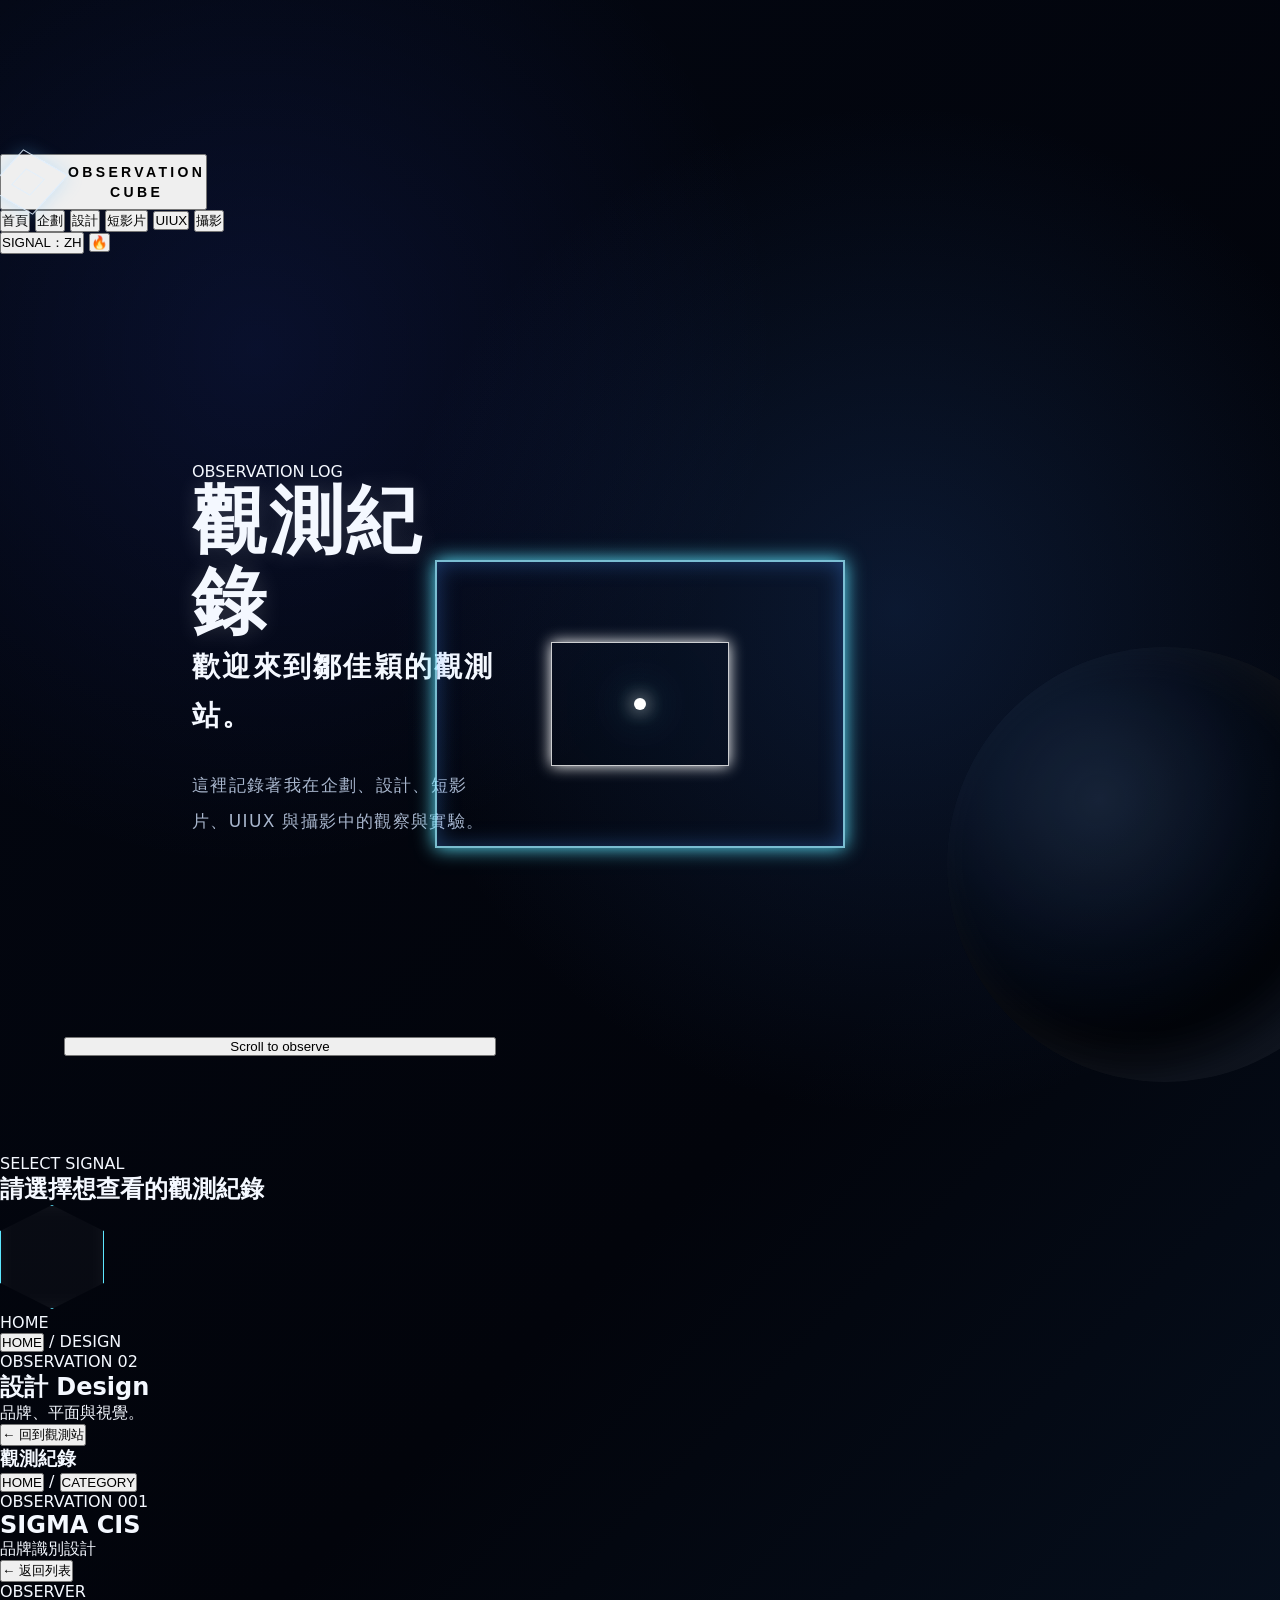
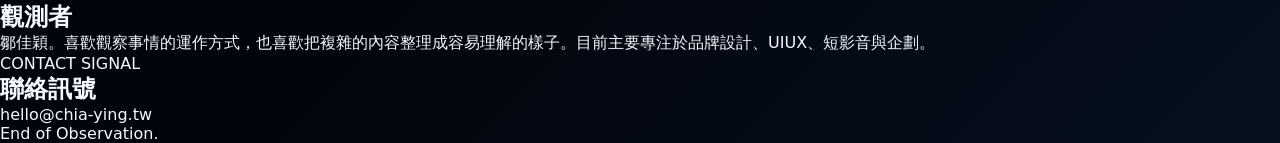
==== index.html @ f7d339b7 "Update index.html" ====
<!DOCTYPE html>
<html lang="zh-Hant">
<head>
  <meta charset="UTF-8" />
  <meta name="viewport" content="width=device-width, initial-scale=1.0" />
  <title>Observation Cube｜觀測紀錄</title>
  <link rel="stylesheet" href="style.css" />
</head>
<body class="mode-dark intro-running">
  <canvas id="stars" aria-hidden="true"></canvas>
  <div class="noise" aria-hidden="true"></div>

  <header class="site-header" id="siteHeader">
    <button class="brand" data-view="home" aria-label="回到首頁">
      <span class="brand-cube" aria-hidden="true"><i></i></span>
      <span>OBSERVATION<br/>CUBE</span>
    </button>

    <nav class="top-nav" aria-label="主要導覽">
      <button class="nav-link active" data-view="home">首頁</button>
      <button class="nav-link" data-category="planning">企劃</button>
      <button class="nav-link" data-category="design">設計</button>
      <button class="nav-link" data-category="video">短影片</button>
      <button class="nav-link" data-category="uiux">UIUX</button>
      <button class="nav-link" data-category="photo">攝影</button>
    </nav>

    <div class="header-actions">
      <button class="signal-toggle" id="langToggle" type="button">SIGNAL：ZH</button>
      <button class="torch-toggle" id="modeToggle" type="button" aria-label="切換觀測/分析模式">🔥</button>
    </div>
  </header>

  <main>
    <section class="hero view active" id="homeView" aria-label="觀測紀錄首頁">
      <div class="hero-copy reveal-after-intro">
        <p class="eyebrow">OBSERVATION LOG</p>
        <h1>觀測紀錄</h1>
        <div class="divider"></div>
        <p class="lead">歡迎來到鄒佳穎的觀測站。</p>
        <p class="body-copy">這裡記錄著我在企劃、設計、短影片、UIUX 與攝影中的觀察與實驗。</p>
      </div>

      <div class="hero-stage" aria-hidden="true">
        <div class="satellite"></div>
        <div class="radar-ring ring-one"></div>
        <div class="radar-ring ring-two"></div>
        <div class="radar-ring ring-three"></div>
        <div class="main-cube intro-cube">
          <span class="cube-face cube-front"></span>
          <span class="cube-face cube-back"></span>
          <span class="cube-line line-x"></span>
          <span class="cube-line line-y"></span>
          <span class="inner-cube"></span>
          <span class="core-light"></span>
        </div>
      </div>

      <button class="scroll-guide reveal-after-intro" type="button" data-scroll="orbitSection">
        <span></span>Scroll to observe
      </button>
    </section>

    <section class="orbit-section reveal-after-intro" id="orbitSection" aria-label="選擇觀測領域">
      <div class="section-heading">
        <p class="eyebrow">SELECT SIGNAL</p>
        <h2>請選擇想查看的觀測紀錄</h2>
      </div>

      <div class="orbit-system" id="orbitSystem">
        <div class="orbit-line orbit-a"></div>
        <div class="orbit-line orbit-b"></div>
        <div class="orbit-center">
          <span class="mini-cube"><i></i></span>
          <p>HOME</p>
        </div>
      </div>
    </section>

    <section class="category-view view" id="categoryView" aria-live="polite">
      <div class="crumbs">
        <button data-view="home">HOME</button>
        <span>/</span>
        <span id="crumbCategory">DESIGN</span>
      </div>
      <div class="category-layout">
        <aside class="category-visual">
          <p class="eyebrow" id="categoryIndex">OBSERVATION 02</p>
          <h2 id="categoryTitle">設計 Design</h2>
          <p id="categoryDesc">品牌、平面與視覺。</p>
          <div class="category-cube" id="categoryCube"><span></span></div>
          <button class="back-home" data-view="home">← 回到觀測站</button>
        </aside>
        <div class="project-list-wrap">
          <div class="list-top">
            <h3>觀測紀錄</h3>
            <div class="tag-filter" id="tagFilter"></div>
          </div>
          <div class="project-list" id="projectList"></div>
        </div>
      </div>
    </section>

    <section class="project-view view" id="projectView" aria-live="polite">
      <div class="project-shell">
        <aside class="project-side">
          <div class="crumbs compact">
            <button data-view="home">HOME</button>
            <span>/</span>
            <button id="backToCategory">CATEGORY</button>
          </div>
          <p class="eyebrow" id="projectMeta">OBSERVATION 001</p>
          <h2 id="projectTitle">SIGMA CIS</h2>
          <p id="projectSub">品牌識別設計</p>
          <button class="back-home" id="backToList">← 返回列表</button>
        </aside>
        <article class="project-content">
          <div class="project-hero-media" id="projectMedia"></div>
          <div class="accordion" id="projectAccordion"></div>
        </article>
      </div>
    </section>

    <section class="observer-section reveal-after-intro" id="about">
      <div>
        <p class="eyebrow">OBSERVER</p>
        <h2>觀測者</h2>
      </div>
      <p>鄒佳穎。喜歡觀察事情的運作方式，也喜歡把複雜的內容整理成容易理解的樣子。目前主要專注於品牌設計、UIUX、短影音與企劃。</p>
    </section>

    <section class="contact-section reveal-after-intro" id="contact">
      <p class="eyebrow">CONTACT SIGNAL</p>
      <h2>聯絡訊號</h2>
      <a href="mailto:hello@chia-ying.tw">hello@chia-ying.tw</a>
      <p class="end-text">End of Observation.</p>
    </section>
  </main>

  <script src="script.js"></script>
</body>
</html>
---- style.css ----
:root{
  --bg:#030712;
  --bg2:#071326;
  --text:#f4f8ff;
  --muted:#a9b7ce;
  --line:rgba(168,205,255,.22);
  --cyan:#5de7ff;
  --blue:#6e8cff;
  --violet:#9a72ff;
  --amber:#ffd38a;
  --glass:rgba(255,255,255,.04);
}
*{box-sizing:border-box;margin:0;padding:0}
html{scroll-behavior:smooth}
body{
  min-height:100vh;
  background:radial-gradient(circle at 70% 35%, rgba(44,96,180,.22), transparent 35%),
             radial-gradient(circle at 20% 20%, rgba(57,91,255,.12), transparent 30%),
             linear-gradient(135deg,var(--bg),#02040b 62%,#06101f);
  color:var(--text);
  font-family:"Noto Sans TC","Microsoft JhengHei",system-ui,sans-serif;
  overflow-x:hidden;
}
a{color:inherit;text-decoration:none}
#starCanvas{position:fixed;inset:0;z-index:0;opacity:.72;pointer-events:none}
.site-shell{position:relative;z-index:1;min-height:100vh}
.site-shell::before{
  content:"";position:fixed;inset:0;pointer-events:none;z-index:-1;
  background:linear-gradient(to bottom,transparent 0%,transparent 62%,rgba(2,5,12,.5)),
             radial-gradient(ellipse at 92% 64%, rgba(78,132,190,.22), transparent 22%);
}
.topbar{
  position:fixed;top:0;left:0;right:0;z-index:20;
  height:92px;display:grid;grid-template-columns:260px 1fr 180px;align-items:center;
  padding:0 48px;background:linear-gradient(to bottom,rgba(4,7,18,.72),transparent);
  backdrop-filter:blur(6px);
}
.brand{display:flex;align-items:center;gap:14px;font-size:14px;letter-spacing:.24em;font-weight:700;line-height:1.45}
.brand-cube{width:52px;height:52px;display:block;position:relative;border:1px solid rgba(222,239,255,.9);transform:rotate(30deg) skew(-12deg);box-shadow:0 0 18px rgba(100,190,255,.28)}
.brand-cube::before{content:"";position:absolute;inset:14px;border:1px solid rgba(222,239,255,.7)}
.main-nav{display:flex;justify-content:center;gap:64px;font-size:16px;font-weight:700;letter-spacing:.18em}
.main-nav a{position:relative;padding:30px 0;color:rgba(255,255,255,.82)}
.main-nav a.active::after{content:"";position:absolute;left:50%;bottom:12px;width:68px;height:1px;background:linear-gradient(90deg,transparent,var(--blue),transparent);transform:translateX(-50%);box-shadow:0 0 10px var(--cyan)}
.main-nav a.active::before{content:"";position:absolute;left:50%;bottom:9px;width:6px;height:6px;border-radius:50%;background:var(--cyan);box-shadow:0 0 16px var(--cyan);transform:translateX(-50%)}
.side-links{display:grid;gap:28px;justify-items:end;font-size:13px;letter-spacing:.18em;font-weight:700}
.side-links a{display:flex;gap:14px;align-items:center;color:rgba(255,255,255,.9)}
.hero{min-height:100vh;position:relative;display:grid;grid-template-columns:minmax(360px,.75fr) 1.25fr;align-items:center;padding:110px 64px 0;overflow:hidden}
.hero::after{content:"";position:absolute;right:-8vw;bottom:8vh;width:34vw;aspect-ratio:1;border-radius:50%;background:radial-gradient(circle at 35% 35%,rgba(112,157,213,.18),rgba(17,37,62,.12) 38%,rgba(0,0,0,.55) 60%,transparent 72%);box-shadow:inset -25px -10px 60px rgba(255,255,255,.08);opacity:.85;pointer-events:none}
.hero-copy{max-width:540px;align-self:center;margin-left:10vw;opacity:0;transform:translateY(24px);animation:uiIn .9s ease forwards 3.05s}
.hero-copy h1{font-size:clamp(48px,5.8vw,88px);letter-spacing:.04em;font-weight:900;line-height:1.08;text-shadow:0 0 22px rgba(255,255,255,.16)}
.line{display:block;width:58px;height:2px;margin:34px 0;background:linear-gradient(90deg,var(--cyan),var(--violet))}
.lead{font-size:clamp(22px,2.2vw,34px);line-height:1.75;font-weight:700;letter-spacing:.08em}
.body-copy{margin-top:28px;color:var(--muted);font-size:17px;line-height:2.1;letter-spacing:.08em}
.enter-btn{display:inline-flex;align-items:center;justify-content:space-between;width:270px;margin-top:52px;padding:18px 28px;border:1px solid rgba(166,210,255,.72);background:rgba(255,255,255,.025);font-size:19px;letter-spacing:.12em;font-weight:700;box-shadow:0 0 24px rgba(81,151,255,.16);transition:.3s}
.enter-btn:hover{background:rgba(102,177,255,.12);box-shadow:0 0 34px rgba(81,151,255,.35)}
.intro-cube-wrap{position:absolute;inset:0;display:grid;place-items:center;pointer-events:none}
.orbital-grid{position:absolute;width:min(54vw,900px);aspect-ratio:1;border-radius:50%;background:repeating-radial-gradient(circle,rgba(93,170,255,.16) 0 1px,transparent 1px 36px);transform:perspective(800px) rotateX(66deg);filter:drop-shadow(0 0 18px rgba(64,150,255,.28));opacity:0;animation:gridIn 1.2s ease forwards 2s}
.cube-scene{width:min(38vw,620px);aspect-ratio:1;perspective:1100px;display:grid;place-items:center;filter:drop-shadow(0 0 28px rgba(83,174,255,.58));animation:cubeIntro 2.65s cubic-bezier(.7,0,.2,1) forwards, cubeFloat 7s ease-in-out infinite 2.75s}
.wire-cube{position:relative;width:54%;height:54%;transform-style:preserve-3d;transform:rotateX(-20deg) rotateY(45deg)}
.edge{position:absolute;background:linear-gradient(90deg,rgba(255,255,255,.25),#89e9ff,#7d7bff,rgba(255,255,255,.45));box-shadow:0 0 14px var(--cyan),0 0 34px rgba(94,122,255,.5)}
.e1,.e2,.e3,.e4,.e9,.e10,.e11,.e12{height:2px;width:100%}.e5,.e6,.e7,.e8{width:2px;height:100%}
.e1{top:0;left:0;transform:translateZ(135px)}.e2{bottom:0;left:0;transform:translateZ(135px)}.e3{top:0;left:0;transform:translateZ(-135px)}.e4{bottom:0;left:0;transform:translateZ(-135px)}
.e5{top:0;left:0;transform:translateZ(135px)}.e6{top:0;right:0;transform:translateZ(135px)}.e7{top:0;left:0;transform:translateZ(-135px)}.e8{top:0;right:0;transform:translateZ(-135px)}
.e9{top:0;left:0;transform:rotateY(90deg) translateZ(135px);transform-origin:left}.e10{top:0;right:0;transform:rotateY(90deg) translateZ(135px);transform-origin:right}.e11{bottom:0;left:0;transform:rotateY(90deg) translateZ(135px);transform-origin:left}.e12{bottom:0;right:0;transform:rotateY(90deg) translateZ(135px);transform-origin:right}
.inner-cube{position:absolute;inset:34%;border:2px solid rgba(152,234,255,.8);box-shadow:0 0 18px var(--cyan),inset 0 0 22px rgba(73,150,255,.35);transform:translateZ(0)}
.inner-cube::before{content:"";position:absolute;inset:28%;border:1px solid rgba(255,255,255,.8);box-shadow:0 0 14px #fff}
.core-light{position:absolute;left:50%;top:50%;width:12px;height:12px;border-radius:50%;background:white;transform:translate(-50%,-50%);box-shadow:0 0 18px #fff,0 0 44px var(--cyan),0 0 80px var(--blue)}
.signal-dock{position:absolute;left:0;right:0;bottom:0;display:grid;grid-template-columns:repeat(6,1fr);border-top:1px solid rgba(128,172,226,.16);background:linear-gradient(to top,rgba(3,7,17,.86),rgba(3,7,17,.12));opacity:0;transform:translateY(28px);animation:uiIn .9s ease forwards 3.25s;z-index:3}
.signal-card{min-height:250px;display:flex;flex-direction:column;align-items:center;justify-content:center;gap:10px;border-right:1px solid rgba(128,172,226,.14);transition:.35s;position:relative;overflow:hidden}
.signal-card:hover{background:rgba(96,169,255,.07);transform:translateY(-8px)}
.mini-cube{width:104px;height:104px;border:1px solid currentColor;display:grid;place-items:center;margin-bottom:4px;font-size:42px;color:var(--cyan);background:rgba(255,255,255,.025);box-shadow:0 0 22px currentColor,inset 0 0 20px rgba(255,255,255,.05);clip-path:polygon(50% 0,100% 25%,100% 75%,50% 100%,0 75%,0 25%)}
.signal-card strong{font-size:25px;letter-spacing:.12em}.signal-card small{color:var(--muted);letter-spacing:.22em;font-size:14px}.signal-card em{font-style:normal;color:#fff;font-size:22px}.violet .mini-cube{color:var(--violet)}.amber .mini-cube{color:var(--amber)}.aqua .mini-cube{color:#2eefff}.blue .mini-cube{color:#6d91ff}.home-card .mini-cube{color:#a8c7ff}
.scroll-mark{position:absolute;left:64px;bottom:112px;display:flex;flex-direction:column;align-items:center;gap:18px;color:rgba(255,255,255,.7);opacity:0;animation:uiIn .9s ease forwards 3.35s}.scroll-mark span{width:1px;height:430px;background:linear-gradient(to bottom,var(--cyan),rgba(255,255,255,.1))}.scroll-mark b{writing-mode:vertical-rl;letter-spacing:.2em;font-size:12px;font-weight:500}.scroll-mark em{font-style:normal}
.projects,.footer{padding:120px 8vw;background:#050a15}.section-head p{color:var(--cyan);letter-spacing:.24em}.section-head h2{font-size:42px;margin-top:10px}.project-grid{display:grid;grid-template-columns:repeat(3,1fr);gap:24px;margin-top:40px}.project-card{border:1px solid var(--line);background:rgba(255,255,255,.035);padding:18px;min-height:300px}.thumb{height:150px;background:linear-gradient(135deg,rgba(96,217,255,.15),rgba(140,110,255,.18));border:1px solid var(--line);margin-bottom:18px}.project-card p{color:var(--cyan);font-size:13px}.project-card h3{font-size:24px;margin:10px 0}.project-card span{color:var(--muted)}.footer{display:flex;justify-content:space-between;border-top:1px solid var(--line);color:var(--muted)}.footer a{color:#fff}
@keyframes cubeIntro{0%{transform:scale(.28) rotate(-360deg);opacity:0}45%{opacity:1}72%{transform:scale(.62) rotate(0deg)}100%{transform:translateX(28vw) scale(1) rotate(0deg)}}
@keyframes cubeFloat{0%,100%{translate:0 0}50%{translate:0 -18px}}
@keyframes gridIn{to{opacity:.8}}
@keyframes uiIn{to{opacity:1;transform:translateY(0)}}
@media(max-width:900px){.topbar{height:72px;padding:0 22px;grid-template-columns:1fr auto}.main-nav,.side-links{display:none}.hero{display:block;padding:100px 24px 0;min-height:auto}.intro-cube-wrap{position:relative;height:52vh;margin-top:34px}.cube-scene{width:86vw}.hero-copy{margin:0;animation-delay:2.7s}.hero-copy h1{font-size:52px}.signal-dock{position:relative;grid-template-columns:1fr 1fr;margin:40px -24px 0}.signal-card{min-height:180px}.scroll-mark{display:none}.project-grid{grid-template-columns:1fr}.footer{display:block}.footer a{display:block;margin-top:18px}@keyframes cubeIntro{0%{transform:scale(.28) rotate(-360deg);opacity:0}60%{opacity:1}100%{transform:scale(1) rotate(0deg)}}}
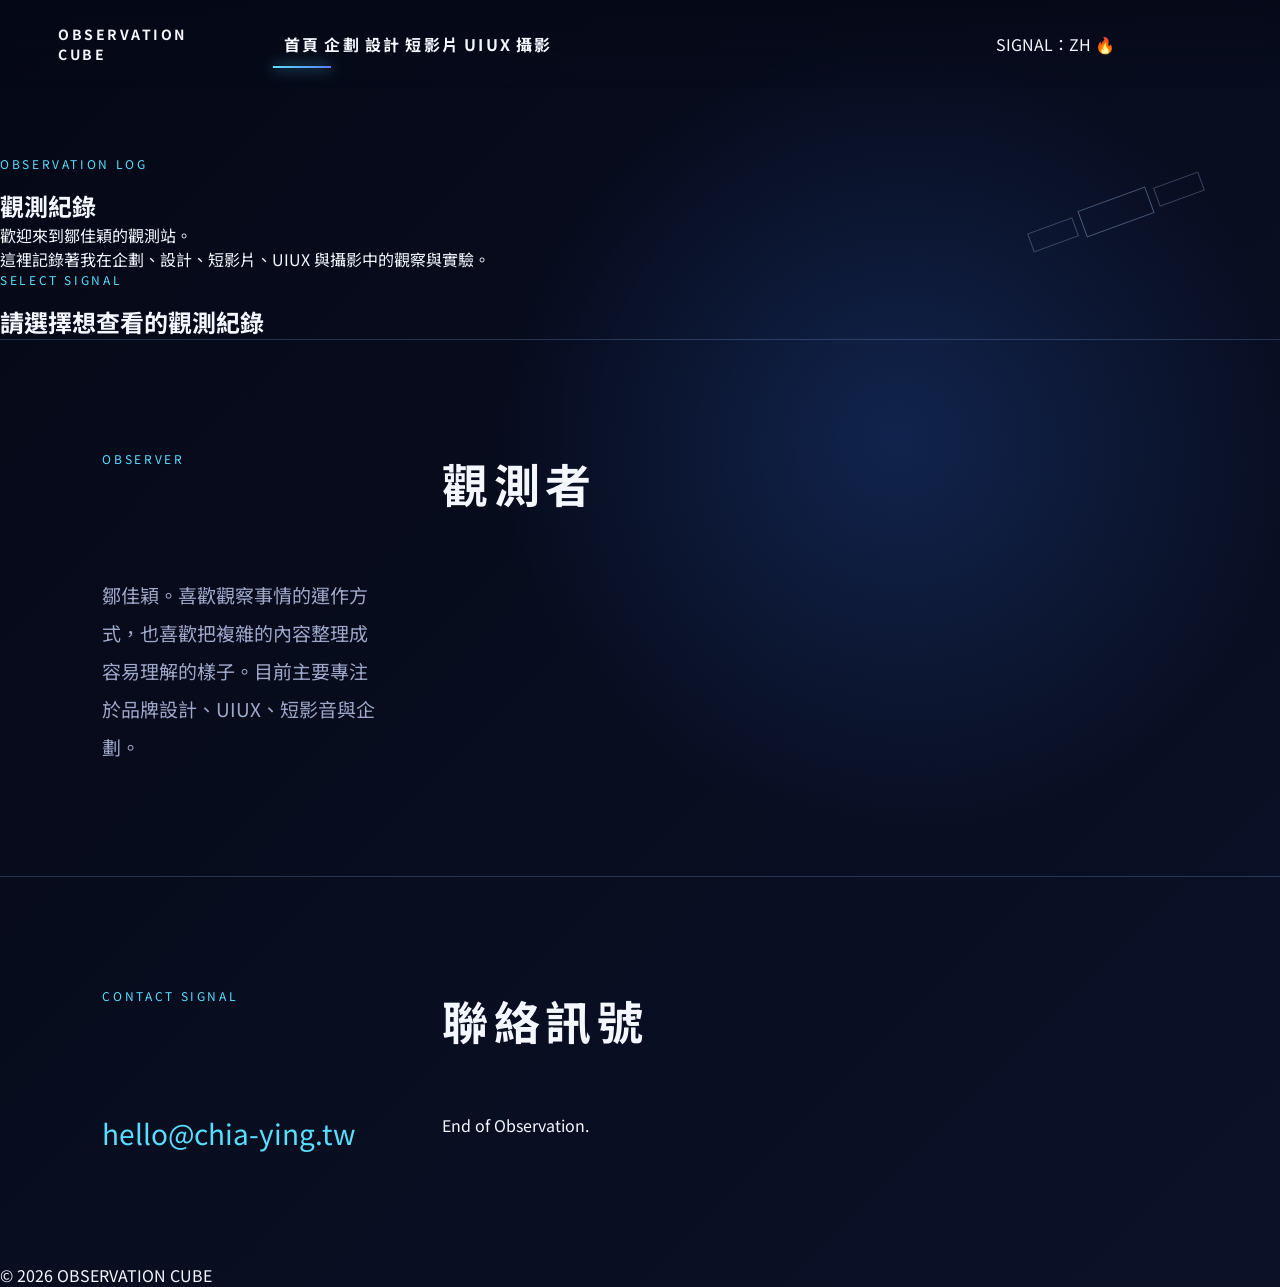
==== commit cb41639e: "Update index.html" ====
--- a/index.html
+++ b/index.html
@@ -6,137 +6,128 @@
   <title>Observation Cube｜觀測紀錄</title>
   <link rel="stylesheet" href="style.css" />
 </head>
-<body class="mode-dark intro-running">
-  <canvas id="stars" aria-hidden="true"></canvas>
-  <div class="noise" aria-hidden="true"></div>
+<body class="theme-dark is-intro">
+  <canvas id="starCanvas" aria-hidden="true"></canvas>
+  <div class="scan-noise" aria-hidden="true"></div>
 
-  <header class="site-header" id="siteHeader">
-    <button class="brand" data-view="home" aria-label="回到首頁">
-      <span class="brand-cube" aria-hidden="true"><i></i></span>
-      <span>OBSERVATION<br/>CUBE</span>
+  <div class="intro-loader" aria-hidden="true">
+    <div class="intro-cube cube-wire">
+      <span class="wire face-front"></span>
+      <span class="wire face-back"></span>
+      <span class="wire axis-x"></span>
+      <span class="wire axis-y"></span>
+      <span class="wire axis-z"></span>
+      <span class="wire cube-inner"></span>
+      <span class="core-dot"></span>
+    </div>
+  </div>
+
+  <header class="site-header">
+    <button class="brand" type="button" data-home aria-label="回到首頁">
+      <span class="brand-mark"><i></i></span>
+      <span>OBSERVATION<br>CUBE</span>
     </button>
 
-    <nav class="top-nav" aria-label="主要導覽">
-      <button class="nav-link active" data-view="home">首頁</button>
-      <button class="nav-link" data-category="planning">企劃</button>
-      <button class="nav-link" data-category="design">設計</button>
-      <button class="nav-link" data-category="video">短影片</button>
-      <button class="nav-link" data-category="uiux">UIUX</button>
-      <button class="nav-link" data-category="photo">攝影</button>
+    <nav class="main-nav" aria-label="主要導覽">
+      <button class="nav-link active" type="button" data-home>首頁</button>
+      <button class="nav-link" type="button" data-category="planning">企劃</button>
+      <button class="nav-link" type="button" data-category="design">設計</button>
+      <button class="nav-link" type="button" data-category="video">短影片</button>
+      <button class="nav-link" type="button" data-category="uiux">UIUX</button>
+      <button class="nav-link" type="button" data-category="photo">攝影</button>
+      <span class="nav-indicator" aria-hidden="true"></span>
     </nav>
 
-    <div class="header-actions">
-      <button class="signal-toggle" id="langToggle" type="button">SIGNAL：ZH</button>
-      <button class="torch-toggle" id="modeToggle" type="button" aria-label="切換觀測/分析模式">🔥</button>
+    <div class="header-tools">
+      <button class="tool-btn" id="signalBtn" type="button">SIGNAL：ZH</button>
+      <button class="torch-btn" id="torchBtn" type="button" aria-label="切換觀測 / 分析模式">🔥</button>
     </div>
   </header>
 
   <main>
-    <section class="hero view active" id="homeView" aria-label="觀測紀錄首頁">
-      <div class="hero-copy reveal-after-intro">
+    <section class="view view-home active" id="homeView">
+      <div class="hero-copy reveal-ui">
         <p class="eyebrow">OBSERVATION LOG</p>
         <h1>觀測紀錄</h1>
-        <div class="divider"></div>
-        <p class="lead">歡迎來到鄒佳穎的觀測站。</p>
-        <p class="body-copy">這裡記錄著我在企劃、設計、短影片、UIUX 與攝影中的觀察與實驗。</p>
+        <span class="glow-line"></span>
+        <p class="hero-lead">歡迎來到鄒佳穎的觀測站。</p>
+        <p class="hero-text">這裡記錄著我在企劃、設計、短影片、UIUX 與攝影中的觀察與實驗。</p>
       </div>
 
-      <div class="hero-stage" aria-hidden="true">
+      <div class="hero-cube-area" aria-hidden="true">
         <div class="satellite"></div>
-        <div class="radar-ring ring-one"></div>
-        <div class="radar-ring ring-two"></div>
-        <div class="radar-ring ring-three"></div>
-        <div class="main-cube intro-cube">
-          <span class="cube-face cube-front"></span>
-          <span class="cube-face cube-back"></span>
-          <span class="cube-line line-x"></span>
-          <span class="cube-line line-y"></span>
-          <span class="inner-cube"></span>
-          <span class="core-light"></span>
+        <div class="orbit-rings"><i></i><i></i><i></i></div>
+        <div class="main-cube cube-wire">
+          <span class="wire face-front"></span>
+          <span class="wire face-back"></span>
+          <span class="wire axis-x"></span>
+          <span class="wire axis-y"></span>
+          <span class="wire axis-z"></span>
+          <span class="wire cube-inner"></span>
+          <span class="core-dot"></span>
         </div>
       </div>
 
-      <button class="scroll-guide reveal-after-intro" type="button" data-scroll="orbitSection">
-        <span></span>Scroll to observe
-      </button>
+      <section class="signal-select reveal-ui" aria-label="選擇觀測紀錄">
+        <div class="signal-copy">
+          <p class="eyebrow">SELECT SIGNAL</p>
+          <h2>請選擇想查看的觀測紀錄</h2>
+        </div>
+        <div class="orbit-picker" id="orbitPicker" aria-label="觀測領域選單"></div>
+      </section>
     </section>
 
-    <section class="orbit-section reveal-after-intro" id="orbitSection" aria-label="選擇觀測領域">
-      <div class="section-heading">
-        <p class="eyebrow">SELECT SIGNAL</p>
-        <h2>請選擇想查看的觀測紀錄</h2>
+    <section class="view category-view" id="categoryView" aria-live="polite">
+      <div class="breadcrumbs">
+        <button type="button" data-home>HOME</button><span>/</span><span id="categoryCrumb">DESIGN</span>
       </div>
-
-      <div class="orbit-system" id="orbitSystem">
-        <div class="orbit-line orbit-a"></div>
-        <div class="orbit-line orbit-b"></div>
-        <div class="orbit-center">
-          <span class="mini-cube"><i></i></span>
-          <p>HOME</p>
-        </div>
-      </div>
-    </section>
-
-    <section class="category-view view" id="categoryView" aria-live="polite">
-      <div class="crumbs">
-        <button data-view="home">HOME</button>
-        <span>/</span>
-        <span id="crumbCategory">DESIGN</span>
-      </div>
-      <div class="category-layout">
-        <aside class="category-visual">
-          <p class="eyebrow" id="categoryIndex">OBSERVATION 02</p>
-          <h2 id="categoryTitle">設計 Design</h2>
-          <p id="categoryDesc">品牌、平面與視覺。</p>
-          <div class="category-cube" id="categoryCube"><span></span></div>
-          <button class="back-home" data-view="home">← 回到觀測站</button>
+      <div class="category-grid">
+        <aside class="category-panel">
+          <p class="eyebrow" id="categoryNo">OBSERVATION 02</p>
+          <h2 id="categoryTitle">設計</h2>
+          <p id="categoryDesc">品牌、平面與視覺觀測。</p>
+          <div class="category-symbol cube-mini" id="categorySymbol"><span>△</span></div>
+          <button class="back-btn" type="button" data-home>← 回到觀測站</button>
         </aside>
-        <div class="project-list-wrap">
-          <div class="list-top">
+        <section class="records-panel">
+          <div class="records-head">
             <h3>觀測紀錄</h3>
             <div class="tag-filter" id="tagFilter"></div>
           </div>
           <div class="project-list" id="projectList"></div>
-        </div>
+        </section>
       </div>
     </section>
 
-    <section class="project-view view" id="projectView" aria-live="polite">
-      <div class="project-shell">
-        <aside class="project-side">
-          <div class="crumbs compact">
-            <button data-view="home">HOME</button>
-            <span>/</span>
-            <button id="backToCategory">CATEGORY</button>
-          </div>
-          <p class="eyebrow" id="projectMeta">OBSERVATION 001</p>
-          <h2 id="projectTitle">SIGMA CIS</h2>
-          <p id="projectSub">品牌識別設計</p>
-          <button class="back-home" id="backToList">← 返回列表</button>
-        </aside>
-        <article class="project-content">
-          <div class="project-hero-media" id="projectMedia"></div>
-          <div class="accordion" id="projectAccordion"></div>
-        </article>
-      </div>
+    <section class="view project-view" id="projectView" aria-live="polite">
+      <aside class="project-nav">
+        <div class="breadcrumbs compact"><button type="button" data-home>HOME</button><span>/</span><button type="button" id="backToCategory">CATEGORY</button></div>
+        <p class="eyebrow" id="projectMeta">OBSERVATION 001</p>
+        <h2 id="projectTitle">SIGMA CIS</h2>
+        <p id="projectSub">品牌識別設計</p>
+        <button class="back-btn" id="backToList" type="button">← 返回列表</button>
+      </aside>
+      <article class="project-content">
+        <div class="project-media" id="projectMedia"></div>
+        <div class="accordion" id="projectAccordion"></div>
+      </article>
     </section>
 
-    <section class="observer-section reveal-after-intro" id="about">
-      <div>
-        <p class="eyebrow">OBSERVER</p>
-        <h2>觀測者</h2>
-      </div>
+    <section class="observer-section" id="observer">
+      <p class="eyebrow">OBSERVER</p>
+      <h2>觀測者</h2>
       <p>鄒佳穎。喜歡觀察事情的運作方式，也喜歡把複雜的內容整理成容易理解的樣子。目前主要專注於品牌設計、UIUX、短影音與企劃。</p>
     </section>
 
-    <section class="contact-section reveal-after-intro" id="contact">
+    <section class="contact-section" id="contact">
       <p class="eyebrow">CONTACT SIGNAL</p>
       <h2>聯絡訊號</h2>
       <a href="mailto:hello@chia-ying.tw">hello@chia-ying.tw</a>
-      <p class="end-text">End of Observation.</p>
+      <p>End of Observation.</p>
     </section>
   </main>
 
+  <footer class="site-footer">© 2026 OBSERVATION CUBE</footer>
   <script src="script.js"></script>
 </body>
 </html>
--- a/style.css
+++ b/style.css
@@ -1,79 +1,46 @@
+@import url('https://fonts.googleapis.com/css2?family=Noto+Sans+TC:wght@400;500;700;900&display=swap');
+
 :root{
-  --bg:#030712;
-  --bg2:#071326;
-  --text:#f4f8ff;
-  --muted:#a9b7ce;
-  --line:rgba(168,205,255,.22);
-  --cyan:#5de7ff;
-  --blue:#6e8cff;
-  --violet:#9a72ff;
-  --amber:#ffd38a;
-  --glass:rgba(255,255,255,.04);
+  --bg:#050816;
+  --bg2:#0b1228;
+  --text:#f4f7ff;
+  --muted:#9ea8c8;
+  --line:rgba(145,190,255,.22);
+  --cyan:#58dfff;
+  --blue:#5f78ff;
+  --violet:#9d62ff;
+  --gold:#ffd47b;
+  --card:rgba(8,15,33,.72);
+  --card2:rgba(255,255,255,.06);
+  --shadow:0 0 28px rgba(77,170,255,.42),0 0 70px rgba(101,83,255,.2);
 }
+
+body.mode-light{
+  --bg:#f7f8fb;
+  --bg2:#ffffff;
+  --text:#172033;
+  --muted:#677186;
+  --line:rgba(48,82,130,.18);
+  --card:rgba(255,255,255,.84);
+  --card2:rgba(37,76,160,.06);
+  --shadow:0 0 18px rgba(65,125,255,.2),0 0 42px rgba(0,190,255,.16);
+}
+
 *{box-sizing:border-box;margin:0;padding:0}
 html{scroll-behavior:smooth}
 body{
   min-height:100vh;
-  background:radial-gradient(circle at 70% 35%, rgba(44,96,180,.22), transparent 35%),
-             radial-gradient(circle at 20% 20%, rgba(57,91,255,.12), transparent 30%),
-             linear-gradient(135deg,var(--bg),#02040b 62%,#06101f);
+  background:radial-gradient(circle at 70% 34%, rgba(32,72,150,.38), transparent 32%),linear-gradient(135deg,var(--bg),var(--bg2));
   color:var(--text);
-  font-family:"Noto Sans TC","Microsoft JhengHei",system-ui,sans-serif;
+  font-family:'Noto Sans TC', system-ui, sans-serif;
   overflow-x:hidden;
+  transition:background .6s ease,color .4s ease;
 }
-a{color:inherit;text-decoration:none}
-#starCanvas{position:fixed;inset:0;z-index:0;opacity:.72;pointer-events:none}
-.site-shell{position:relative;z-index:1;min-height:100vh}
-.site-shell::before{
-  content:"";position:fixed;inset:0;pointer-events:none;z-index:-1;
-  background:linear-gradient(to bottom,transparent 0%,transparent 62%,rgba(2,5,12,.5)),
-             radial-gradient(ellipse at 92% 64%, rgba(78,132,190,.22), transparent 22%);
-}
-.topbar{
-  position:fixed;top:0;left:0;right:0;z-index:20;
-  height:92px;display:grid;grid-template-columns:260px 1fr 180px;align-items:center;
-  padding:0 48px;background:linear-gradient(to bottom,rgba(4,7,18,.72),transparent);
-  backdrop-filter:blur(6px);
-}
-.brand{display:flex;align-items:center;gap:14px;font-size:14px;letter-spacing:.24em;font-weight:700;line-height:1.45}
-.brand-cube{width:52px;height:52px;display:block;position:relative;border:1px solid rgba(222,239,255,.9);transform:rotate(30deg) skew(-12deg);box-shadow:0 0 18px rgba(100,190,255,.28)}
-.brand-cube::before{content:"";position:absolute;inset:14px;border:1px solid rgba(222,239,255,.7)}
-.main-nav{display:flex;justify-content:center;gap:64px;font-size:16px;font-weight:700;letter-spacing:.18em}
-.main-nav a{position:relative;padding:30px 0;color:rgba(255,255,255,.82)}
-.main-nav a.active::after{content:"";position:absolute;left:50%;bottom:12px;width:68px;height:1px;background:linear-gradient(90deg,transparent,var(--blue),transparent);transform:translateX(-50%);box-shadow:0 0 10px var(--cyan)}
-.main-nav a.active::before{content:"";position:absolute;left:50%;bottom:9px;width:6px;height:6px;border-radius:50%;background:var(--cyan);box-shadow:0 0 16px var(--cyan);transform:translateX(-50%)}
-.side-links{display:grid;gap:28px;justify-items:end;font-size:13px;letter-spacing:.18em;font-weight:700}
-.side-links a{display:flex;gap:14px;align-items:center;color:rgba(255,255,255,.9)}
-.hero{min-height:100vh;position:relative;display:grid;grid-template-columns:minmax(360px,.75fr) 1.25fr;align-items:center;padding:110px 64px 0;overflow:hidden}
-.hero::after{content:"";position:absolute;right:-8vw;bottom:8vh;width:34vw;aspect-ratio:1;border-radius:50%;background:radial-gradient(circle at 35% 35%,rgba(112,157,213,.18),rgba(17,37,62,.12) 38%,rgba(0,0,0,.55) 60%,transparent 72%);box-shadow:inset -25px -10px 60px rgba(255,255,255,.08);opacity:.85;pointer-events:none}
-.hero-copy{max-width:540px;align-self:center;margin-left:10vw;opacity:0;transform:translateY(24px);animation:uiIn .9s ease forwards 3.05s}
-.hero-copy h1{font-size:clamp(48px,5.8vw,88px);letter-spacing:.04em;font-weight:900;line-height:1.08;text-shadow:0 0 22px rgba(255,255,255,.16)}
-.line{display:block;width:58px;height:2px;margin:34px 0;background:linear-gradient(90deg,var(--cyan),var(--violet))}
-.lead{font-size:clamp(22px,2.2vw,34px);line-height:1.75;font-weight:700;letter-spacing:.08em}
-.body-copy{margin-top:28px;color:var(--muted);font-size:17px;line-height:2.1;letter-spacing:.08em}
-.enter-btn{display:inline-flex;align-items:center;justify-content:space-between;width:270px;margin-top:52px;padding:18px 28px;border:1px solid rgba(166,210,255,.72);background:rgba(255,255,255,.025);font-size:19px;letter-spacing:.12em;font-weight:700;box-shadow:0 0 24px rgba(81,151,255,.16);transition:.3s}
-.enter-btn:hover{background:rgba(102,177,255,.12);box-shadow:0 0 34px rgba(81,151,255,.35)}
-.intro-cube-wrap{position:absolute;inset:0;display:grid;place-items:center;pointer-events:none}
-.orbital-grid{position:absolute;width:min(54vw,900px);aspect-ratio:1;border-radius:50%;background:repeating-radial-gradient(circle,rgba(93,170,255,.16) 0 1px,transparent 1px 36px);transform:perspective(800px) rotateX(66deg);filter:drop-shadow(0 0 18px rgba(64,150,255,.28));opacity:0;animation:gridIn 1.2s ease forwards 2s}
-.cube-scene{width:min(38vw,620px);aspect-ratio:1;perspective:1100px;display:grid;place-items:center;filter:drop-shadow(0 0 28px rgba(83,174,255,.58));animation:cubeIntro 2.65s cubic-bezier(.7,0,.2,1) forwards, cubeFloat 7s ease-in-out infinite 2.75s}
-.wire-cube{position:relative;width:54%;height:54%;transform-style:preserve-3d;transform:rotateX(-20deg) rotateY(45deg)}
-.edge{position:absolute;background:linear-gradient(90deg,rgba(255,255,255,.25),#89e9ff,#7d7bff,rgba(255,255,255,.45));box-shadow:0 0 14px var(--cyan),0 0 34px rgba(94,122,255,.5)}
-.e1,.e2,.e3,.e4,.e9,.e10,.e11,.e12{height:2px;width:100%}.e5,.e6,.e7,.e8{width:2px;height:100%}
-.e1{top:0;left:0;transform:translateZ(135px)}.e2{bottom:0;left:0;transform:translateZ(135px)}.e3{top:0;left:0;transform:translateZ(-135px)}.e4{bottom:0;left:0;transform:translateZ(-135px)}
-.e5{top:0;left:0;transform:translateZ(135px)}.e6{top:0;right:0;transform:translateZ(135px)}.e7{top:0;left:0;transform:translateZ(-135px)}.e8{top:0;right:0;transform:translateZ(-135px)}
-.e9{top:0;left:0;transform:rotateY(90deg) translateZ(135px);transform-origin:left}.e10{top:0;right:0;transform:rotateY(90deg) translateZ(135px);transform-origin:right}.e11{bottom:0;left:0;transform:rotateY(90deg) translateZ(135px);transform-origin:left}.e12{bottom:0;right:0;transform:rotateY(90deg) translateZ(135px);transform-origin:right}
-.inner-cube{position:absolute;inset:34%;border:2px solid rgba(152,234,255,.8);box-shadow:0 0 18px var(--cyan),inset 0 0 22px rgba(73,150,255,.35);transform:translateZ(0)}
-.inner-cube::before{content:"";position:absolute;inset:28%;border:1px solid rgba(255,255,255,.8);box-shadow:0 0 14px #fff}
-.core-light{position:absolute;left:50%;top:50%;width:12px;height:12px;border-radius:50%;background:white;transform:translate(-50%,-50%);box-shadow:0 0 18px #fff,0 0 44px var(--cyan),0 0 80px var(--blue)}
-.signal-dock{position:absolute;left:0;right:0;bottom:0;display:grid;grid-template-columns:repeat(6,1fr);border-top:1px solid rgba(128,172,226,.16);background:linear-gradient(to top,rgba(3,7,17,.86),rgba(3,7,17,.12));opacity:0;transform:translateY(28px);animation:uiIn .9s ease forwards 3.25s;z-index:3}
-.signal-card{min-height:250px;display:flex;flex-direction:column;align-items:center;justify-content:center;gap:10px;border-right:1px solid rgba(128,172,226,.14);transition:.35s;position:relative;overflow:hidden}
-.signal-card:hover{background:rgba(96,169,255,.07);transform:translateY(-8px)}
-.mini-cube{width:104px;height:104px;border:1px solid currentColor;display:grid;place-items:center;margin-bottom:4px;font-size:42px;color:var(--cyan);background:rgba(255,255,255,.025);box-shadow:0 0 22px currentColor,inset 0 0 20px rgba(255,255,255,.05);clip-path:polygon(50% 0,100% 25%,100% 75%,50% 100%,0 75%,0 25%)}
-.signal-card strong{font-size:25px;letter-spacing:.12em}.signal-card small{color:var(--muted);letter-spacing:.22em;font-size:14px}.signal-card em{font-style:normal;color:#fff;font-size:22px}.violet .mini-cube{color:var(--violet)}.amber .mini-cube{color:var(--amber)}.aqua .mini-cube{color:#2eefff}.blue .mini-cube{color:#6d91ff}.home-card .mini-cube{color:#a8c7ff}
-.scroll-mark{position:absolute;left:64px;bottom:112px;display:flex;flex-direction:column;align-items:center;gap:18px;color:rgba(255,255,255,.7);opacity:0;animation:uiIn .9s ease forwards 3.35s}.scroll-mark span{width:1px;height:430px;background:linear-gradient(to bottom,var(--cyan),rgba(255,255,255,.1))}.scroll-mark b{writing-mode:vertical-rl;letter-spacing:.2em;font-size:12px;font-weight:500}.scroll-mark em{font-style:normal}
-.projects,.footer{padding:120px 8vw;background:#050a15}.section-head p{color:var(--cyan);letter-spacing:.24em}.section-head h2{font-size:42px;margin-top:10px}.project-grid{display:grid;grid-template-columns:repeat(3,1fr);gap:24px;margin-top:40px}.project-card{border:1px solid var(--line);background:rgba(255,255,255,.035);padding:18px;min-height:300px}.thumb{height:150px;background:linear-gradient(135deg,rgba(96,217,255,.15),rgba(140,110,255,.18));border:1px solid var(--line);margin-bottom:18px}.project-card p{color:var(--cyan);font-size:13px}.project-card h3{font-size:24px;margin:10px 0}.project-card span{color:var(--muted)}.footer{display:flex;justify-content:space-between;border-top:1px solid var(--line);color:var(--muted)}.footer a{color:#fff}
-@keyframes cubeIntro{0%{transform:scale(.28) rotate(-360deg);opacity:0}45%{opacity:1}72%{transform:scale(.62) rotate(0deg)}100%{transform:translateX(28vw) scale(1) rotate(0deg)}}
-@keyframes cubeFloat{0%,100%{translate:0 0}50%{translate:0 -18px}}
-@keyframes gridIn{to{opacity:.8}}
-@keyframes uiIn{to{opacity:1;transform:translateY(0)}}
-@media(max-width:900px){.topbar{height:72px;padding:0 22px;grid-template-columns:1fr auto}.main-nav,.side-links{display:none}.hero{display:block;padding:100px 24px 0;min-height:auto}.intro-cube-wrap{position:relative;height:52vh;margin-top:34px}.cube-scene{width:86vw}.hero-copy{margin:0;animation-delay:2.7s}.hero-copy h1{font-size:52px}.signal-dock{position:relative;grid-template-columns:1fr 1fr;margin:40px -24px 0}.signal-card{min-height:180px}.scroll-mark{display:none}.project-grid{grid-template-columns:1fr}.footer{display:block}.footer a{display:block;margin-top:18px}@keyframes cubeIntro{0%{transform:scale(.28) rotate(-360deg);opacity:0}60%{opacity:1}100%{transform:scale(1) rotate(0deg)}}}
+button,a{font:inherit;color:inherit}button{border:0;background:none;cursor:pointer}a{text-decoration:none}
+#stars{position:fixed;inset:0;z-index:-3;background:transparent}.noise{position:fixed;inset:0;z-index:-2;pointer-events:none;opacity:.14;background-image:radial-gradient(rgba(255,255,255,.4) 1px, transparent 1px);background-size:3px 3px;mix-blend-mode:screen}.mode-light .noise{opacity:.05;mix-blend-mode:multiply}
+.site-header{position:fixed;z-index:20;top:0;left:0;width:100%;height:88px;display:grid;grid-template-columns:240px 1fr 240px;align-items:center;padding:0 44px;background:linear-gradient(to bottom,rgba(5,8,22,.72),rgba(5,8,22,0));backdrop-filter:blur(8px)}.mode-light .site-header{background:linear-gradient(to bottom,rgba(247,248,251,.85),rgba(247,248,251,0))}.brand{display:flex;align-items:center;gap:14px;letter-spacing:.18em;font-weight:700;font-size:14px;text-align:left}.brand-cube{width:48px;height:48px;position:relative;display:block;border:1px solid rgba(198,224,255,.9);transform:rotate(45deg);box-shadow:var(--shadow)}.brand-cube i{position:absolute;inset:13px;border:1px solid currentColor;opacity:.8}.top-nav{justify-self:center;display:flex;gap:56px}.nav-link{position:relative;letter-spacing:.14em;font-weight:700;font-size:16px;color:var(--text);padding:24px 0}.nav-link::after{content:"";position:absolute;left:50%;bottom:12px;width:0;height:2px;background:linear-gradient(90deg,var(--cyan),var(--blue));box-shadow:0 0 14px var(--cyan);transform:translateX(-50%);transition:.28s}.nav-link.active::after{width:58px}.header-actions{display:flex;justify-content:flex-end;gap:12px}.signal-toggle,.torch-toggle{border:1px solid var(--line);border-radius:999px;padding:9px 14px;background:rgba(255,255,255,.04);letter-spacing:.12em;font-size:12px}.torch-toggle{width:42px;height:38px;padding:0}
+.view{display:none}.view.active{display:block}.hero{position:relative;min-height:100vh;padding:160px 8vw 130px;display:grid!important;grid-template-columns:minmax(320px,430px) minmax(420px,1fr);align-items:center;gap:5vw}.hero-copy{z-index:2}.eyebrow{color:var(--cyan);letter-spacing:.22em;font-size:12px;margin-bottom:16px;text-transform:uppercase}.hero h1{font-size:clamp(56px,6.2vw,96px);line-height:1.05;font-weight:900;letter-spacing:.02em;white-space:nowrap}.divider{width:70px;height:2px;margin:28px 0;background:linear-gradient(90deg,var(--cyan),var(--violet))}.lead{font-size:26px;line-height:1.8;font-weight:700;letter-spacing:.08em}.body-copy{margin-top:22px;max-width:460px;color:var(--muted);font-size:17px;line-height:2;letter-spacing:.06em}.hero-stage{position:relative;height:560px}.main-cube{position:absolute;top:50%;left:50%;width:min(42vw,520px);height:min(42vw,520px);transform:translate(-50%,-50%) rotateX(56deg) rotateZ(45deg);transform-style:preserve-3d;filter:drop-shadow(0 0 22px rgba(98,210,255,.75));animation:cubeBreath 7s ease-in-out infinite}.intro-running .intro-cube{animation:introSpin 2.8s cubic-bezier(.72,.02,.2,1) forwards}.cube-face,.inner-cube{position:absolute;inset:0;border:2px solid rgba(180,225,255,.88);box-shadow:inset 0 0 40px rgba(85,190,255,.16),0 0 26px rgba(90,190,255,.55);background:rgba(80,160,255,.035)}.cube-back{transform:translateZ(-120px);opacity:.55}.line-x,.line-y{position:absolute;left:50%;top:0;width:1px;height:100%;background:rgba(180,225,255,.56);box-shadow:0 0 14px var(--cyan)}.line-y{transform:rotate(90deg)}.inner-cube{inset:34%;transform:translateZ(80px);border-width:2px}.core-light{position:absolute;left:50%;top:50%;width:18px;height:18px;border-radius:50%;background:#fff;box-shadow:0 0 20px #fff,0 0 55px var(--cyan);transform:translate(-50%,-50%)}.radar-ring{position:absolute;left:50%;top:62%;border:1px solid rgba(80,160,255,.2);border-radius:50%;transform:translate(-50%,-50%);animation:rotateRing 28s linear infinite}.ring-one{width:580px;height:220px}.ring-two{width:760px;height:290px;animation-duration:40s}.ring-three{width:920px;height:350px;animation-duration:55s}.satellite{position:absolute;right:10%;top:22%;width:72px;height:28px;border:1px solid rgba(180,210,255,.45);transform:rotate(-20deg);opacity:.8;animation:satFloat 9s ease-in-out infinite}.satellite::before,.satellite::after{content:"";position:absolute;top:50%;width:46px;height:18px;border:1px solid rgba(180,210,255,.35);transform:translateY(-50%)}.satellite::before{right:78px}.satellite::after{left:78px}.scroll-guide{position:absolute;left:56px;bottom:80px;writing-mode:vertical-rl;text-transform:uppercase;letter-spacing:.18em;color:var(--muted);font-size:12px}.scroll-guide span{display:block;width:2px;height:140px;background:linear-gradient(var(--cyan),transparent);margin-bottom:18px}.reveal-after-intro{opacity:0;transform:translateY(18px);transition:opacity .8s ease, transform .8s ease}.intro-complete .reveal-after-intro{opacity:1;transform:none}.orbit-section{min-height:100vh;padding:120px 6vw}.section-heading{text-align:center;margin-bottom:40px}.section-heading h2{font-size:clamp(28px,3vw,46px);letter-spacing:.08em}.orbit-system{position:relative;max-width:1040px;height:560px;margin:0 auto}.orbit-line{position:absolute;inset:12% 6%;border:1px solid rgba(100,175,255,.22);border-radius:50%;transform:rotate(-8deg)}.orbit-b{inset:20% 16%;transform:rotate(18deg);opacity:.7}.orbit-center{position:absolute;left:50%;top:50%;transform:translate(-50%,-50%);display:grid;place-items:center;gap:14px;color:var(--muted);letter-spacing:.16em}.mini-cube{width:92px;height:92px;border:1px solid rgba(180,225,255,.68);transform:rotate(45deg);box-shadow:var(--shadow);display:block;position:relative}.mini-cube i{position:absolute;inset:28px;border:1px solid currentColor}.orbit-item{position:absolute;width:180px;text-align:center;transition:transform .5s ease, filter .4s ease, opacity .4s ease}.orbit-item:hover{transform:translate(var(--x), var(--y)) scale(1.13)!important;filter:drop-shadow(0 0 22px var(--itemColor));z-index:3}.orbit-item.dim{opacity:.35}.orbit-item .cube-card{height:138px;position:relative;display:grid;place-items:center;margin-bottom:18px}.orbit-item .cube-card::before{content:"";position:absolute;width:96px;height:96px;border:1px solid var(--itemColor);transform:rotate(45deg);background:rgba(255,255,255,.03);box-shadow:0 0 25px color-mix(in srgb,var(--itemColor),transparent 45%)}.orbit-icon{position:relative;font-size:38px;color:var(--itemColor);text-shadow:0 0 20px var(--itemColor)}.orbit-item h3{font-size:22px;letter-spacing:.14em}.orbit-item p{margin-top:8px;color:var(--muted);letter-spacing:.12em;font-size:12px}.orbit-item .arrow{display:block;margin-top:16px;color:var(--itemColor)}
+.category-view,.project-view{min-height:100vh;padding:120px 6vw 80px}.crumbs{display:flex;gap:12px;align-items:center;color:var(--muted);letter-spacing:.12em;font-size:12px;margin-bottom:42px}.crumbs button{color:var(--text)}.category-layout{display:grid;grid-template-columns:minmax(300px,42%) 1fr;gap:50px}.category-visual{position:sticky;top:120px;height:calc(100vh - 160px);display:flex;flex-direction:column;justify-content:center}.category-visual h2{font-size:clamp(44px,5vw,76px);letter-spacing:.12em}.category-visual p:not(.eyebrow){margin-top:20px;color:var(--muted);font-size:18px;line-height:1.8}.category-cube{width:260px;height:260px;margin:50px 0;position:relative;border:1px solid var(--cyan);transform:rotate(45deg);box-shadow:var(--shadow);opacity:.9}.category-cube span{position:absolute;inset:80px;border:1px solid currentColor}.back-home{align-self:flex-start;color:var(--cyan);letter-spacing:.12em}.list-top{display:flex;align-items:center;justify-content:space-between;margin-bottom:24px}.list-top h3{font-size:26px;letter-spacing:.12em}.tag-filter{display:flex;gap:10px;flex-wrap:wrap;justify-content:flex-end}.tag-filter button{border:1px solid var(--line);padding:8px 14px;border-radius:999px;color:var(--muted)}.tag-filter button.active{color:var(--text);border-color:var(--cyan);box-shadow:0 0 14px rgba(88,223,255,.25)}.project-list{display:grid;gap:16px}.project-card{display:grid;grid-template-columns:180px 1fr 40px;gap:22px;align-items:center;padding:14px;border:1px solid var(--line);background:var(--card);border-radius:16px;transition:.28s}.project-card:hover{transform:translateX(8px);border-color:var(--cyan);box-shadow:var(--shadow)}.thumb{height:110px;border-radius:10px;background:linear-gradient(135deg,rgba(88,223,255,.18),rgba(157,98,255,.14)),var(--thumb);background-size:cover;background-position:center}.project-card .meta{color:var(--cyan);font-size:12px;letter-spacing:.16em}.project-card h4{font-size:22px;margin:6px 0}.project-card p{color:var(--muted);line-height:1.6}.project-shell{display:grid;grid-template-columns:300px 1fr;min-height:80vh;border:1px solid var(--line);background:rgba(0,0,0,.16);border-radius:24px;overflow:hidden}.project-side{padding:38px;border-right:1px solid var(--line);background:rgba(255,255,255,.03)}.project-side h2{font-size:38px;line-height:1.25;margin:18px 0}.project-side p:not(.eyebrow){color:var(--muted)}.project-content{padding:38px}.project-hero-media{height:360px;border-radius:18px;border:1px solid var(--line);background:linear-gradient(135deg,rgba(88,223,255,.14),rgba(157,98,255,.12)),var(--media);background-size:cover;background-position:center;margin-bottom:28px}.acc-item{border-top:1px solid var(--line)}.acc-btn{width:100%;display:flex;justify-content:space-between;padding:24px 0;font-size:20px;letter-spacing:.08em}.acc-panel{max-height:0;overflow:hidden;color:var(--muted);line-height:2;transition:max-height .4s ease}.acc-item.open .acc-panel{max-height:520px;padding-bottom:24px}.observer-section,.contact-section{padding:110px 8vw;border-top:1px solid var(--line);display:grid;grid-template-columns:280px 1fr;gap:60px}.observer-section h2,.contact-section h2{font-size:46px;letter-spacing:.12em}.observer-section p:last-child{max-width:720px;font-size:19px;line-height:2;color:var(--muted)}.contact-section a{font-size:28px;color:var(--cyan)}.end-text{margin-top:44px;color:var(--muted);letter-spacing:.18em}
+@keyframes introSpin{0%{transform:translate(-50%,-50%) rotateX(56deg) rotateZ(0deg) scale(.72);opacity:.25}55%{transform:translate(-50%,-50%) rotateX(56deg) rotateZ(360deg) scale(1.08);opacity:1}100%{transform:translate(-50%,-50%) rotateX(56deg) rotateZ(405deg) scale(1)}}@keyframes cubeBreath{0%,100%{filter:drop-shadow(0 0 16px rgba(98,210,255,.55));}50%{filter:drop-shadow(0 0 38px rgba(98,210,255,.9));}}@keyframes rotateRing{to{transform:translate(-50%,-50%) rotate(360deg)}}@keyframes satFloat{0%,100%{transform:translateY(0) rotate(-20deg)}50%{transform:translateY(16px) rotate(-15deg)}}
+@media(max-width:1024px){.site-header{grid-template-columns:1fr auto;padding:0 22px}.top-nav{display:none}.header-actions{gap:8px}.hero{grid-template-columns:1fr;min-height:100svh;padding:120px 24px 80px}.hero-copy{max-width:520px}.hero h1{font-size:clamp(48px,15vw,72px)}.hero-stage{height:380px;order:-1}.main-cube{width:300px;height:300px}.cube-back{transform:translateZ(-70px)}.ring-one{width:340px;height:130px}.ring-two{width:440px;height:170px}.ring-three{display:none}.scroll-guide{display:none}.orbit-section{padding:90px 20px}.orbit-system{height:auto;display:grid;gap:18px}.orbit-line,.orbit-center{display:none}.orbit-item{position:relative!important;left:auto!important;top:auto!important;width:100%;display:grid;grid-template-columns:90px 1fr 32px;text-align:left;align-items:center;padding:14px 10px;border:1px solid var(--line);border-radius:16px;background:var(--card);transform:none!important}.orbit-item .cube-card{height:70px;margin:0}.orbit-item .cube-card::before{width:58px;height:58px}.orbit-icon{font-size:28px}.orbit-item .arrow{margin:0}.category-layout,.project-shell,.observer-section,.contact-section{grid-template-columns:1fr}.category-visual{position:relative;height:auto;top:auto}.project-side{border-right:0;border-bottom:1px solid var(--line)}.project-card{grid-template-columns:120px 1fr 28px}.thumb{height:86px}.observer-section,.contact-section{padding:80px 24px;gap:28px}.contact-section a{font-size:20px}}
+@media(max-width:560px){.brand span{font-size:11px}.brand-cube{width:34px;height:34px}.brand-cube i{inset:9px}.signal-toggle{display:none}.lead{font-size:20px}.body-copy{font-size:15px}.project-card{grid-template-columns:1fr}.thumb{height:160px}.project-hero-media{height:220px}.category-view,.project-view{padding:100px 18px 60px}}
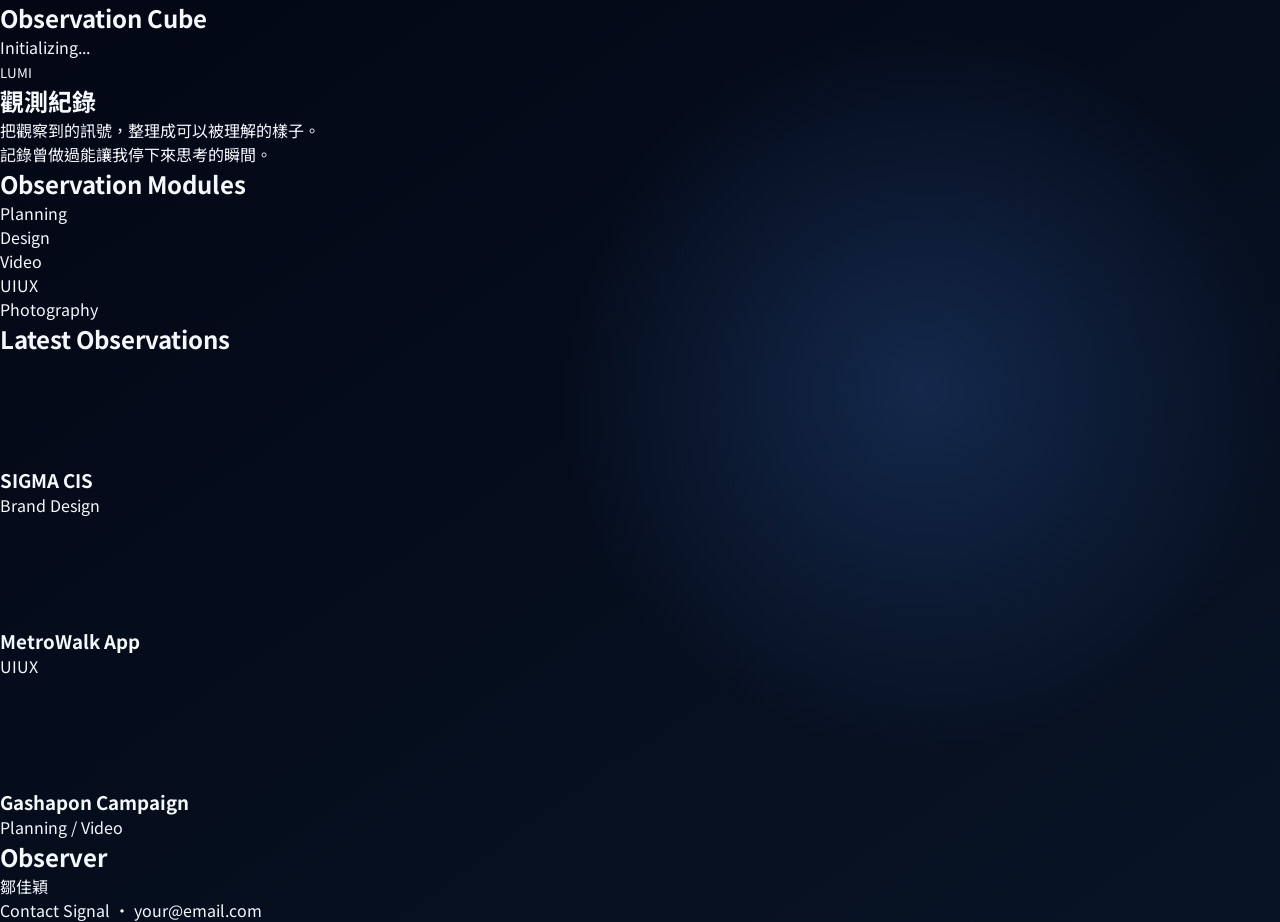
==== commit 45035a34: "Update index.html" ====
--- a/index.html
+++ b/index.html
@@ -1,133 +1,69 @@
 <!DOCTYPE html>
 <html lang="zh-Hant">
 <head>
-  <meta charset="UTF-8" />
-  <meta name="viewport" content="width=device-width, initial-scale=1.0" />
-  <title>Observation Cube｜觀測紀錄</title>
-  <link rel="stylesheet" href="style.css" />
+<meta charset="UTF-8">
+<meta name="viewport" content="width=device-width,initial-scale=1.0">
+<title>Observation Cube</title>
+<link rel="stylesheet" href="style.css">
 </head>
-<body class="theme-dark is-intro">
-  <canvas id="starCanvas" aria-hidden="true"></canvas>
-  <div class="scan-noise" aria-hidden="true"></div>
+<body>
 
-  <div class="intro-loader" aria-hidden="true">
-    <div class="intro-cube cube-wire">
-      <span class="wire face-front"></span>
-      <span class="wire face-back"></span>
-      <span class="wire axis-x"></span>
-      <span class="wire axis-y"></span>
-      <span class="wire axis-z"></span>
-      <span class="wire cube-inner"></span>
-      <span class="core-dot"></span>
-    </div>
+<div id="loading">
+  <div class="cube"></div>
+  <h2>Observation Cube</h2>
+  <p>Initializing...</p>
+</div>
+
+<main id="app" class="hidden">
+<section class="hero">
+  <div class="text">
+    <small>LUMI</small>
+    <h1>觀測紀錄</h1>
+    <p>把觀察到的訊號，整理成可以被理解的樣子。</p>
+    <p class="sub">記錄曾做過能讓我停下來思考的瞬間。</p>
   </div>
+  <div class="heroCube"></div>
+</section>
 
-  <header class="site-header">
-    <button class="brand" type="button" data-home aria-label="回到首頁">
-      <span class="brand-mark"><i></i></span>
-      <span>OBSERVATION<br>CUBE</span>
-    </button>
+<section class="categories">
+  <h2>Observation Modules</h2>
+  <div class="grid">
+    <div>Planning</div>
+    <div>Design</div>
+    <div>Video</div>
+    <div>UIUX</div>
+    <div>Photography</div>
+  </div>
+</section>
 
-    <nav class="main-nav" aria-label="主要導覽">
-      <button class="nav-link active" type="button" data-home>首頁</button>
-      <button class="nav-link" type="button" data-category="planning">企劃</button>
-      <button class="nav-link" type="button" data-category="design">設計</button>
-      <button class="nav-link" type="button" data-category="video">短影片</button>
-      <button class="nav-link" type="button" data-category="uiux">UIUX</button>
-      <button class="nav-link" type="button" data-category="photo">攝影</button>
-      <span class="nav-indicator" aria-hidden="true"></span>
-    </nav>
+<section class="works">
+<h2>Latest Observations</h2>
+<div class="cards">
+<div class="card">
+<div class="thumb"></div>
+<h3>SIGMA CIS</h3>
+<p>Brand Design</p>
+</div>
+<div class="card">
+<div class="thumb"></div>
+<h3>MetroWalk App</h3>
+<p>UIUX</p>
+</div>
+<div class="card">
+<div class="thumb"></div>
+<h3>Gashapon Campaign</h3>
+<p>Planning / Video</p>
+</div>
+</div>
+</section>
 
-    <div class="header-tools">
-      <button class="tool-btn" id="signalBtn" type="button">SIGNAL：ZH</button>
-      <button class="torch-btn" id="torchBtn" type="button" aria-label="切換觀測 / 分析模式">🔥</button>
-    </div>
-  </header>
+<footer>
+<h2>Observer</h2>
+<p>鄒佳穎</p>
+<p>Contact Signal · your@email.com</p>
+</footer>
 
-  <main>
-    <section class="view view-home active" id="homeView">
-      <div class="hero-copy reveal-ui">
-        <p class="eyebrow">OBSERVATION LOG</p>
-        <h1>觀測紀錄</h1>
-        <span class="glow-line"></span>
-        <p class="hero-lead">歡迎來到鄒佳穎的觀測站。</p>
-        <p class="hero-text">這裡記錄著我在企劃、設計、短影片、UIUX 與攝影中的觀察與實驗。</p>
-      </div>
-
-      <div class="hero-cube-area" aria-hidden="true">
-        <div class="satellite"></div>
-        <div class="orbit-rings"><i></i><i></i><i></i></div>
-        <div class="main-cube cube-wire">
-          <span class="wire face-front"></span>
-          <span class="wire face-back"></span>
-          <span class="wire axis-x"></span>
-          <span class="wire axis-y"></span>
-          <span class="wire axis-z"></span>
-          <span class="wire cube-inner"></span>
-          <span class="core-dot"></span>
-        </div>
-      </div>
-
-      <section class="signal-select reveal-ui" aria-label="選擇觀測紀錄">
-        <div class="signal-copy">
-          <p class="eyebrow">SELECT SIGNAL</p>
-          <h2>請選擇想查看的觀測紀錄</h2>
-        </div>
-        <div class="orbit-picker" id="orbitPicker" aria-label="觀測領域選單"></div>
-      </section>
-    </section>
-
-    <section class="view category-view" id="categoryView" aria-live="polite">
-      <div class="breadcrumbs">
-        <button type="button" data-home>HOME</button><span>/</span><span id="categoryCrumb">DESIGN</span>
-      </div>
-      <div class="category-grid">
-        <aside class="category-panel">
-          <p class="eyebrow" id="categoryNo">OBSERVATION 02</p>
-          <h2 id="categoryTitle">設計</h2>
-          <p id="categoryDesc">品牌、平面與視覺觀測。</p>
-          <div class="category-symbol cube-mini" id="categorySymbol"><span>△</span></div>
-          <button class="back-btn" type="button" data-home>← 回到觀測站</button>
-        </aside>
-        <section class="records-panel">
-          <div class="records-head">
-            <h3>觀測紀錄</h3>
-            <div class="tag-filter" id="tagFilter"></div>
-          </div>
-          <div class="project-list" id="projectList"></div>
-        </section>
-      </div>
-    </section>
-
-    <section class="view project-view" id="projectView" aria-live="polite">
-      <aside class="project-nav">
-        <div class="breadcrumbs compact"><button type="button" data-home>HOME</button><span>/</span><button type="button" id="backToCategory">CATEGORY</button></div>
-        <p class="eyebrow" id="projectMeta">OBSERVATION 001</p>
-        <h2 id="projectTitle">SIGMA CIS</h2>
-        <p id="projectSub">品牌識別設計</p>
-        <button class="back-btn" id="backToList" type="button">← 返回列表</button>
-      </aside>
-      <article class="project-content">
-        <div class="project-media" id="projectMedia"></div>
-        <div class="accordion" id="projectAccordion"></div>
-      </article>
-    </section>
-
-    <section class="observer-section" id="observer">
-      <p class="eyebrow">OBSERVER</p>
-      <h2>觀測者</h2>
-      <p>鄒佳穎。喜歡觀察事情的運作方式，也喜歡把複雜的內容整理成容易理解的樣子。目前主要專注於品牌設計、UIUX、短影音與企劃。</p>
-    </section>
-
-    <section class="contact-section" id="contact">
-      <p class="eyebrow">CONTACT SIGNAL</p>
-      <h2>聯絡訊號</h2>
-      <a href="mailto:hello@chia-ying.tw">hello@chia-ying.tw</a>
-      <p>End of Observation.</p>
-    </section>
-  </main>
-
-  <footer class="site-footer">© 2026 OBSERVATION CUBE</footer>
-  <script src="script.js"></script>
+</main>
+<script src="script.js"></script>
 </body>
 </html>
--- a/style.css
+++ b/style.css
@@ -1,46 +1,43 @@
 @import url('https://fonts.googleapis.com/css2?family=Noto+Sans+TC:wght@400;500;700;900&display=swap');
 
 :root{
-  --bg:#050816;
-  --bg2:#0b1228;
-  --text:#f4f7ff;
-  --muted:#9ea8c8;
-  --line:rgba(145,190,255,.22);
-  --cyan:#58dfff;
-  --blue:#5f78ff;
-  --violet:#9d62ff;
-  --gold:#ffd47b;
-  --card:rgba(8,15,33,.72);
-  --card2:rgba(255,255,255,.06);
-  --shadow:0 0 28px rgba(77,170,255,.42),0 0 70px rgba(101,83,255,.2);
+  --bg:#030714;
+  --bg2:#081426;
+  --panel:rgba(7,14,31,.68);
+  --panel-strong:rgba(10,18,39,.9);
+  --text:#f4f8ff;
+  --muted:#9aa8c6;
+  --line:rgba(154,205,255,.22);
+  --cyan:#57e5ff;
+  --blue:#6d86ff;
+  --violet:#a76dff;
+  --gold:#ffd27a;
+  --shadow:0 0 16px rgba(100,220,255,.8),0 0 52px rgba(94,105,255,.38);
 }
-
-body.mode-light{
+body.theme-light{
   --bg:#f7f8fb;
-  --bg2:#ffffff;
+  --bg2:#eef3fb;
+  --panel:rgba(255,255,255,.78);
+  --panel-strong:rgba(255,255,255,.94);
   --text:#172033;
-  --muted:#677186;
-  --line:rgba(48,82,130,.18);
-  --card:rgba(255,255,255,.84);
-  --card2:rgba(37,76,160,.06);
-  --shadow:0 0 18px rgba(65,125,255,.2),0 0 42px rgba(0,190,255,.16);
+  --muted:#647089;
+  --line:rgba(49,88,146,.2);
+  --cyan:#00aee9;
+  --blue:#4969ff;
+  --violet:#8157e9;
+  --gold:#d89d30;
+  --shadow:0 0 14px rgba(45,150,255,.35),0 0 40px rgba(75,105,255,.18);
 }
-
 *{box-sizing:border-box;margin:0;padding:0}
 html{scroll-behavior:smooth}
-body{
-  min-height:100vh;
-  background:radial-gradient(circle at 70% 34%, rgba(32,72,150,.38), transparent 32%),linear-gradient(135deg,var(--bg),var(--bg2));
-  color:var(--text);
-  font-family:'Noto Sans TC', system-ui, sans-serif;
-  overflow-x:hidden;
-  transition:background .6s ease,color .4s ease;
-}
+body{min-height:100vh;overflow-x:hidden;background:radial-gradient(circle at 72% 42%,rgba(42,82,150,.38),transparent 34%),linear-gradient(145deg,var(--bg),var(--bg2));color:var(--text);font-family:'Noto Sans TC',system-ui,sans-serif;transition:background .65s ease,color .4s ease}
 button,a{font:inherit;color:inherit}button{border:0;background:none;cursor:pointer}a{text-decoration:none}
-#stars{position:fixed;inset:0;z-index:-3;background:transparent}.noise{position:fixed;inset:0;z-index:-2;pointer-events:none;opacity:.14;background-image:radial-gradient(rgba(255,255,255,.4) 1px, transparent 1px);background-size:3px 3px;mix-blend-mode:screen}.mode-light .noise{opacity:.05;mix-blend-mode:multiply}
-.site-header{position:fixed;z-index:20;top:0;left:0;width:100%;height:88px;display:grid;grid-template-columns:240px 1fr 240px;align-items:center;padding:0 44px;background:linear-gradient(to bottom,rgba(5,8,22,.72),rgba(5,8,22,0));backdrop-filter:blur(8px)}.mode-light .site-header{background:linear-gradient(to bottom,rgba(247,248,251,.85),rgba(247,248,251,0))}.brand{display:flex;align-items:center;gap:14px;letter-spacing:.18em;font-weight:700;font-size:14px;text-align:left}.brand-cube{width:48px;height:48px;position:relative;display:block;border:1px solid rgba(198,224,255,.9);transform:rotate(45deg);box-shadow:var(--shadow)}.brand-cube i{position:absolute;inset:13px;border:1px solid currentColor;opacity:.8}.top-nav{justify-self:center;display:flex;gap:56px}.nav-link{position:relative;letter-spacing:.14em;font-weight:700;font-size:16px;color:var(--text);padding:24px 0}.nav-link::after{content:"";position:absolute;left:50%;bottom:12px;width:0;height:2px;background:linear-gradient(90deg,var(--cyan),var(--blue));box-shadow:0 0 14px var(--cyan);transform:translateX(-50%);transition:.28s}.nav-link.active::after{width:58px}.header-actions{display:flex;justify-content:flex-end;gap:12px}.signal-toggle,.torch-toggle{border:1px solid var(--line);border-radius:999px;padding:9px 14px;background:rgba(255,255,255,.04);letter-spacing:.12em;font-size:12px}.torch-toggle{width:42px;height:38px;padding:0}
-.view{display:none}.view.active{display:block}.hero{position:relative;min-height:100vh;padding:160px 8vw 130px;display:grid!important;grid-template-columns:minmax(320px,430px) minmax(420px,1fr);align-items:center;gap:5vw}.hero-copy{z-index:2}.eyebrow{color:var(--cyan);letter-spacing:.22em;font-size:12px;margin-bottom:16px;text-transform:uppercase}.hero h1{font-size:clamp(56px,6.2vw,96px);line-height:1.05;font-weight:900;letter-spacing:.02em;white-space:nowrap}.divider{width:70px;height:2px;margin:28px 0;background:linear-gradient(90deg,var(--cyan),var(--violet))}.lead{font-size:26px;line-height:1.8;font-weight:700;letter-spacing:.08em}.body-copy{margin-top:22px;max-width:460px;color:var(--muted);font-size:17px;line-height:2;letter-spacing:.06em}.hero-stage{position:relative;height:560px}.main-cube{position:absolute;top:50%;left:50%;width:min(42vw,520px);height:min(42vw,520px);transform:translate(-50%,-50%) rotateX(56deg) rotateZ(45deg);transform-style:preserve-3d;filter:drop-shadow(0 0 22px rgba(98,210,255,.75));animation:cubeBreath 7s ease-in-out infinite}.intro-running .intro-cube{animation:introSpin 2.8s cubic-bezier(.72,.02,.2,1) forwards}.cube-face,.inner-cube{position:absolute;inset:0;border:2px solid rgba(180,225,255,.88);box-shadow:inset 0 0 40px rgba(85,190,255,.16),0 0 26px rgba(90,190,255,.55);background:rgba(80,160,255,.035)}.cube-back{transform:translateZ(-120px);opacity:.55}.line-x,.line-y{position:absolute;left:50%;top:0;width:1px;height:100%;background:rgba(180,225,255,.56);box-shadow:0 0 14px var(--cyan)}.line-y{transform:rotate(90deg)}.inner-cube{inset:34%;transform:translateZ(80px);border-width:2px}.core-light{position:absolute;left:50%;top:50%;width:18px;height:18px;border-radius:50%;background:#fff;box-shadow:0 0 20px #fff,0 0 55px var(--cyan);transform:translate(-50%,-50%)}.radar-ring{position:absolute;left:50%;top:62%;border:1px solid rgba(80,160,255,.2);border-radius:50%;transform:translate(-50%,-50%);animation:rotateRing 28s linear infinite}.ring-one{width:580px;height:220px}.ring-two{width:760px;height:290px;animation-duration:40s}.ring-three{width:920px;height:350px;animation-duration:55s}.satellite{position:absolute;right:10%;top:22%;width:72px;height:28px;border:1px solid rgba(180,210,255,.45);transform:rotate(-20deg);opacity:.8;animation:satFloat 9s ease-in-out infinite}.satellite::before,.satellite::after{content:"";position:absolute;top:50%;width:46px;height:18px;border:1px solid rgba(180,210,255,.35);transform:translateY(-50%)}.satellite::before{right:78px}.satellite::after{left:78px}.scroll-guide{position:absolute;left:56px;bottom:80px;writing-mode:vertical-rl;text-transform:uppercase;letter-spacing:.18em;color:var(--muted);font-size:12px}.scroll-guide span{display:block;width:2px;height:140px;background:linear-gradient(var(--cyan),transparent);margin-bottom:18px}.reveal-after-intro{opacity:0;transform:translateY(18px);transition:opacity .8s ease, transform .8s ease}.intro-complete .reveal-after-intro{opacity:1;transform:none}.orbit-section{min-height:100vh;padding:120px 6vw}.section-heading{text-align:center;margin-bottom:40px}.section-heading h2{font-size:clamp(28px,3vw,46px);letter-spacing:.08em}.orbit-system{position:relative;max-width:1040px;height:560px;margin:0 auto}.orbit-line{position:absolute;inset:12% 6%;border:1px solid rgba(100,175,255,.22);border-radius:50%;transform:rotate(-8deg)}.orbit-b{inset:20% 16%;transform:rotate(18deg);opacity:.7}.orbit-center{position:absolute;left:50%;top:50%;transform:translate(-50%,-50%);display:grid;place-items:center;gap:14px;color:var(--muted);letter-spacing:.16em}.mini-cube{width:92px;height:92px;border:1px solid rgba(180,225,255,.68);transform:rotate(45deg);box-shadow:var(--shadow);display:block;position:relative}.mini-cube i{position:absolute;inset:28px;border:1px solid currentColor}.orbit-item{position:absolute;width:180px;text-align:center;transition:transform .5s ease, filter .4s ease, opacity .4s ease}.orbit-item:hover{transform:translate(var(--x), var(--y)) scale(1.13)!important;filter:drop-shadow(0 0 22px var(--itemColor));z-index:3}.orbit-item.dim{opacity:.35}.orbit-item .cube-card{height:138px;position:relative;display:grid;place-items:center;margin-bottom:18px}.orbit-item .cube-card::before{content:"";position:absolute;width:96px;height:96px;border:1px solid var(--itemColor);transform:rotate(45deg);background:rgba(255,255,255,.03);box-shadow:0 0 25px color-mix(in srgb,var(--itemColor),transparent 45%)}.orbit-icon{position:relative;font-size:38px;color:var(--itemColor);text-shadow:0 0 20px var(--itemColor)}.orbit-item h3{font-size:22px;letter-spacing:.14em}.orbit-item p{margin-top:8px;color:var(--muted);letter-spacing:.12em;font-size:12px}.orbit-item .arrow{display:block;margin-top:16px;color:var(--itemColor)}
-.category-view,.project-view{min-height:100vh;padding:120px 6vw 80px}.crumbs{display:flex;gap:12px;align-items:center;color:var(--muted);letter-spacing:.12em;font-size:12px;margin-bottom:42px}.crumbs button{color:var(--text)}.category-layout{display:grid;grid-template-columns:minmax(300px,42%) 1fr;gap:50px}.category-visual{position:sticky;top:120px;height:calc(100vh - 160px);display:flex;flex-direction:column;justify-content:center}.category-visual h2{font-size:clamp(44px,5vw,76px);letter-spacing:.12em}.category-visual p:not(.eyebrow){margin-top:20px;color:var(--muted);font-size:18px;line-height:1.8}.category-cube{width:260px;height:260px;margin:50px 0;position:relative;border:1px solid var(--cyan);transform:rotate(45deg);box-shadow:var(--shadow);opacity:.9}.category-cube span{position:absolute;inset:80px;border:1px solid currentColor}.back-home{align-self:flex-start;color:var(--cyan);letter-spacing:.12em}.list-top{display:flex;align-items:center;justify-content:space-between;margin-bottom:24px}.list-top h3{font-size:26px;letter-spacing:.12em}.tag-filter{display:flex;gap:10px;flex-wrap:wrap;justify-content:flex-end}.tag-filter button{border:1px solid var(--line);padding:8px 14px;border-radius:999px;color:var(--muted)}.tag-filter button.active{color:var(--text);border-color:var(--cyan);box-shadow:0 0 14px rgba(88,223,255,.25)}.project-list{display:grid;gap:16px}.project-card{display:grid;grid-template-columns:180px 1fr 40px;gap:22px;align-items:center;padding:14px;border:1px solid var(--line);background:var(--card);border-radius:16px;transition:.28s}.project-card:hover{transform:translateX(8px);border-color:var(--cyan);box-shadow:var(--shadow)}.thumb{height:110px;border-radius:10px;background:linear-gradient(135deg,rgba(88,223,255,.18),rgba(157,98,255,.14)),var(--thumb);background-size:cover;background-position:center}.project-card .meta{color:var(--cyan);font-size:12px;letter-spacing:.16em}.project-card h4{font-size:22px;margin:6px 0}.project-card p{color:var(--muted);line-height:1.6}.project-shell{display:grid;grid-template-columns:300px 1fr;min-height:80vh;border:1px solid var(--line);background:rgba(0,0,0,.16);border-radius:24px;overflow:hidden}.project-side{padding:38px;border-right:1px solid var(--line);background:rgba(255,255,255,.03)}.project-side h2{font-size:38px;line-height:1.25;margin:18px 0}.project-side p:not(.eyebrow){color:var(--muted)}.project-content{padding:38px}.project-hero-media{height:360px;border-radius:18px;border:1px solid var(--line);background:linear-gradient(135deg,rgba(88,223,255,.14),rgba(157,98,255,.12)),var(--media);background-size:cover;background-position:center;margin-bottom:28px}.acc-item{border-top:1px solid var(--line)}.acc-btn{width:100%;display:flex;justify-content:space-between;padding:24px 0;font-size:20px;letter-spacing:.08em}.acc-panel{max-height:0;overflow:hidden;color:var(--muted);line-height:2;transition:max-height .4s ease}.acc-item.open .acc-panel{max-height:520px;padding-bottom:24px}.observer-section,.contact-section{padding:110px 8vw;border-top:1px solid var(--line);display:grid;grid-template-columns:280px 1fr;gap:60px}.observer-section h2,.contact-section h2{font-size:46px;letter-spacing:.12em}.observer-section p:last-child{max-width:720px;font-size:19px;line-height:2;color:var(--muted)}.contact-section a{font-size:28px;color:var(--cyan)}.end-text{margin-top:44px;color:var(--muted);letter-spacing:.18em}
-@keyframes introSpin{0%{transform:translate(-50%,-50%) rotateX(56deg) rotateZ(0deg) scale(.72);opacity:.25}55%{transform:translate(-50%,-50%) rotateX(56deg) rotateZ(360deg) scale(1.08);opacity:1}100%{transform:translate(-50%,-50%) rotateX(56deg) rotateZ(405deg) scale(1)}}@keyframes cubeBreath{0%,100%{filter:drop-shadow(0 0 16px rgba(98,210,255,.55));}50%{filter:drop-shadow(0 0 38px rgba(98,210,255,.9));}}@keyframes rotateRing{to{transform:translate(-50%,-50%) rotate(360deg)}}@keyframes satFloat{0%,100%{transform:translateY(0) rotate(-20deg)}50%{transform:translateY(16px) rotate(-15deg)}}
-@media(max-width:1024px){.site-header{grid-template-columns:1fr auto;padding:0 22px}.top-nav{display:none}.header-actions{gap:8px}.hero{grid-template-columns:1fr;min-height:100svh;padding:120px 24px 80px}.hero-copy{max-width:520px}.hero h1{font-size:clamp(48px,15vw,72px)}.hero-stage{height:380px;order:-1}.main-cube{width:300px;height:300px}.cube-back{transform:translateZ(-70px)}.ring-one{width:340px;height:130px}.ring-two{width:440px;height:170px}.ring-three{display:none}.scroll-guide{display:none}.orbit-section{padding:90px 20px}.orbit-system{height:auto;display:grid;gap:18px}.orbit-line,.orbit-center{display:none}.orbit-item{position:relative!important;left:auto!important;top:auto!important;width:100%;display:grid;grid-template-columns:90px 1fr 32px;text-align:left;align-items:center;padding:14px 10px;border:1px solid var(--line);border-radius:16px;background:var(--card);transform:none!important}.orbit-item .cube-card{height:70px;margin:0}.orbit-item .cube-card::before{width:58px;height:58px}.orbit-icon{font-size:28px}.orbit-item .arrow{margin:0}.category-layout,.project-shell,.observer-section,.contact-section{grid-template-columns:1fr}.category-visual{position:relative;height:auto;top:auto}.project-side{border-right:0;border-bottom:1px solid var(--line)}.project-card{grid-template-columns:120px 1fr 28px}.thumb{height:86px}.observer-section,.contact-section{padding:80px 24px;gap:28px}.contact-section a{font-size:20px}}
-@media(max-width:560px){.brand span{font-size:11px}.brand-cube{width:34px;height:34px}.brand-cube i{inset:9px}.signal-toggle{display:none}.lead{font-size:20px}.body-copy{font-size:15px}.project-card{grid-template-columns:1fr}.thumb{height:160px}.project-hero-media{height:220px}.category-view,.project-view{padding:100px 18px 60px}}
+#starCanvas{position:fixed;inset:0;z-index:-4}.scan-noise{position:fixed;inset:0;z-index:-3;pointer-events:none;opacity:.14;background-image:radial-gradient(rgba(255,255,255,.45) 1px,transparent 1px);background-size:3px 3px;mix-blend-mode:screen}.theme-light .scan-noise{opacity:.04;mix-blend-mode:multiply}
+.site-header{position:fixed;top:0;left:0;z-index:30;width:100%;height:86px;padding:0 44px;display:grid;grid-template-columns:260px 1fr 220px;align-items:center;background:linear-gradient(to bottom,rgba(3,7,20,.82),rgba(3,7,20,0));backdrop-filter:blur(8px);opacity:1;transition:opacity .8s ease}.is-intro .site-header{opacity:0;pointer-events:none}.theme-light .site-header{background:linear-gradient(to bottom,rgba(247,248,251,.86),rgba(247,248,251,0))}.brand{display:flex;align-items:center;gap:14px;text-align:left;letter-spacing:.16em;font-size:14px;font-weight:800}.brand-mark{position:relative;width:48px;height:48px;border:1px solid rgba(200,230,255,.9);transform:rotate(45deg);box-shadow:var(--shadow)}.brand-mark i{position:absolute;inset:13px;border:1px solid currentColor}.main-nav{position:relative;justify-self:center;display:flex;gap:56px}.nav-link{position:relative;padding:25px 0;color:var(--text);font-size:16px;font-weight:800;letter-spacing:.16em;white-space:nowrap}.nav-indicator{position:absolute;bottom:12px;left:0;width:56px;height:2px;background:linear-gradient(90deg,var(--cyan),var(--blue));box-shadow:0 0 12px var(--cyan);transition:transform .38s cubic-bezier(.19,1,.22,1),width .3s}.header-tools{display:flex;justify-content:flex-end;align-items:center;gap:12px}.tool-btn,.torch-btn{border:1px solid var(--line);border-radius:999px;background:rgba(255,255,255,.04);padding:9px 14px;color:var(--text);font-size:12px;letter-spacing:.12em}.torch-btn{width:42px;height:38px;padding:0}
+.intro-loader{position:fixed;inset:0;z-index:50;display:grid;place-items:center;background:radial-gradient(circle at center,rgba(38,70,130,.22),transparent 35%),linear-gradient(145deg,var(--bg),var(--bg2));transition:opacity .8s ease,visibility .8s ease}.intro-loader .intro-cube{width:min(34vw,380px);height:min(34vw,380px);animation:introRotate 3s cubic-bezier(.65,.01,.18,1) forwards}.intro-done .intro-loader{opacity:0;visibility:hidden;pointer-events:none}
+.view{display:none}.view.active{display:block}.view-home{position:relative;min-height:100vh;padding:126px 8vw 0;display:grid!important;grid-template-columns:minmax(330px,450px) minmax(500px,1fr);grid-template-rows:1fr auto;gap:3vw;align-items:center}.reveal-ui{opacity:1;transform:translateY(0);transition:opacity .85s ease .18s,transform .85s cubic-bezier(.19,1,.22,1) .18s}.is-intro .reveal-ui{opacity:0;transform:translateY(22px);pointer-events:none}.hero-copy{position:relative;z-index:3;align-self:center}.eyebrow{margin-bottom:15px;color:var(--cyan);font-size:12px;letter-spacing:.22em;text-transform:uppercase}.hero-copy h1{font-size:clamp(56px,6vw,94px);font-weight:900;line-height:1.05;letter-spacing:.04em;white-space:nowrap}.glow-line{display:block;width:72px;height:2px;margin:28px 0;background:linear-gradient(90deg,var(--cyan),var(--violet));box-shadow:0 0 14px var(--cyan)}.hero-lead{font-size:24px;font-weight:800;line-height:1.7;letter-spacing:.08em}.hero-text{max-width:520px;margin-top:22px;color:var(--muted);font-size:17px;line-height:2;letter-spacing:.06em}.hero-cube-area{position:relative;height:590px;align-self:center}.satellite{position:absolute;right:5%;top:17%;width:80px;height:30px;opacity:.58;transform:rotate(-18deg);animation:satelliteFloat 12s ease-in-out infinite}.satellite::before{content:"";position:absolute;left:28px;top:4px;width:24px;height:22px;border:1px solid rgba(200,225,255,.8);border-radius:50%;box-shadow:var(--shadow)}.satellite::after{content:"";position:absolute;inset:8px -18px;border-left:26px solid rgba(145,180,255,.32);border-right:26px solid rgba(145,180,255,.32);height:12px}.orbit-rings{position:absolute;left:46%;top:57%;width:760px;height:340px;transform:translate(-50%,-50%) rotate(-8deg);opacity:.38}.orbit-rings i{position:absolute;inset:0;border:1px solid rgba(91,143,255,.24);border-radius:50%;animation:ringPulse 5s ease-in-out infinite}.orbit-rings i:nth-child(2){inset:48px 92px;animation-delay:.8s}.orbit-rings i:nth-child(3){inset:94px 178px;animation-delay:1.6s}.cube-wire{position:relative;transform-style:preserve-3d;filter:drop-shadow(0 0 14px rgba(95,220,255,.7))}.main-cube{position:absolute;left:49%;top:50%;width:min(43vw,560px);height:min(43vw,560px);transform:translate(-50%,-50%) rotateX(57deg) rotateZ(45deg);animation:cubeFloat 7s ease-in-out infinite}.wire{position:absolute}.face-front,.face-back{inset:0;border:1.6px solid rgba(205,238,255,.82);background:rgba(90,180,255,.035);box-shadow:inset 0 0 32px rgba(90,180,255,.1),0 0 24px rgba(95,190,255,.45)}.face-back{transform:translateZ(-130px);opacity:.42}.axis-x,.axis-y,.axis-z{left:50%;top:0;width:1px;height:100%;background:rgba(205,238,255,.48);box-shadow:0 0 12px var(--cyan)}.axis-y{transform:rotate(90deg)}.axis-z{transform:translateZ(-65px)}.cube-inner{inset:34%;border:1.6px solid rgba(205,238,255,.9);background:rgba(90,180,255,.06);box-shadow:inset 0 0 22px rgba(90,180,255,.12),0 0 24px rgba(100,220,255,.48);transform:translateZ(74px)}.core-dot{left:50%;top:50%;width:18px;height:18px;border-radius:50%;background:#fff;box-shadow:0 0 20px #fff,0 0 60px var(--cyan);transform:translate(-50%,-50%)}
+.signal-select{grid-column:1 / -1;align-self:end;display:grid;grid-template-columns:360px 1fr;gap:36px;align-items:center;min-height:260px;border-top:1px solid var(--line);background:linear-gradient(to bottom,rgba(255,255,255,.02),rgba(255,255,255,.005))}.signal-copy{padding-left:2vw}.signal-copy h2{font-size:24px;letter-spacing:.08em}.orbit-picker{position:relative;height:260px;transform-style:preserve-3d;transition:transform .7s cubic-bezier(.19,1,.22,1)}.orbit-picker::before{content:"";position:absolute;left:50%;top:50%;width:78%;height:142px;border:1px dashed rgba(126,170,255,.22);border-radius:50%;transform:translate(-50%,-50%)}.orbit-card{--c:var(--cyan);position:absolute;left:50%;top:50%;width:142px;text-align:center;transform:translate(-50%,-50%) translate(var(--tx),var(--ty));transition:transform .48s cubic-bezier(.19,1,.22,1),opacity .32s,filter .32s}.orbit-card.dim{opacity:.3;filter:grayscale(.8)}.orbit-card:hover{transform:translate(-50%,-50%) translate(var(--tx),var(--ty)) translateY(-12px) scale(1.07);z-index:5}.orbit-iconbox{position:relative;width:86px;height:86px;margin:0 auto 14px;border:1px solid color-mix(in srgb,var(--c) 86%,white 14%);clip-path:polygon(25% 6%,75% 6%,100% 50%,75% 94%,25% 94%,0 50%);background:linear-gradient(180deg,rgba(255,255,255,.06),rgba(255,255,255,.015));box-shadow:0 0 18px color-mix(in srgb,var(--c) 55%,transparent),inset 0 0 20px rgba(255,255,255,.04);display:grid;place-items:center;color:var(--c);font-size:30px}.orbit-card h3{font-size:21px;letter-spacing:.12em}.orbit-card p{margin-top:6px;color:var(--muted);font-size:12px;letter-spacing:.18em;text-transform:uppercase}.orbit-card .arrow{display:block;margin-top:10px;color:var(--c)}
+.category-view,.project-view{min-height:100vh;padding:126px 5vw 70px}.breadcrumbs{display:flex;gap:12px;align-items:center;color:var(--muted);letter-spacing:.14em;font-size:12px;margin-bottom:32px}.breadcrumbs button:hover{color:var(--cyan)}.category-grid{display:grid;grid-template-columns:minmax(260px,36vw) 1fr;gap:42px}.category-panel{position:sticky;top:120px;align-self:start;min-height:600px;padding:36px;border:1px solid var(--line);border-radius:24px;background:var(--panel)}.category-panel h2{font-size:clamp(42px,5vw,76px);line-height:1.05;letter-spacing:.08em}.category-panel p:not(.eyebrow){margin-top:18px;color:var(--muted);font-size:18px;line-height:1.9}.category-symbol{width:220px;height:220px;margin:54px auto;display:grid;place-items:center;font-size:72px;color:var(--symbol,var(--cyan));border:1px solid currentColor;box-shadow:0 0 24px currentColor;clip-path:polygon(25% 6%,75% 6%,100% 50%,75% 94%,25% 94%,0 50%)}.back-btn{margin-top:18px;color:var(--cyan);letter-spacing:.1em}.records-panel{padding:28px;border:1px solid var(--line);border-radius:24px;background:var(--panel)}.records-head{display:flex;justify-content:space-between;align-items:center;margin-bottom:24px}.records-head h3{font-size:24px;letter-spacing:.12em}.tag-filter{display:flex;gap:10px;flex-wrap:wrap}.tag-filter button{padding:7px 14px;border:1px solid var(--line);border-radius:999px;color:var(--muted);font-size:12px;letter-spacing:.1em}.tag-filter button.active{color:var(--text);border-color:var(--cyan);box-shadow:0 0 12px rgba(87,229,255,.35)}.project-list{display:grid;gap:14px}.project-card{display:grid;grid-template-columns:180px 1fr 36px;gap:22px;align-items:center;width:100%;padding:14px;border:1px solid var(--line);border-radius:18px;background:rgba(255,255,255,.045);text-align:left;transition:transform .28s,box-shadow .28s,border-color .28s}.project-card:hover{transform:translateY(-4px);border-color:var(--cyan);box-shadow:0 0 22px rgba(87,229,255,.18)}.thumb{height:110px;border-radius:12px;background:var(--thumb);background-size:cover;background-position:center;filter:saturate(.9)}.project-card .meta{display:block;color:var(--cyan);font-size:12px;letter-spacing:.14em}.project-card h4{margin-top:8px;font-size:22px;letter-spacing:.08em}.project-card p{margin-top:8px;color:var(--muted);line-height:1.7}.project-view{display:none!important}.project-view.active{display:grid!important;grid-template-columns:320px 1fr;gap:0;padding-left:0;padding-bottom:0}.project-nav{padding:120px 34px 60px 5vw;border-right:1px solid var(--line);background:rgba(255,255,255,.02)}.project-nav h2{margin-top:16px;font-size:42px;letter-spacing:.1em}.project-nav p:not(.eyebrow){margin-top:12px;color:var(--muted)}.project-content{padding:120px 5vw 70px}.project-media{height:360px;border-radius:22px;background:var(--media);background-size:cover;background-position:center;border:1px solid var(--line);box-shadow:0 0 28px rgba(0,0,0,.18)}.accordion{margin-top:28px;border-top:1px solid var(--line)}.acc-item{border-bottom:1px solid var(--line)}.acc-btn{width:100%;padding:22px 0;display:flex;justify-content:space-between;align-items:center;text-align:left;font-size:18px;letter-spacing:.08em}.acc-panel{max-height:0;overflow:hidden;transition:max-height .35s ease}.acc-panel p{padding:0 0 24px;color:var(--muted);font-size:17px;line-height:2}.acc-item.open .acc-panel{max-height:240px}.observer-section,.contact-section{display:grid;grid-template-columns:280px minmax(0,700px);gap:64px;padding:110px 8vw;border-top:1px solid var(--line);background:rgba(255,255,255,.02)}.observer-section h2,.contact-section h2{font-size:44px;letter-spacing:.12em}.observer-section p:last-child{color:var(--muted);font-size:18px;line-height:2}.contact-section a{font-size:28px;color:var(--cyan);letter-spacing:.08em}.contact-section p:last-child{margin-top:26px;color:var(--muted);letter-spacing:.1em}.site-footer{padding:22px 44px;color:var(--muted);font-size:12px;letter-spacing:.16em;border-top:1px solid var(--line)}
+@keyframes introRotate{0%{transform:rotateX(57deg) rotateZ(45deg) scale(.82);opacity:0}18%{opacity:1}80%{transform:rotateX(57deg) rotateZ(405deg) scale(1)}100%{transform:rotateX(57deg) rotateZ(405deg) scale(1);opacity:1}}@keyframes cubeFloat{0%,100%{transform:translate(-50%,-50%) rotateX(57deg) rotateZ(45deg) translateY(0)}50%{transform:translate(-50%,-50%) rotateX(57deg) rotateZ(48deg) translateY(-14px)}}@keyframes satelliteFloat{0%,100%{transform:translateY(0) rotate(-18deg)}50%{transform:translateY(-14px) rotate(-12deg)}}@keyframes ringPulse{0%,100%{opacity:.25;transform:scale(.98)}50%{opacity:.72;transform:scale(1.02)}}
+@media(max-width:1180px){.site-header{grid-template-columns:220px 1fr 120px;padding:0 24px}.main-nav{gap:28px}.nav-link{font-size:14px}.view-home{grid-template-columns:1fr;padding-top:118px}.hero-cube-area{height:430px;order:-1}.main-cube{width:min(70vw,430px);height:min(70vw,430px)}.signal-select{grid-template-columns:1fr}.signal-copy{padding:30px 24px 0}.orbit-picker{height:420px}.category-grid,.project-view.active,.observer-section,.contact-section{grid-template-columns:1fr}.category-panel{position:relative;top:auto;min-height:auto}.project-nav{border-right:0;border-bottom:1px solid var(--line);padding:110px 24px 40px}.project-content{padding:44px 24px 70px}}
+@media(max-width:760px){.site-header{height:72px;grid-template-columns:1fr auto}.brand span{font-size:11px}.brand-mark{width:36px;height:36px}.brand-mark i{inset:10px}.main-nav{display:none}.header-tools{gap:8px}.tool-btn{display:none}.view-home{padding:92px 22px 0}.hero-copy h1{font-size:clamp(42px,14vw,58px);white-space:nowrap}.hero-lead{font-size:20px}.hero-text{font-size:15px}.hero-cube-area{height:310px}.main-cube{width:250px;height:250px}.face-back{transform:translateZ(-70px)}.cube-inner{transform:translateZ(42px)}.satellite{right:2%;top:8%;transform:scale(.72) rotate(-18deg)}.orbit-rings{width:420px;height:190px}.signal-select{min-height:auto}.signal-copy h2{font-size:20px}.orbit-picker{height:auto;display:grid;gap:14px;padding:0 0 34px}.orbit-picker::before{display:none}.orbit-card{position:relative!important;left:auto!important;top:auto!important;width:100%;display:grid;grid-template-columns:78px 1fr 26px;align-items:center;text-align:left;transform:none!important;padding:12px;border:1px solid var(--line);border-radius:18px;background:var(--panel)}.orbit-card:hover{transform:none!important}.orbit-iconbox{width:64px;height:64px;margin:0}.orbit-card h3{font-size:18px}.orbit-card p{font-size:11px}.orbit-card .arrow{margin:0}.category-view,.project-view{padding:92px 18px 50px}.category-panel,.records-panel{padding:22px;border-radius:18px}.category-panel h2{font-size:42px}.category-symbol{width:150px;height:150px;font-size:52px}.records-head{align-items:flex-start;gap:16px;flex-direction:column}.project-card{grid-template-columns:1fr}.thumb{height:170px}.project-media{height:230px}.observer-section,.contact-section{padding:80px 22px;gap:24px}.contact-section a{font-size:20px;word-break:break-all}.site-footer{padding:20px 22px}}
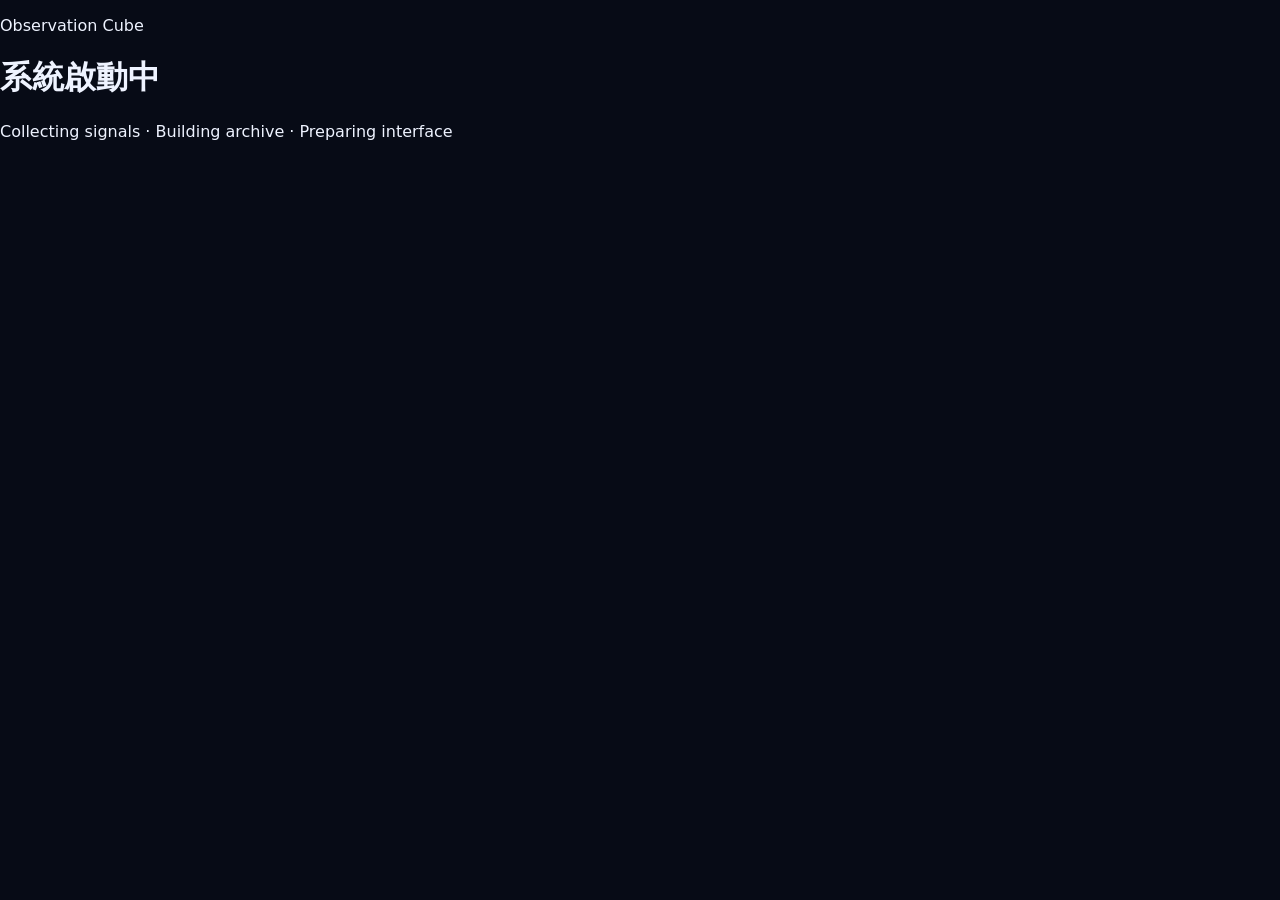
==== commit 540edf06: "Update index.html" ====
--- a/index.html
+++ b/index.html
@@ -1,69 +1,141 @@
 <!DOCTYPE html>
 <html lang="zh-Hant">
 <head>
-<meta charset="UTF-8">
-<meta name="viewport" content="width=device-width,initial-scale=1.0">
-<title>Observation Cube</title>
-<link rel="stylesheet" href="style.css">
+  <meta charset="UTF-8" />
+  <meta name="viewport" content="width=device-width, initial-scale=1.0" />
+  <title>Observation Cube｜觀測紀錄</title>
+  <link rel="stylesheet" href="style.css" />
 </head>
 <body>
+  <!-- 01 Loading / Boot -->
+  <div id="boot" class="boot">
+    <div class="boot-panel">
+      <div class="wire-cube small"></div>
+      <p class="eyebrow">Observation Cube</p>
+      <h1>系統啟動中</h1>
+      <div class="progress"><span></span></div>
+      <p class="boot-text">Collecting signals · Building archive · Preparing interface</p>
+    </div>
+  </div>
 
-<div id="loading">
-  <div class="cube"></div>
-  <h2>Observation Cube</h2>
-  <p>Initializing...</p>
-</div>
+  <main id="site" class="site hidden">
+    <!-- 02 Hero / Cube platform -->
+    <section class="hero section" id="top">
+      <div class="hero-copy">
+        <p class="eyebrow">Observation Cube</p>
+        <h1>觀測紀錄</h1>
+        <p class="lead">把觀察到的訊號，<br />整理成可以被理解的樣子。</p>
+        <p class="desc">企劃、設計、短影片、UIUX，以及那些讓我停下來思考的瞬間。</p>
+        <a href="#modules" class="cta">開始觀測</a>
+      </div>
 
-<main id="app" class="hidden">
-<section class="hero">
-  <div class="text">
-    <small>LUMI</small>
-    <h1>觀測紀錄</h1>
-    <p>把觀察到的訊號，整理成可以被理解的樣子。</p>
-    <p class="sub">記錄曾做過能讓我停下來思考的瞬間。</p>
-  </div>
-  <div class="heroCube"></div>
-</section>
+      <div class="cube-stage" aria-hidden="true">
+        <div class="orbit orbit-1"></div>
+        <div class="orbit orbit-2"></div>
+        <div class="wire-cube hero-cube"></div>
+        <div class="signal s1"></div>
+        <div class="signal s2"></div>
+        <div class="signal s3"></div>
+      </div>
+    </section>
 
-<section class="categories">
-  <h2>Observation Modules</h2>
-  <div class="grid">
-    <div>Planning</div>
-    <div>Design</div>
-    <div>Video</div>
-    <div>UIUX</div>
-    <div>Photography</div>
-  </div>
-</section>
+    <!-- 03 Category modules -->
+    <section class="section modules" id="modules">
+      <div class="section-head">
+        <p class="eyebrow">03 / Observation Modules</p>
+        <h2>選擇觀測分類</h2>
+      </div>
 
-<section class="works">
-<h2>Latest Observations</h2>
-<div class="cards">
-<div class="card">
-<div class="thumb"></div>
-<h3>SIGMA CIS</h3>
-<p>Brand Design</p>
-</div>
-<div class="card">
-<div class="thumb"></div>
-<h3>MetroWalk App</h3>
-<p>UIUX</p>
-</div>
-<div class="card">
-<div class="thumb"></div>
-<h3>Gashapon Campaign</h3>
-<p>Planning / Video</p>
-</div>
-</div>
-</section>
+      <div class="module-orbit">
+        <a href="#archive" class="module m1"><span>企劃</span><small>Planning</small></a>
+        <a href="#archive" class="module m2"><span>設計</span><small>Design</small></a>
+        <a href="#archive" class="module m3"><span>短影片</span><small>Video</small></a>
+        <a href="#archive" class="module m4"><span>UIUX</span><small>UIUX</small></a>
+        <a href="#archive" class="module m5"><span>攝影</span><small>Photography</small></a>
+      </div>
+    </section>
 
-<footer>
-<h2>Observer</h2>
-<p>鄒佳穎</p>
-<p>Contact Signal · your@email.com</p>
-</footer>
+    <!-- 04 Work list -->
+    <section class="section archive" id="archive">
+      <div class="section-head row">
+        <div>
+          <p class="eyebrow">04 / Archive</p>
+          <h2>作品列表</h2>
+        </div>
+        <div class="filters">
+          <button class="active">全部</button>
+          <button>設計</button>
+          <button>UIUX</button>
+          <button>影片</button>
+        </div>
+      </div>
 
-</main>
-<script src="script.js"></script>
+      <div class="work-grid">
+        <article class="work-card">
+          <div class="thumb gradient-1"></div>
+          <p class="tag">Brand Design</p>
+          <h3>SIGMA CIS</h3>
+          <p>將品牌識別整理成可被延伸使用的視覺系統。</p>
+        </article>
+
+        <article class="work-card">
+          <div class="thumb gradient-2"></div>
+          <p class="tag">UIUX</p>
+          <h3>Shopping Mall App</h3>
+          <p>用清楚的介面流程，重新整理會員與活動體驗。</p>
+        </article>
+
+        <article class="work-card">
+          <div class="thumb gradient-3"></div>
+          <p class="tag">Planning / Video</p>
+          <h3>Gashapon Campaign</h3>
+          <p>把商品亮點轉譯成短影音與活動溝通素材。</p>
+        </article>
+      </div>
+    </section>
+
+    <!-- 05 Case Study -->
+    <section class="section case-study" id="case">
+      <p class="eyebrow">05 / Case Study</p>
+      <div class="case-cover"></div>
+      <div class="case-layout">
+        <aside>
+          <h2>專案詳情頁</h2>
+          <p>類型 / 年份 / 角色</p>
+        </aside>
+        <div class="case-content">
+          <h3>這件事怎麼開始的？</h3>
+          <p>從需求、情境與使用者問題開始觀察，找出真正需要被整理的資訊。</p>
+
+          <h3>我主要負責什麼？</h3>
+          <p>包含企劃整理、視覺設計、內容轉譯、版面規劃與最終輸出。</p>
+
+          <h3>最後變成了什麼？</h3>
+          <p>形成一套可以被理解、被使用，也能延伸到不同媒介的作品成果。</p>
+
+          <details>
+            <summary>我當時怎麼想的</summary>
+            <p>這裡可以放比較個人的觀察筆記，讓想深入理解的人展開閱讀。</p>
+          </details>
+        </div>
+      </div>
+    </section>
+
+    <!-- 06 Related / About -->
+    <section class="section observer">
+      <p class="eyebrow">06 / Observer</p>
+      <h2>觀測者：鄒佳穎</h2>
+      <p>我關注資訊如何被理解，也在意想法如何被做出來。透過企劃、設計、短影片與 UIUX，把雜亂訊號整理成清楚的溝通成果。</p>
+
+      <div class="contact">
+        <span>聯絡訊號</span>
+        <a href="mailto:your@email.com">your@email.com</a>
+        <a href="#">Instagram</a>
+        <a href="#">Behance</a>
+      </div>
+    </section>
+  </main>
+
+  <script src="script.js"></script>
 </body>
 </html>
--- a/style.css
+++ b/style.css
@@ -1,43 +1,16 @@
-@import url('https://fonts.googleapis.com/css2?family=Noto+Sans+TC:wght@400;500;700;900&display=swap');
-
-:root{
-  --bg:#030714;
-  --bg2:#081426;
-  --panel:rgba(7,14,31,.68);
-  --panel-strong:rgba(10,18,39,.9);
-  --text:#f4f8ff;
-  --muted:#9aa8c6;
-  --line:rgba(154,205,255,.22);
-  --cyan:#57e5ff;
-  --blue:#6d86ff;
-  --violet:#a76dff;
-  --gold:#ffd27a;
-  --shadow:0 0 16px rgba(100,220,255,.8),0 0 52px rgba(94,105,255,.38);
-}
-body.theme-light{
-  --bg:#f7f8fb;
-  --bg2:#eef3fb;
-  --panel:rgba(255,255,255,.78);
-  --panel-strong:rgba(255,255,255,.94);
-  --text:#172033;
-  --muted:#647089;
-  --line:rgba(49,88,146,.2);
-  --cyan:#00aee9;
-  --blue:#4969ff;
-  --violet:#8157e9;
-  --gold:#d89d30;
-  --shadow:0 0 14px rgba(45,150,255,.35),0 0 40px rgba(75,105,255,.18);
-}
-*{box-sizing:border-box;margin:0;padding:0}
-html{scroll-behavior:smooth}
-body{min-height:100vh;overflow-x:hidden;background:radial-gradient(circle at 72% 42%,rgba(42,82,150,.38),transparent 34%),linear-gradient(145deg,var(--bg),var(--bg2));color:var(--text);font-family:'Noto Sans TC',system-ui,sans-serif;transition:background .65s ease,color .4s ease}
-button,a{font:inherit;color:inherit}button{border:0;background:none;cursor:pointer}a{text-decoration:none}
-#starCanvas{position:fixed;inset:0;z-index:-4}.scan-noise{position:fixed;inset:0;z-index:-3;pointer-events:none;opacity:.14;background-image:radial-gradient(rgba(255,255,255,.45) 1px,transparent 1px);background-size:3px 3px;mix-blend-mode:screen}.theme-light .scan-noise{opacity:.04;mix-blend-mode:multiply}
-.site-header{position:fixed;top:0;left:0;z-index:30;width:100%;height:86px;padding:0 44px;display:grid;grid-template-columns:260px 1fr 220px;align-items:center;background:linear-gradient(to bottom,rgba(3,7,20,.82),rgba(3,7,20,0));backdrop-filter:blur(8px);opacity:1;transition:opacity .8s ease}.is-intro .site-header{opacity:0;pointer-events:none}.theme-light .site-header{background:linear-gradient(to bottom,rgba(247,248,251,.86),rgba(247,248,251,0))}.brand{display:flex;align-items:center;gap:14px;text-align:left;letter-spacing:.16em;font-size:14px;font-weight:800}.brand-mark{position:relative;width:48px;height:48px;border:1px solid rgba(200,230,255,.9);transform:rotate(45deg);box-shadow:var(--shadow)}.brand-mark i{position:absolute;inset:13px;border:1px solid currentColor}.main-nav{position:relative;justify-self:center;display:flex;gap:56px}.nav-link{position:relative;padding:25px 0;color:var(--text);font-size:16px;font-weight:800;letter-spacing:.16em;white-space:nowrap}.nav-indicator{position:absolute;bottom:12px;left:0;width:56px;height:2px;background:linear-gradient(90deg,var(--cyan),var(--blue));box-shadow:0 0 12px var(--cyan);transition:transform .38s cubic-bezier(.19,1,.22,1),width .3s}.header-tools{display:flex;justify-content:flex-end;align-items:center;gap:12px}.tool-btn,.torch-btn{border:1px solid var(--line);border-radius:999px;background:rgba(255,255,255,.04);padding:9px 14px;color:var(--text);font-size:12px;letter-spacing:.12em}.torch-btn{width:42px;height:38px;padding:0}
-.intro-loader{position:fixed;inset:0;z-index:50;display:grid;place-items:center;background:radial-gradient(circle at center,rgba(38,70,130,.22),transparent 35%),linear-gradient(145deg,var(--bg),var(--bg2));transition:opacity .8s ease,visibility .8s ease}.intro-loader .intro-cube{width:min(34vw,380px);height:min(34vw,380px);animation:introRotate 3s cubic-bezier(.65,.01,.18,1) forwards}.intro-done .intro-loader{opacity:0;visibility:hidden;pointer-events:none}
-.view{display:none}.view.active{display:block}.view-home{position:relative;min-height:100vh;padding:126px 8vw 0;display:grid!important;grid-template-columns:minmax(330px,450px) minmax(500px,1fr);grid-template-rows:1fr auto;gap:3vw;align-items:center}.reveal-ui{opacity:1;transform:translateY(0);transition:opacity .85s ease .18s,transform .85s cubic-bezier(.19,1,.22,1) .18s}.is-intro .reveal-ui{opacity:0;transform:translateY(22px);pointer-events:none}.hero-copy{position:relative;z-index:3;align-self:center}.eyebrow{margin-bottom:15px;color:var(--cyan);font-size:12px;letter-spacing:.22em;text-transform:uppercase}.hero-copy h1{font-size:clamp(56px,6vw,94px);font-weight:900;line-height:1.05;letter-spacing:.04em;white-space:nowrap}.glow-line{display:block;width:72px;height:2px;margin:28px 0;background:linear-gradient(90deg,var(--cyan),var(--violet));box-shadow:0 0 14px var(--cyan)}.hero-lead{font-size:24px;font-weight:800;line-height:1.7;letter-spacing:.08em}.hero-text{max-width:520px;margin-top:22px;color:var(--muted);font-size:17px;line-height:2;letter-spacing:.06em}.hero-cube-area{position:relative;height:590px;align-self:center}.satellite{position:absolute;right:5%;top:17%;width:80px;height:30px;opacity:.58;transform:rotate(-18deg);animation:satelliteFloat 12s ease-in-out infinite}.satellite::before{content:"";position:absolute;left:28px;top:4px;width:24px;height:22px;border:1px solid rgba(200,225,255,.8);border-radius:50%;box-shadow:var(--shadow)}.satellite::after{content:"";position:absolute;inset:8px -18px;border-left:26px solid rgba(145,180,255,.32);border-right:26px solid rgba(145,180,255,.32);height:12px}.orbit-rings{position:absolute;left:46%;top:57%;width:760px;height:340px;transform:translate(-50%,-50%) rotate(-8deg);opacity:.38}.orbit-rings i{position:absolute;inset:0;border:1px solid rgba(91,143,255,.24);border-radius:50%;animation:ringPulse 5s ease-in-out infinite}.orbit-rings i:nth-child(2){inset:48px 92px;animation-delay:.8s}.orbit-rings i:nth-child(3){inset:94px 178px;animation-delay:1.6s}.cube-wire{position:relative;transform-style:preserve-3d;filter:drop-shadow(0 0 14px rgba(95,220,255,.7))}.main-cube{position:absolute;left:49%;top:50%;width:min(43vw,560px);height:min(43vw,560px);transform:translate(-50%,-50%) rotateX(57deg) rotateZ(45deg);animation:cubeFloat 7s ease-in-out infinite}.wire{position:absolute}.face-front,.face-back{inset:0;border:1.6px solid rgba(205,238,255,.82);background:rgba(90,180,255,.035);box-shadow:inset 0 0 32px rgba(90,180,255,.1),0 0 24px rgba(95,190,255,.45)}.face-back{transform:translateZ(-130px);opacity:.42}.axis-x,.axis-y,.axis-z{left:50%;top:0;width:1px;height:100%;background:rgba(205,238,255,.48);box-shadow:0 0 12px var(--cyan)}.axis-y{transform:rotate(90deg)}.axis-z{transform:translateZ(-65px)}.cube-inner{inset:34%;border:1.6px solid rgba(205,238,255,.9);background:rgba(90,180,255,.06);box-shadow:inset 0 0 22px rgba(90,180,255,.12),0 0 24px rgba(100,220,255,.48);transform:translateZ(74px)}.core-dot{left:50%;top:50%;width:18px;height:18px;border-radius:50%;background:#fff;box-shadow:0 0 20px #fff,0 0 60px var(--cyan);transform:translate(-50%,-50%)}
-.signal-select{grid-column:1 / -1;align-self:end;display:grid;grid-template-columns:360px 1fr;gap:36px;align-items:center;min-height:260px;border-top:1px solid var(--line);background:linear-gradient(to bottom,rgba(255,255,255,.02),rgba(255,255,255,.005))}.signal-copy{padding-left:2vw}.signal-copy h2{font-size:24px;letter-spacing:.08em}.orbit-picker{position:relative;height:260px;transform-style:preserve-3d;transition:transform .7s cubic-bezier(.19,1,.22,1)}.orbit-picker::before{content:"";position:absolute;left:50%;top:50%;width:78%;height:142px;border:1px dashed rgba(126,170,255,.22);border-radius:50%;transform:translate(-50%,-50%)}.orbit-card{--c:var(--cyan);position:absolute;left:50%;top:50%;width:142px;text-align:center;transform:translate(-50%,-50%) translate(var(--tx),var(--ty));transition:transform .48s cubic-bezier(.19,1,.22,1),opacity .32s,filter .32s}.orbit-card.dim{opacity:.3;filter:grayscale(.8)}.orbit-card:hover{transform:translate(-50%,-50%) translate(var(--tx),var(--ty)) translateY(-12px) scale(1.07);z-index:5}.orbit-iconbox{position:relative;width:86px;height:86px;margin:0 auto 14px;border:1px solid color-mix(in srgb,var(--c) 86%,white 14%);clip-path:polygon(25% 6%,75% 6%,100% 50%,75% 94%,25% 94%,0 50%);background:linear-gradient(180deg,rgba(255,255,255,.06),rgba(255,255,255,.015));box-shadow:0 0 18px color-mix(in srgb,var(--c) 55%,transparent),inset 0 0 20px rgba(255,255,255,.04);display:grid;place-items:center;color:var(--c);font-size:30px}.orbit-card h3{font-size:21px;letter-spacing:.12em}.orbit-card p{margin-top:6px;color:var(--muted);font-size:12px;letter-spacing:.18em;text-transform:uppercase}.orbit-card .arrow{display:block;margin-top:10px;color:var(--c)}
-.category-view,.project-view{min-height:100vh;padding:126px 5vw 70px}.breadcrumbs{display:flex;gap:12px;align-items:center;color:var(--muted);letter-spacing:.14em;font-size:12px;margin-bottom:32px}.breadcrumbs button:hover{color:var(--cyan)}.category-grid{display:grid;grid-template-columns:minmax(260px,36vw) 1fr;gap:42px}.category-panel{position:sticky;top:120px;align-self:start;min-height:600px;padding:36px;border:1px solid var(--line);border-radius:24px;background:var(--panel)}.category-panel h2{font-size:clamp(42px,5vw,76px);line-height:1.05;letter-spacing:.08em}.category-panel p:not(.eyebrow){margin-top:18px;color:var(--muted);font-size:18px;line-height:1.9}.category-symbol{width:220px;height:220px;margin:54px auto;display:grid;place-items:center;font-size:72px;color:var(--symbol,var(--cyan));border:1px solid currentColor;box-shadow:0 0 24px currentColor;clip-path:polygon(25% 6%,75% 6%,100% 50%,75% 94%,25% 94%,0 50%)}.back-btn{margin-top:18px;color:var(--cyan);letter-spacing:.1em}.records-panel{padding:28px;border:1px solid var(--line);border-radius:24px;background:var(--panel)}.records-head{display:flex;justify-content:space-between;align-items:center;margin-bottom:24px}.records-head h3{font-size:24px;letter-spacing:.12em}.tag-filter{display:flex;gap:10px;flex-wrap:wrap}.tag-filter button{padding:7px 14px;border:1px solid var(--line);border-radius:999px;color:var(--muted);font-size:12px;letter-spacing:.1em}.tag-filter button.active{color:var(--text);border-color:var(--cyan);box-shadow:0 0 12px rgba(87,229,255,.35)}.project-list{display:grid;gap:14px}.project-card{display:grid;grid-template-columns:180px 1fr 36px;gap:22px;align-items:center;width:100%;padding:14px;border:1px solid var(--line);border-radius:18px;background:rgba(255,255,255,.045);text-align:left;transition:transform .28s,box-shadow .28s,border-color .28s}.project-card:hover{transform:translateY(-4px);border-color:var(--cyan);box-shadow:0 0 22px rgba(87,229,255,.18)}.thumb{height:110px;border-radius:12px;background:var(--thumb);background-size:cover;background-position:center;filter:saturate(.9)}.project-card .meta{display:block;color:var(--cyan);font-size:12px;letter-spacing:.14em}.project-card h4{margin-top:8px;font-size:22px;letter-spacing:.08em}.project-card p{margin-top:8px;color:var(--muted);line-height:1.7}.project-view{display:none!important}.project-view.active{display:grid!important;grid-template-columns:320px 1fr;gap:0;padding-left:0;padding-bottom:0}.project-nav{padding:120px 34px 60px 5vw;border-right:1px solid var(--line);background:rgba(255,255,255,.02)}.project-nav h2{margin-top:16px;font-size:42px;letter-spacing:.1em}.project-nav p:not(.eyebrow){margin-top:12px;color:var(--muted)}.project-content{padding:120px 5vw 70px}.project-media{height:360px;border-radius:22px;background:var(--media);background-size:cover;background-position:center;border:1px solid var(--line);box-shadow:0 0 28px rgba(0,0,0,.18)}.accordion{margin-top:28px;border-top:1px solid var(--line)}.acc-item{border-bottom:1px solid var(--line)}.acc-btn{width:100%;padding:22px 0;display:flex;justify-content:space-between;align-items:center;text-align:left;font-size:18px;letter-spacing:.08em}.acc-panel{max-height:0;overflow:hidden;transition:max-height .35s ease}.acc-panel p{padding:0 0 24px;color:var(--muted);font-size:17px;line-height:2}.acc-item.open .acc-panel{max-height:240px}.observer-section,.contact-section{display:grid;grid-template-columns:280px minmax(0,700px);gap:64px;padding:110px 8vw;border-top:1px solid var(--line);background:rgba(255,255,255,.02)}.observer-section h2,.contact-section h2{font-size:44px;letter-spacing:.12em}.observer-section p:last-child{color:var(--muted);font-size:18px;line-height:2}.contact-section a{font-size:28px;color:var(--cyan);letter-spacing:.08em}.contact-section p:last-child{margin-top:26px;color:var(--muted);letter-spacing:.1em}.site-footer{padding:22px 44px;color:var(--muted);font-size:12px;letter-spacing:.16em;border-top:1px solid var(--line)}
-@keyframes introRotate{0%{transform:rotateX(57deg) rotateZ(45deg) scale(.82);opacity:0}18%{opacity:1}80%{transform:rotateX(57deg) rotateZ(405deg) scale(1)}100%{transform:rotateX(57deg) rotateZ(405deg) scale(1);opacity:1}}@keyframes cubeFloat{0%,100%{transform:translate(-50%,-50%) rotateX(57deg) rotateZ(45deg) translateY(0)}50%{transform:translate(-50%,-50%) rotateX(57deg) rotateZ(48deg) translateY(-14px)}}@keyframes satelliteFloat{0%,100%{transform:translateY(0) rotate(-18deg)}50%{transform:translateY(-14px) rotate(-12deg)}}@keyframes ringPulse{0%,100%{opacity:.25;transform:scale(.98)}50%{opacity:.72;transform:scale(1.02)}}
-@media(max-width:1180px){.site-header{grid-template-columns:220px 1fr 120px;padding:0 24px}.main-nav{gap:28px}.nav-link{font-size:14px}.view-home{grid-template-columns:1fr;padding-top:118px}.hero-cube-area{height:430px;order:-1}.main-cube{width:min(70vw,430px);height:min(70vw,430px)}.signal-select{grid-template-columns:1fr}.signal-copy{padding:30px 24px 0}.orbit-picker{height:420px}.category-grid,.project-view.active,.observer-section,.contact-section{grid-template-columns:1fr}.category-panel{position:relative;top:auto;min-height:auto}.project-nav{border-right:0;border-bottom:1px solid var(--line);padding:110px 24px 40px}.project-content{padding:44px 24px 70px}}
-@media(max-width:760px){.site-header{height:72px;grid-template-columns:1fr auto}.brand span{font-size:11px}.brand-mark{width:36px;height:36px}.brand-mark i{inset:10px}.main-nav{display:none}.header-tools{gap:8px}.tool-btn{display:none}.view-home{padding:92px 22px 0}.hero-copy h1{font-size:clamp(42px,14vw,58px);white-space:nowrap}.hero-lead{font-size:20px}.hero-text{font-size:15px}.hero-cube-area{height:310px}.main-cube{width:250px;height:250px}.face-back{transform:translateZ(-70px)}.cube-inner{transform:translateZ(42px)}.satellite{right:2%;top:8%;transform:scale(.72) rotate(-18deg)}.orbit-rings{width:420px;height:190px}.signal-select{min-height:auto}.signal-copy h2{font-size:20px}.orbit-picker{height:auto;display:grid;gap:14px;padding:0 0 34px}.orbit-picker::before{display:none}.orbit-card{position:relative!important;left:auto!important;top:auto!important;width:100%;display:grid;grid-template-columns:78px 1fr 26px;align-items:center;text-align:left;transform:none!important;padding:12px;border:1px solid var(--line);border-radius:18px;background:var(--panel)}.orbit-card:hover{transform:none!important}.orbit-iconbox{width:64px;height:64px;margin:0}.orbit-card h3{font-size:18px}.orbit-card p{font-size:11px}.orbit-card .arrow{margin:0}.category-view,.project-view{padding:92px 18px 50px}.category-panel,.records-panel{padding:22px;border-radius:18px}.category-panel h2{font-size:42px}.category-symbol{width:150px;height:150px;font-size:52px}.records-head{align-items:flex-start;gap:16px;flex-direction:column}.project-card{grid-template-columns:1fr}.thumb{height:170px}.project-media{height:230px}.observer-section,.contact-section{padding:80px 22px;gap:24px}.contact-section a{font-size:20px;word-break:break-all}.site-footer{padding:20px 22px}}
+*{box-sizing:border-box}body{margin:0;font-family:system-ui,'Microsoft JhengHei';background:#070b16;color:#eef3ff}
+.hidden{display:none}
+#loading{height:100vh;display:flex;flex-direction:column;justify-content:center;align-items:center}
+.cube,.heroCube{width:120px;height:120px;border:2px solid #6fe7ff;box-shadow:0 0 25px rgba(111,231,255,.35);animation:spin 10s linear infinite}
+.hero{display:flex;justify-content:space-between;align-items:center;padding:10vw;gap:60px}
+.heroCube{width:220px;height:220px;background:rgba(255,255,255,.02)}
+.text h1{font-size:56px;margin:.2em 0}
+.sub{opacity:.75}
+.categories,.works,footer{padding:80px 10vw}
+.grid{display:grid;grid-template-columns:repeat(auto-fit,minmax(160px,1fr));gap:20px}
+.grid div,.card{border:1px solid rgba(111,231,255,.4);background:rgba(255,255,255,.03);padding:22px;border-radius:14px;transition:.3s}
+.grid div:hover,.card:hover{transform:translateY(-6px);box-shadow:0 0 20px rgba(111,231,255,.25)}
+.cards{display:grid;grid-template-columns:repeat(auto-fit,minmax(260px,1fr));gap:24px}
+.thumb{height:180px;background:linear-gradient(135deg,#1f3f64,#0c1426);border-radius:10px;margin-bottom:16px}
+@keyframes spin{from{transform:rotateX(25deg) rotateY(0)}to{transform:rotateX(25deg) rotateY(360deg)}}
+@media(max-width:768px){.hero{flex-direction:column-reverse;text-align:center}.text h1{font-size:40px}}
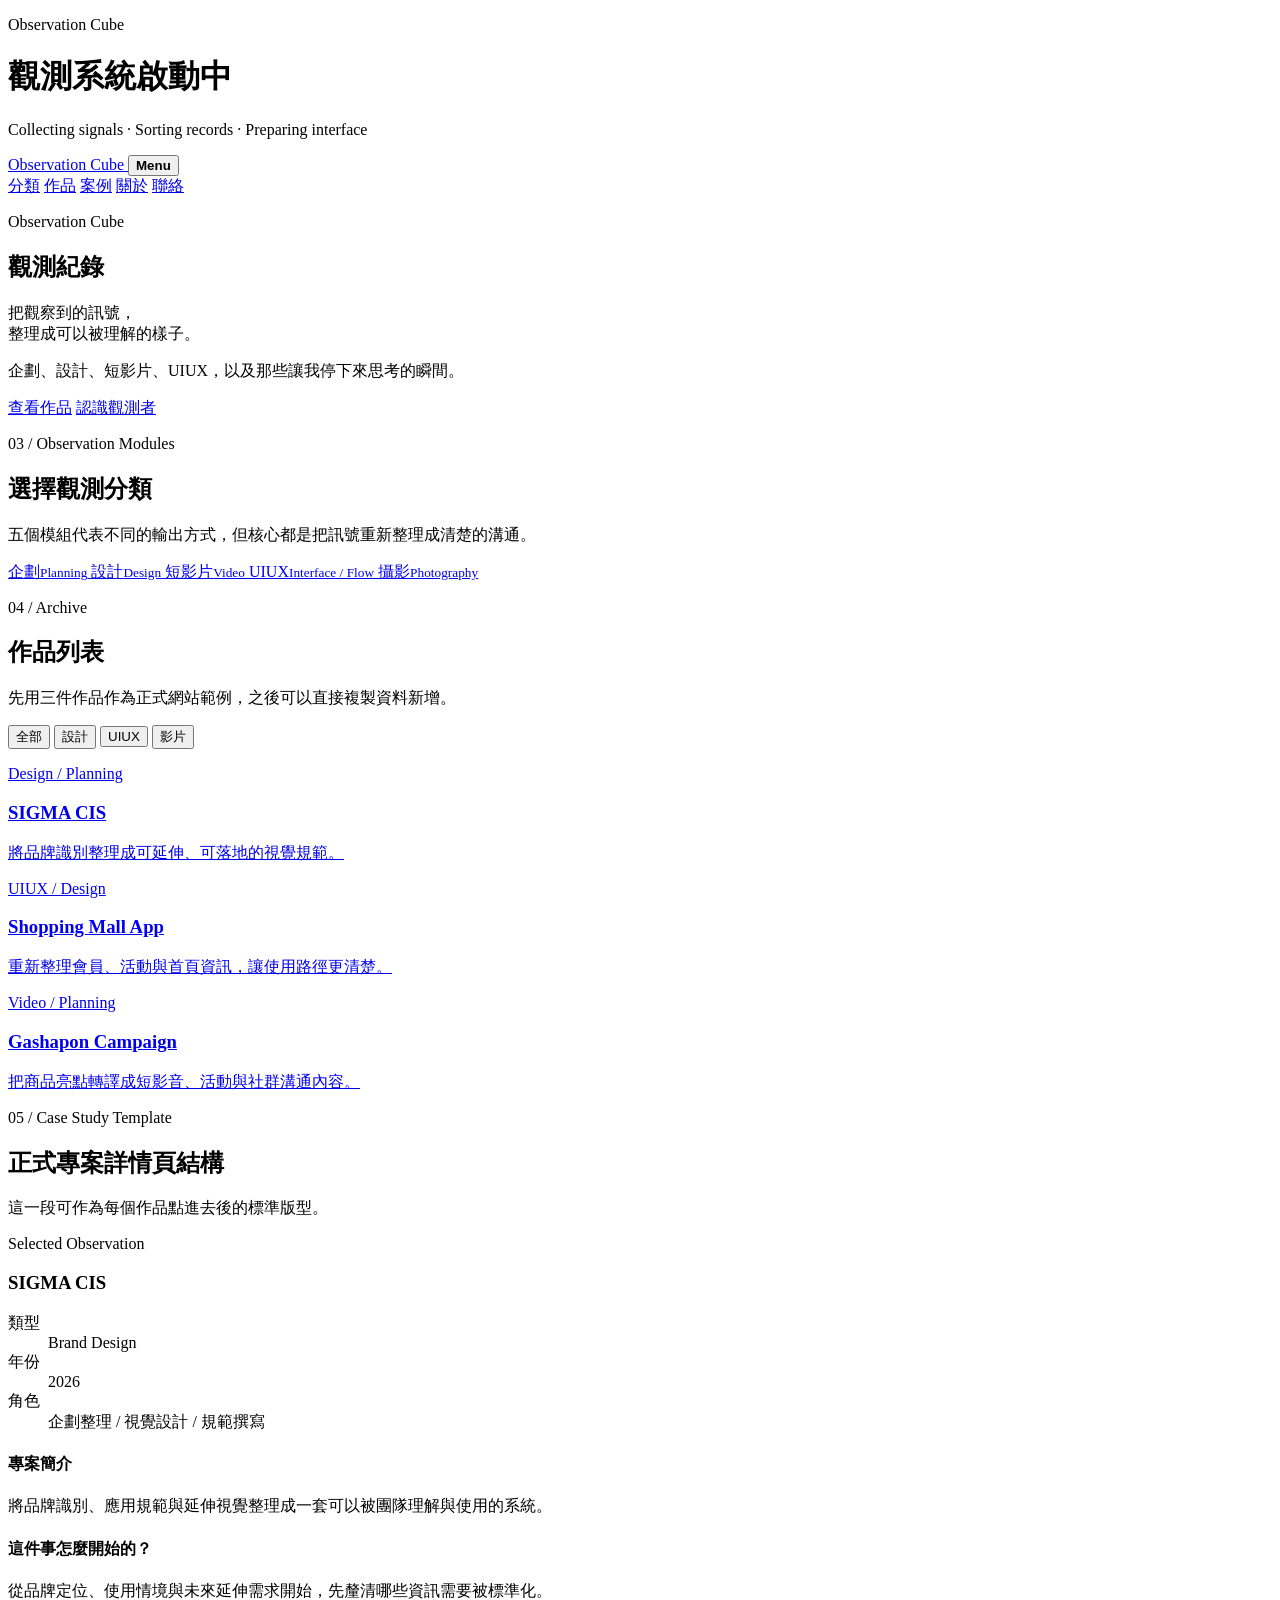
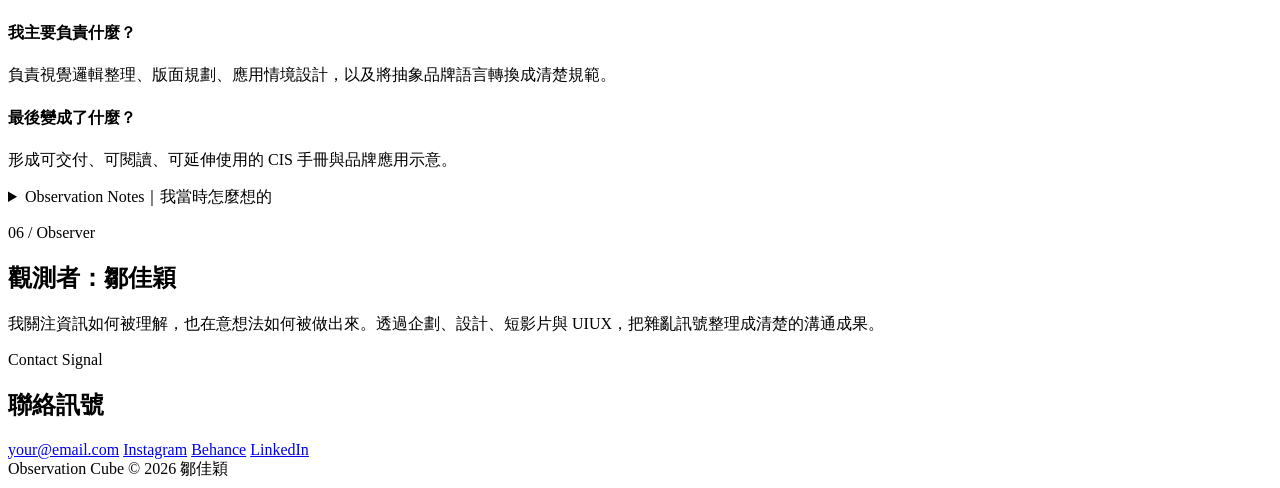
==== commit 642e1381: "Update index.html" ====
--- a/index.html
+++ b/index.html
@@ -1,141 +1,250 @@
-<!DOCTYPE html>
+<!doctype html>
 <html lang="zh-Hant">
 <head>
-  <meta charset="UTF-8" />
-  <meta name="viewport" content="width=device-width, initial-scale=1.0" />
+  <meta charset="utf-8" />
+  <meta name="viewport" content="width=device-width, initial-scale=1" />
+  <meta name="description" content="Observation Cube｜鄒佳穎個人作品集網站。把觀察到的訊號，整理成可以被理解的樣子。" />
+  <meta name="theme-color" content="#050914" />
+  <meta property="og:title" content="Observation Cube｜觀測紀錄" />
+  <meta property="og:description" content="把觀察到的訊號，整理成可以被理解的樣子。" />
+  <meta property="og:type" content="website" />
   <title>Observation Cube｜觀測紀錄</title>
-  <link rel="stylesheet" href="style.css" />
+  <link rel="preload" href="./styles.css" as="style" />
+  <link rel="stylesheet" href="./styles.css" />
 </head>
+
 <body>
-  <!-- 01 Loading / Boot -->
-  <div id="boot" class="boot">
-    <div class="boot-panel">
-      <div class="wire-cube small"></div>
-      <p class="eyebrow">Observation Cube</p>
-      <h1>系統啟動中</h1>
-      <div class="progress"><span></span></div>
-      <p class="boot-text">Collecting signals · Building archive · Preparing interface</p>
+  <div class="cursor-glow" aria-hidden="true"></div>
+
+  <div id="loader" class="loader" role="status" aria-live="polite">
+    <div class="loader-card">
+      <div class="mini-cube" aria-hidden="true">
+        <span></span><span></span><span></span>
+      </div>
+      <p class="meta">Observation Cube</p>
+      <h1>觀測系統啟動中</h1>
+      <div class="loadbar"><i></i></div>
+      <p class="loader-note">Collecting signals · Sorting records · Preparing interface</p>
     </div>
   </div>
 
-  <main id="site" class="site hidden">
-    <!-- 02 Hero / Cube platform -->
-    <section class="hero section" id="top">
-      <div class="hero-copy">
-        <p class="eyebrow">Observation Cube</p>
+  <header class="site-header" aria-label="網站導覽">
+    <a class="brand" href="#home" aria-label="回到首頁">
+      <span class="brand-mark"></span>
+      <span>Observation Cube</span>
+    </a>
+
+    <button class="menu-toggle" aria-expanded="false" aria-controls="site-nav">
+      <span></span><span></span>
+      <b>Menu</b>
+    </button>
+
+    <nav id="site-nav" class="site-nav">
+      <a href="#modules">分類</a>
+      <a href="#works">作品</a>
+      <a href="#case-study">案例</a>
+      <a href="#observer">關於</a>
+      <a href="#contact">聯絡</a>
+    </nav>
+  </header>
+
+  <main>
+    <section id="home" class="hero section">
+      <div class="hero-text reveal">
+        <p class="meta">Observation Cube</p>
         <h1>觀測紀錄</h1>
-        <p class="lead">把觀察到的訊號，<br />整理成可以被理解的樣子。</p>
-        <p class="desc">企劃、設計、短影片、UIUX，以及那些讓我停下來思考的瞬間。</p>
-        <a href="#modules" class="cta">開始觀測</a>
-      </div>
-
-      <div class="cube-stage" aria-hidden="true">
-        <div class="orbit orbit-1"></div>
-        <div class="orbit orbit-2"></div>
-        <div class="wire-cube hero-cube"></div>
-        <div class="signal s1"></div>
-        <div class="signal s2"></div>
-        <div class="signal s3"></div>
-      </div>
-    </section>
-
-    <!-- 03 Category modules -->
-    <section class="section modules" id="modules">
-      <div class="section-head">
-        <p class="eyebrow">03 / Observation Modules</p>
+        <p class="lead">把觀察到的訊號，<br>整理成可以被理解的樣子。</p>
+        <p class="copy">企劃、設計、短影片、UIUX，以及那些讓我停下來思考的瞬間。</p>
+        <div class="hero-actions">
+          <a class="button primary" href="#works">查看作品</a>
+          <a class="button" href="#observer">認識觀測者</a>
+        </div>
+      </div>
+
+      <div class="cube-platform reveal" aria-hidden="true">
+        <div class="orbit orbit-a"></div>
+        <div class="orbit orbit-b"></div>
+        <div class="orbit orbit-c"></div>
+        <div class="data-point p1"></div>
+        <div class="data-point p2"></div>
+        <div class="data-point p3"></div>
+        <div class="data-point p4"></div>
+        <div class="cube3d">
+          <div class="face front"></div>
+          <div class="face back"></div>
+          <div class="face right"></div>
+          <div class="face left"></div>
+          <div class="face top"></div>
+          <div class="face bottom"></div>
+        </div>
+      </div>
+    </section>
+
+    <section id="modules" class="section modules">
+      <div class="section-title reveal">
+        <p class="meta">03 / Observation Modules</p>
         <h2>選擇觀測分類</h2>
-      </div>
-
-      <div class="module-orbit">
-        <a href="#archive" class="module m1"><span>企劃</span><small>Planning</small></a>
-        <a href="#archive" class="module m2"><span>設計</span><small>Design</small></a>
-        <a href="#archive" class="module m3"><span>短影片</span><small>Video</small></a>
-        <a href="#archive" class="module m4"><span>UIUX</span><small>UIUX</small></a>
-        <a href="#archive" class="module m5"><span>攝影</span><small>Photography</small></a>
-      </div>
-    </section>
-
-    <!-- 04 Work list -->
-    <section class="section archive" id="archive">
-      <div class="section-head row">
+        <p>五個模組代表不同的輸出方式，但核心都是把訊號重新整理成清楚的溝通。</p>
+      </div>
+
+      <div class="module-system reveal">
+        <div class="module-core" aria-hidden="true"></div>
+        <a class="module-card module-planning" href="#works" data-filter="Planning">
+          <span>企劃</span><small>Planning</small>
+        </a>
+        <a class="module-card module-design" href="#works" data-filter="Design">
+          <span>設計</span><small>Design</small>
+        </a>
+        <a class="module-card module-video" href="#works" data-filter="Video">
+          <span>短影片</span><small>Video</small>
+        </a>
+        <a class="module-card module-uiux" href="#works" data-filter="UIUX">
+          <span>UIUX</span><small>Interface / Flow</small>
+        </a>
+        <a class="module-card module-photo" href="#works" data-filter="Photography">
+          <span>攝影</span><small>Photography</small>
+        </a>
+      </div>
+    </section>
+
+    <section id="works" class="section works">
+      <div class="section-title split reveal">
         <div>
-          <p class="eyebrow">04 / Archive</p>
+          <p class="meta">04 / Archive</p>
           <h2>作品列表</h2>
-        </div>
-        <div class="filters">
-          <button class="active">全部</button>
-          <button>設計</button>
-          <button>UIUX</button>
-          <button>影片</button>
-        </div>
-      </div>
-
-      <div class="work-grid">
-        <article class="work-card">
-          <div class="thumb gradient-1"></div>
-          <p class="tag">Brand Design</p>
-          <h3>SIGMA CIS</h3>
-          <p>將品牌識別整理成可被延伸使用的視覺系統。</p>
+          <p>先用三件作品作為正式網站範例，之後可以直接複製資料新增。</p>
+        </div>
+
+        <div class="filter-group" aria-label="作品分類篩選">
+          <button class="filter active" data-filter="All">全部</button>
+          <button class="filter" data-filter="Design">設計</button>
+          <button class="filter" data-filter="UIUX">UIUX</button>
+          <button class="filter" data-filter="Video">影片</button>
+        </div>
+      </div>
+
+      <div class="work-grid" id="workGrid">
+        <article class="work-card reveal" data-category="Design Planning">
+          <a href="#case-study" class="work-link" aria-label="查看 SIGMA CIS 專案">
+            <div class="work-thumb thumb-sigma">
+              <span class="scanline"></span>
+            </div>
+            <div class="work-info">
+              <p class="tag">Design / Planning</p>
+              <h3>SIGMA CIS</h3>
+              <p>將品牌識別整理成可延伸、可落地的視覺規範。</p>
+            </div>
+          </a>
         </article>
 
-        <article class="work-card">
-          <div class="thumb gradient-2"></div>
-          <p class="tag">UIUX</p>
-          <h3>Shopping Mall App</h3>
-          <p>用清楚的介面流程，重新整理會員與活動體驗。</p>
+        <article class="work-card reveal" data-category="UIUX Design">
+          <a href="#case-study" class="work-link" aria-label="查看 Shopping Mall App 專案">
+            <div class="work-thumb thumb-app">
+              <span class="scanline"></span>
+            </div>
+            <div class="work-info">
+              <p class="tag">UIUX / Design</p>
+              <h3>Shopping Mall App</h3>
+              <p>重新整理會員、活動與首頁資訊，讓使用路徑更清楚。</p>
+            </div>
+          </a>
         </article>
 
-        <article class="work-card">
-          <div class="thumb gradient-3"></div>
-          <p class="tag">Planning / Video</p>
-          <h3>Gashapon Campaign</h3>
-          <p>把商品亮點轉譯成短影音與活動溝通素材。</p>
+        <article class="work-card reveal" data-category="Video Planning">
+          <a href="#case-study" class="work-link" aria-label="查看 Gashapon Campaign 專案">
+            <div class="work-thumb thumb-video">
+              <span class="scanline"></span>
+            </div>
+            <div class="work-info">
+              <p class="tag">Video / Planning</p>
+              <h3>Gashapon Campaign</h3>
+              <p>把商品亮點轉譯成短影音、活動與社群溝通內容。</p>
+            </div>
+          </a>
         </article>
       </div>
     </section>
 
-    <!-- 05 Case Study -->
-    <section class="section case-study" id="case">
-      <p class="eyebrow">05 / Case Study</p>
-      <div class="case-cover"></div>
-      <div class="case-layout">
-        <aside>
-          <h2>專案詳情頁</h2>
-          <p>類型 / 年份 / 角色</p>
-        </aside>
+    <section id="case-study" class="section case-study">
+      <div class="section-title reveal">
+        <p class="meta">05 / Case Study Template</p>
+        <h2>正式專案詳情頁結構</h2>
+        <p>這一段可作為每個作品點進去後的標準版型。</p>
+      </div>
+
+      <article class="case-panel reveal">
+        <div class="case-cover">
+          <div class="case-label">Selected Observation</div>
+        </div>
+
         <div class="case-content">
-          <h3>這件事怎麼開始的？</h3>
-          <p>從需求、情境與使用者問題開始觀察，找出真正需要被整理的資訊。</p>
-
-          <h3>我主要負責什麼？</h3>
-          <p>包含企劃整理、視覺設計、內容轉譯、版面規劃與最終輸出。</p>
-
-          <h3>最後變成了什麼？</h3>
-          <p>形成一套可以被理解、被使用，也能延伸到不同媒介的作品成果。</p>
-
-          <details>
-            <summary>我當時怎麼想的</summary>
-            <p>這裡可以放比較個人的觀察筆記，讓想深入理解的人展開閱讀。</p>
-          </details>
-        </div>
-      </div>
-    </section>
-
-    <!-- 06 Related / About -->
-    <section class="section observer">
-      <p class="eyebrow">06 / Observer</p>
-      <h2>觀測者：鄒佳穎</h2>
-      <p>我關注資訊如何被理解，也在意想法如何被做出來。透過企劃、設計、短影片與 UIUX，把雜亂訊號整理成清楚的溝通成果。</p>
-
-      <div class="contact">
-        <span>聯絡訊號</span>
+          <aside class="case-aside">
+            <h3>SIGMA CIS</h3>
+            <dl>
+              <div><dt>類型</dt><dd>Brand Design</dd></div>
+              <div><dt>年份</dt><dd>2026</dd></div>
+              <div><dt>角色</dt><dd>企劃整理 / 視覺設計 / 規範撰寫</dd></div>
+            </dl>
+          </aside>
+
+          <div class="case-main">
+            <section>
+              <h4>專案簡介</h4>
+              <p>將品牌識別、應用規範與延伸視覺整理成一套可以被團隊理解與使用的系統。</p>
+            </section>
+
+            <section>
+              <h4>這件事怎麼開始的？</h4>
+              <p>從品牌定位、使用情境與未來延伸需求開始，先釐清哪些資訊需要被標準化。</p>
+            </section>
+
+            <section>
+              <h4>我主要負責什麼？</h4>
+              <p>負責視覺邏輯整理、版面規劃、應用情境設計，以及將抽象品牌語言轉換成清楚規範。</p>
+            </section>
+
+            <section>
+              <h4>最後變成了什麼？</h4>
+              <p>形成可交付、可閱讀、可延伸使用的 CIS 手冊與品牌應用示意。</p>
+            </section>
+
+            <details>
+              <summary>Observation Notes｜我當時怎麼想的</summary>
+              <p>這裡適合放比較個人的觀察，例如專案過程中如何判斷資訊優先順序、如何把客戶語言轉成設計語言。</p>
+            </details>
+          </div>
+        </div>
+      </article>
+    </section>
+
+    <section id="observer" class="section observer">
+      <div class="observer-card reveal">
+        <p class="meta">06 / Observer</p>
+        <h2>觀測者：鄒佳穎</h2>
+        <p>我關注資訊如何被理解，也在意想法如何被做出來。透過企劃、設計、短影片與 UIUX，把雜亂訊號整理成清楚的溝通成果。</p>
+      </div>
+    </section>
+
+    <section id="contact" class="section contact-section">
+      <div class="section-title reveal">
+        <p class="meta">Contact Signal</p>
+        <h2>聯絡訊號</h2>
+      </div>
+
+      <div class="contact-grid reveal">
         <a href="mailto:your@email.com">your@email.com</a>
-        <a href="#">Instagram</a>
-        <a href="#">Behance</a>
+        <a href="#" target="_blank" rel="noopener">Instagram</a>
+        <a href="#" target="_blank" rel="noopener">Behance</a>
+        <a href="#" target="_blank" rel="noopener">LinkedIn</a>
       </div>
     </section>
   </main>
 
-  <script src="script.js"></script>
+  <footer class="footer">
+    <span>Observation Cube</span>
+    <span>© 2026 鄒佳穎</span>
+  </footer>
+
+  <script src="./main.js"></script>
 </body>
 </html>
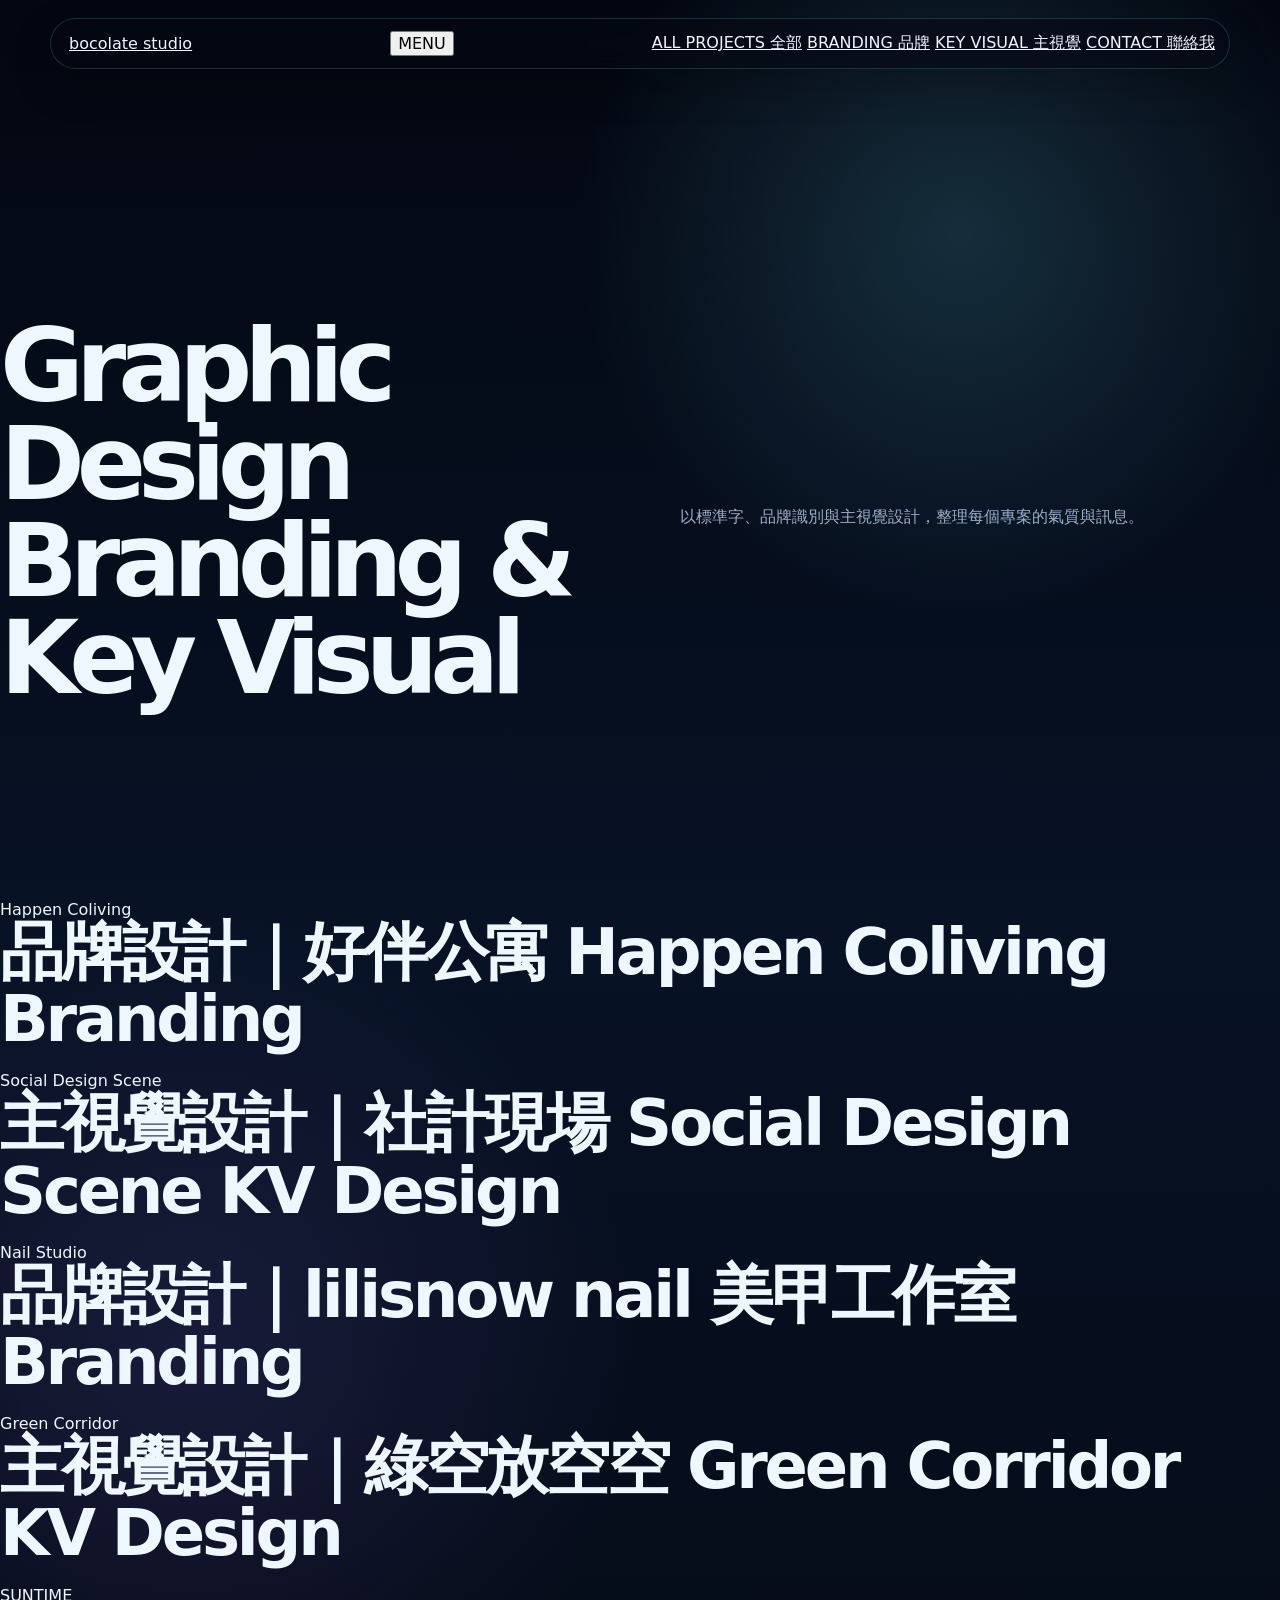
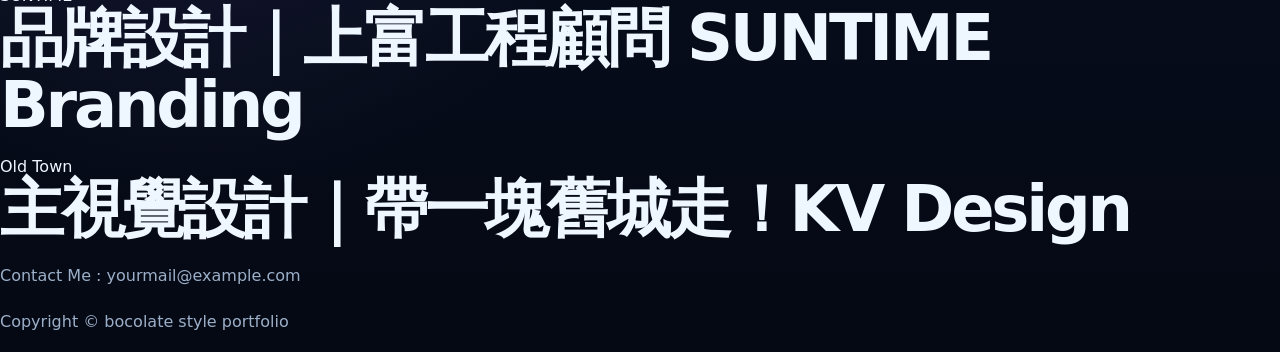
==== commit 6f2a0c94: "Update index.html" ====
--- a/index.html
+++ b/index.html
@@ -1,250 +1,81 @@
-<!doctype html>
+<!DOCTYPE html>
 <html lang="zh-Hant">
 <head>
-  <meta charset="utf-8" />
-  <meta name="viewport" content="width=device-width, initial-scale=1" />
-  <meta name="description" content="Observation Cube｜鄒佳穎個人作品集網站。把觀察到的訊號，整理成可以被理解的樣子。" />
-  <meta name="theme-color" content="#050914" />
-  <meta property="og:title" content="Observation Cube｜觀測紀錄" />
-  <meta property="og:description" content="把觀察到的訊號，整理成可以被理解的樣子。" />
-  <meta property="og:type" content="website" />
-  <title>Observation Cube｜觀測紀錄</title>
-  <link rel="preload" href="./styles.css" as="style" />
-  <link rel="stylesheet" href="./styles.css" />
+  <meta charset="UTF-8" />
+  <meta name="viewport" content="width=device-width, initial-scale=1.0" />
+  <title>bocolate style portfolio</title>
+  <link rel="stylesheet" href="style.css" />
 </head>
+<body>
+  <header class="site-header">
+    <a href="#" class="logo">bocolate studio</a>
 
-<body>
-  <div class="cursor-glow" aria-hidden="true"></div>
+    <button class="menu-btn" aria-label="menu">MENU</button>
 
-  <div id="loader" class="loader" role="status" aria-live="polite">
-    <div class="loader-card">
-      <div class="mini-cube" aria-hidden="true">
-        <span></span><span></span><span></span>
-      </div>
-      <p class="meta">Observation Cube</p>
-      <h1>觀測系統啟動中</h1>
-      <div class="loadbar"><i></i></div>
-      <p class="loader-note">Collecting signals · Sorting records · Preparing interface</p>
-    </div>
-  </div>
-
-  <header class="site-header" aria-label="網站導覽">
-    <a class="brand" href="#home" aria-label="回到首頁">
-      <span class="brand-mark"></span>
-      <span>Observation Cube</span>
-    </a>
-
-    <button class="menu-toggle" aria-expanded="false" aria-controls="site-nav">
-      <span></span><span></span>
-      <b>Menu</b>
-    </button>
-
-    <nav id="site-nav" class="site-nav">
-      <a href="#modules">分類</a>
-      <a href="#works">作品</a>
-      <a href="#case-study">案例</a>
-      <a href="#observer">關於</a>
-      <a href="#contact">聯絡</a>
+    <nav class="nav">
+      <a class="active" href="#all">ALL PROJECTS 全部</a>
+      <a href="#branding">BRANDING 品牌</a>
+      <a href="#keyvisual">KEY VISUAL 主視覺</a>
+      <a href="#contact">CONTACT 聯絡我</a>
     </nav>
   </header>
 
   <main>
-    <section id="home" class="hero section">
-      <div class="hero-text reveal">
-        <p class="meta">Observation Cube</p>
-        <h1>觀測紀錄</h1>
-        <p class="lead">把觀察到的訊號，<br>整理成可以被理解的樣子。</p>
-        <p class="copy">企劃、設計、短影片、UIUX，以及那些讓我停下來思考的瞬間。</p>
-        <div class="hero-actions">
-          <a class="button primary" href="#works">查看作品</a>
-          <a class="button" href="#observer">認識觀測者</a>
-        </div>
-      </div>
-
-      <div class="cube-platform reveal" aria-hidden="true">
-        <div class="orbit orbit-a"></div>
-        <div class="orbit orbit-b"></div>
-        <div class="orbit orbit-c"></div>
-        <div class="data-point p1"></div>
-        <div class="data-point p2"></div>
-        <div class="data-point p3"></div>
-        <div class="data-point p4"></div>
-        <div class="cube3d">
-          <div class="face front"></div>
-          <div class="face back"></div>
-          <div class="face right"></div>
-          <div class="face left"></div>
-          <div class="face top"></div>
-          <div class="face bottom"></div>
-        </div>
-      </div>
+    <section class="hero">
+      <h1>Graphic Design<br>Branding & Key Visual</h1>
+      <p>以標準字、品牌識別與主視覺設計，整理每個專案的氣質與訊息。</p>
     </section>
 
-    <section id="modules" class="section modules">
-      <div class="section-title reveal">
-        <p class="meta">03 / Observation Modules</p>
-        <h2>選擇觀測分類</h2>
-        <p>五個模組代表不同的輸出方式，但核心都是把訊號重新整理成清楚的溝通。</p>
-      </div>
+    <section id="all" class="works">
+      <article class="work-card" data-category="branding">
+        <div class="thumb gradient-1">
+          <span>Happen Coliving</span>
+        </div>
+        <h2>品牌設計｜好伴公寓 Happen Coliving Branding</h2>
+      </article>
 
-      <div class="module-system reveal">
-        <div class="module-core" aria-hidden="true"></div>
-        <a class="module-card module-planning" href="#works" data-filter="Planning">
-          <span>企劃</span><small>Planning</small>
-        </a>
-        <a class="module-card module-design" href="#works" data-filter="Design">
-          <span>設計</span><small>Design</small>
-        </a>
-        <a class="module-card module-video" href="#works" data-filter="Video">
-          <span>短影片</span><small>Video</small>
-        </a>
-        <a class="module-card module-uiux" href="#works" data-filter="UIUX">
-          <span>UIUX</span><small>Interface / Flow</small>
-        </a>
-        <a class="module-card module-photo" href="#works" data-filter="Photography">
-          <span>攝影</span><small>Photography</small>
-        </a>
-      </div>
-    </section>
+      <article class="work-card" data-category="keyvisual">
+        <div class="thumb gradient-2">
+          <span>Social Design Scene</span>
+        </div>
+        <h2>主視覺設計｜社計現場 Social Design Scene KV Design</h2>
+      </article>
 
-    <section id="works" class="section works">
-      <div class="section-title split reveal">
-        <div>
-          <p class="meta">04 / Archive</p>
-          <h2>作品列表</h2>
-          <p>先用三件作品作為正式網站範例，之後可以直接複製資料新增。</p>
+      <article class="work-card" data-category="branding">
+        <div class="thumb gradient-3">
+          <span>Nail Studio</span>
         </div>
+        <h2>品牌設計｜lilisnow nail 美甲工作室 Branding</h2>
+      </article>
 
-        <div class="filter-group" aria-label="作品分類篩選">
-          <button class="filter active" data-filter="All">全部</button>
-          <button class="filter" data-filter="Design">設計</button>
-          <button class="filter" data-filter="UIUX">UIUX</button>
-          <button class="filter" data-filter="Video">影片</button>
+      <article class="work-card" data-category="keyvisual">
+        <div class="thumb gradient-4">
+          <span>Green Corridor</span>
         </div>
-      </div>
+        <h2>主視覺設計｜綠空放空空 Green Corridor KV Design</h2>
+      </article>
 
-      <div class="work-grid" id="workGrid">
-        <article class="work-card reveal" data-category="Design Planning">
-          <a href="#case-study" class="work-link" aria-label="查看 SIGMA CIS 專案">
-            <div class="work-thumb thumb-sigma">
-              <span class="scanline"></span>
-            </div>
-            <div class="work-info">
-              <p class="tag">Design / Planning</p>
-              <h3>SIGMA CIS</h3>
-              <p>將品牌識別整理成可延伸、可落地的視覺規範。</p>
-            </div>
-          </a>
-        </article>
+      <article class="work-card" data-category="branding">
+        <div class="thumb gradient-5">
+          <span>SUNTIME</span>
+        </div>
+        <h2>品牌設計｜上富工程顧問 SUNTIME Branding</h2>
+      </article>
 
-        <article class="work-card reveal" data-category="UIUX Design">
-          <a href="#case-study" class="work-link" aria-label="查看 Shopping Mall App 專案">
-            <div class="work-thumb thumb-app">
-              <span class="scanline"></span>
-            </div>
-            <div class="work-info">
-              <p class="tag">UIUX / Design</p>
-              <h3>Shopping Mall App</h3>
-              <p>重新整理會員、活動與首頁資訊，讓使用路徑更清楚。</p>
-            </div>
-          </a>
-        </article>
-
-        <article class="work-card reveal" data-category="Video Planning">
-          <a href="#case-study" class="work-link" aria-label="查看 Gashapon Campaign 專案">
-            <div class="work-thumb thumb-video">
-              <span class="scanline"></span>
-            </div>
-            <div class="work-info">
-              <p class="tag">Video / Planning</p>
-              <h3>Gashapon Campaign</h3>
-              <p>把商品亮點轉譯成短影音、活動與社群溝通內容。</p>
-            </div>
-          </a>
-        </article>
-      </div>
-    </section>
-
-    <section id="case-study" class="section case-study">
-      <div class="section-title reveal">
-        <p class="meta">05 / Case Study Template</p>
-        <h2>正式專案詳情頁結構</h2>
-        <p>這一段可作為每個作品點進去後的標準版型。</p>
-      </div>
-
-      <article class="case-panel reveal">
-        <div class="case-cover">
-          <div class="case-label">Selected Observation</div>
+      <article class="work-card" data-category="keyvisual">
+        <div class="thumb gradient-6">
+          <span>Old Town</span>
         </div>
-
-        <div class="case-content">
-          <aside class="case-aside">
-            <h3>SIGMA CIS</h3>
-            <dl>
-              <div><dt>類型</dt><dd>Brand Design</dd></div>
-              <div><dt>年份</dt><dd>2026</dd></div>
-              <div><dt>角色</dt><dd>企劃整理 / 視覺設計 / 規範撰寫</dd></div>
-            </dl>
-          </aside>
-
-          <div class="case-main">
-            <section>
-              <h4>專案簡介</h4>
-              <p>將品牌識別、應用規範與延伸視覺整理成一套可以被團隊理解與使用的系統。</p>
-            </section>
-
-            <section>
-              <h4>這件事怎麼開始的？</h4>
-              <p>從品牌定位、使用情境與未來延伸需求開始，先釐清哪些資訊需要被標準化。</p>
-            </section>
-
-            <section>
-              <h4>我主要負責什麼？</h4>
-              <p>負責視覺邏輯整理、版面規劃、應用情境設計，以及將抽象品牌語言轉換成清楚規範。</p>
-            </section>
-
-            <section>
-              <h4>最後變成了什麼？</h4>
-              <p>形成可交付、可閱讀、可延伸使用的 CIS 手冊與品牌應用示意。</p>
-            </section>
-
-            <details>
-              <summary>Observation Notes｜我當時怎麼想的</summary>
-              <p>這裡適合放比較個人的觀察，例如專案過程中如何判斷資訊優先順序、如何把客戶語言轉成設計語言。</p>
-            </details>
-          </div>
-        </div>
+        <h2>主視覺設計｜帶一塊舊城走！KV Design</h2>
       </article>
-    </section>
-
-    <section id="observer" class="section observer">
-      <div class="observer-card reveal">
-        <p class="meta">06 / Observer</p>
-        <h2>觀測者：鄒佳穎</h2>
-        <p>我關注資訊如何被理解，也在意想法如何被做出來。透過企劃、設計、短影片與 UIUX，把雜亂訊號整理成清楚的溝通成果。</p>
-      </div>
-    </section>
-
-    <section id="contact" class="section contact-section">
-      <div class="section-title reveal">
-        <p class="meta">Contact Signal</p>
-        <h2>聯絡訊號</h2>
-      </div>
-
-      <div class="contact-grid reveal">
-        <a href="mailto:your@email.com">your@email.com</a>
-        <a href="#" target="_blank" rel="noopener">Instagram</a>
-        <a href="#" target="_blank" rel="noopener">Behance</a>
-        <a href="#" target="_blank" rel="noopener">LinkedIn</a>
-      </div>
     </section>
   </main>
 
-  <footer class="footer">
-    <span>Observation Cube</span>
-    <span>© 2026 鄒佳穎</span>
+  <footer id="contact">
+    <p>Contact Me : yourmail@example.com</p>
+    <p>Copyright © bocolate style portfolio</p>
   </footer>
 
-  <script src="./main.js"></script>
+  <script src="script.js"></script>
 </body>
 </html>
--- a/style.css
+++ b/style.css
@@ -0,0 +1,878 @@
+:root{
+  --bg:#050914;
+  --bg-soft:#071225;
+  --panel:rgba(255,255,255,.045);
+  --panel-strong:rgba(255,255,255,.075);
+  --line:rgba(111,231,255,.25);
+  --line-strong:rgba(111,231,255,.65);
+  --text:#eef6ff;
+  --muted:#9cafc9;
+  --cyan:#6fe7ff;
+  --blue:#7aa2ff;
+  --purple:#a077ff;
+  --shadow:0 0 50px rgba(111,231,255,.14);
+  --radius:26px;
+  --max:1180px;
+}
+
+*{box-sizing:border-box}
+
+html{
+  scroll-behavior:smooth;
+  background:var(--bg);
+}
+
+body{
+  margin:0;
+  font-family:system-ui,-apple-system,BlinkMacSystemFont,"Segoe UI","Noto Sans TC","Microsoft JhengHei",sans-serif;
+  background:
+    radial-gradient(circle at 75% 12%, rgba(111,231,255,.16), transparent 24rem),
+    radial-gradient(circle at 15% 70%, rgba(160,119,255,.12), transparent 28rem),
+    linear-gradient(180deg,#030711 0%, #071225 48%, #050914 100%);
+  color:var(--text);
+  min-height:100vh;
+  overflow-x:hidden;
+}
+
+body::before{
+  content:"";
+  position:fixed;
+  inset:0;
+  z-index:-2;
+  background-image:
+    linear-gradient(rgba(111,231,255,.04) 1px, transparent 1px),
+    linear-gradient(90deg, rgba(111,231,255,.04) 1px, transparent 1px);
+  background-size:64px 64px;
+  mask-image:linear-gradient(to bottom, rgba(0,0,0,.75), transparent 88%);
+}
+
+body::after{
+  content:"";
+  position:fixed;
+  inset:0;
+  z-index:-1;
+  pointer-events:none;
+  background-image:
+    radial-gradient(circle, rgba(255,255,255,.16) 1px, transparent 1.5px),
+    radial-gradient(circle, rgba(111,231,255,.16) 1px, transparent 1.5px);
+  background-size:180px 180px, 260px 260px;
+  background-position:20px 40px, 90px 120px;
+  opacity:.22;
+}
+
+a{color:inherit}
+button,input,textarea{font:inherit}
+
+.cursor-glow{
+  position:fixed;
+  width:280px;
+  height:280px;
+  border-radius:50%;
+  pointer-events:none;
+  z-index:0;
+  background:radial-gradient(circle, rgba(111,231,255,.12), transparent 68%);
+  translate:-50% -50%;
+  opacity:.7;
+}
+
+.loader{
+  position:fixed;
+  inset:0;
+  z-index:100;
+  display:grid;
+  place-items:center;
+  background:#030711;
+  transition:opacity .45s ease, visibility .45s ease;
+}
+
+.loader.is-hidden{
+  opacity:0;
+  visibility:hidden;
+}
+
+.loader-card{
+  width:min(520px,88vw);
+  padding:42px;
+  border:1px solid var(--line);
+  border-radius:28px;
+  background:rgba(255,255,255,.04);
+  box-shadow:var(--shadow);
+}
+
+.loader h1{
+  margin:6px 0 22px;
+  font-size:clamp(28px,5vw,46px);
+}
+
+.loader-note{
+  margin:18px 0 0;
+  color:var(--muted);
+  line-height:1.7;
+  font-size:14px;
+}
+
+.loadbar{
+  height:6px;
+  border-radius:999px;
+  overflow:hidden;
+  background:rgba(255,255,255,.08);
+}
+
+.loadbar i{
+  display:block;
+  height:100%;
+  width:0;
+  border-radius:999px;
+  background:linear-gradient(90deg,var(--blue),var(--cyan),var(--purple));
+  animation:load 1.8s ease forwards;
+}
+
+.mini-cube{
+  width:76px;
+  height:76px;
+  position:relative;
+  margin-bottom:24px;
+  transform-style:preserve-3d;
+  animation:miniSpin 5s linear infinite;
+}
+
+.mini-cube span{
+  position:absolute;
+  inset:0;
+  border:1px solid var(--line-strong);
+  box-shadow:0 0 22px rgba(111,231,255,.2);
+}
+
+.mini-cube span:nth-child(2){transform:translate(14px,-14px)}
+.mini-cube span:nth-child(3){transform:translate(-14px,14px);opacity:.45}
+
+.site-header{
+  position:fixed;
+  top:18px;
+  left:50%;
+  translate:-50% 0;
+  z-index:50;
+  width:min(calc(100% - 32px),1180px);
+  display:flex;
+  justify-content:space-between;
+  align-items:center;
+  padding:12px 14px 12px 18px;
+  border:1px solid rgba(111,231,255,.18);
+  border-radius:999px;
+  background:rgba(5,9,20,.62);
+  backdrop-filter:blur(18px);
+  box-shadow:0 16px 40px rgba(0,0,0,.22);
+}
+
+.brand{
+  display:flex;
+  align-items:center;
+  gap:10px;
+  text-decoration:none;
+  font-size:14px;
+  letter-spacing:.04em;
+}
+
+.brand-mark{
+  width:18px;
+  height:18px;
+  border:1px solid var(--cyan);
+  box-shadow:0 0 14px rgba(111,231,255,.35);
+  transform:rotate(12deg);
+}
+
+.site-nav{
+  display:flex;
+  align-items:center;
+  gap:4px;
+}
+
+.site-nav a{
+  text-decoration:none;
+  color:var(--muted);
+  padding:10px 14px;
+  border-radius:999px;
+  font-size:14px;
+}
+
+.site-nav a:hover{
+  color:var(--text);
+  background:rgba(255,255,255,.055);
+}
+
+.menu-toggle{
+  display:none;
+  border:0;
+  background:transparent;
+  color:var(--text);
+  cursor:pointer;
+}
+
+.section{
+  width:min(var(--max),calc(100% - 44px));
+  margin:auto;
+  padding:110px 0;
+  position:relative;
+  z-index:1;
+}
+
+.hero{
+  min-height:100vh;
+  display:grid;
+  grid-template-columns:1fr 1fr;
+  align-items:center;
+  gap:80px;
+  padding-top:150px;
+}
+
+.meta{
+  margin:0 0 14px;
+  color:var(--cyan);
+  letter-spacing:.16em;
+  text-transform:uppercase;
+  font-size:12px;
+}
+
+h1,h2,h3,h4,p{margin-top:0}
+
+h1{
+  margin-bottom:26px;
+  font-size:clamp(54px,8vw,112px);
+  line-height:.95;
+  letter-spacing:-.08em;
+}
+
+h2{
+  margin-bottom:18px;
+  font-size:clamp(34px,5vw,64px);
+  line-height:1.05;
+  letter-spacing:-.05em;
+}
+
+h3{
+  margin-bottom:10px;
+  font-size:24px;
+}
+
+h4{
+  margin:0 0 12px;
+  font-size:20px;
+}
+
+p{
+  color:var(--muted);
+  line-height:1.85;
+}
+
+.lead{
+  font-size:clamp(24px,3vw,42px);
+  line-height:1.45;
+  color:var(--text);
+  letter-spacing:-.04em;
+}
+
+.copy{max-width:560px}
+
+.hero-actions{
+  display:flex;
+  flex-wrap:wrap;
+  gap:14px;
+  margin-top:34px;
+}
+
+.button{
+  display:inline-flex;
+  align-items:center;
+  justify-content:center;
+  min-height:48px;
+  padding:0 20px;
+  border-radius:999px;
+  border:1px solid var(--line);
+  text-decoration:none;
+  color:var(--text);
+  background:rgba(255,255,255,.035);
+  transition:.25s ease;
+}
+
+.button:hover{
+  border-color:var(--line-strong);
+  box-shadow:0 0 28px rgba(111,231,255,.18);
+  transform:translateY(-2px);
+}
+
+.button.primary{
+  background:linear-gradient(135deg,rgba(111,231,255,.2),rgba(160,119,255,.16));
+}
+
+.cube-platform{
+  min-height:560px;
+  display:grid;
+  place-items:center;
+  position:relative;
+}
+
+.cube3d{
+  width:220px;
+  height:220px;
+  position:relative;
+  transform-style:preserve-3d;
+  animation:cubeSpin 18s linear infinite, float 5s ease-in-out infinite;
+}
+
+.face{
+  position:absolute;
+  inset:0;
+  border:1.5px solid rgba(111,231,255,.8);
+  background:rgba(111,231,255,.025);
+  box-shadow:0 0 28px rgba(111,231,255,.18), inset 0 0 24px rgba(111,231,255,.08);
+}
+
+.front{transform:translateZ(110px)}
+.back{transform:rotateY(180deg) translateZ(110px)}
+.right{transform:rotateY(90deg) translateZ(110px)}
+.left{transform:rotateY(-90deg) translateZ(110px)}
+.top{transform:rotateX(90deg) translateZ(110px)}
+.bottom{transform:rotateX(-90deg) translateZ(110px)}
+
+.orbit{
+  position:absolute;
+  border:1px solid rgba(111,231,255,.18);
+  border-radius:50%;
+  box-shadow:0 0 40px rgba(111,231,255,.06);
+}
+
+.orbit-a{
+  width:520px;
+  height:190px;
+  animation:orbit 24s linear infinite;
+}
+
+.orbit-b{
+  width:620px;
+  height:260px;
+  transform:rotate(-28deg);
+  animation:orbit 34s linear infinite reverse;
+}
+
+.orbit-c{
+  width:360px;
+  height:360px;
+  border-color:rgba(160,119,255,.15);
+  animation:orbit 30s linear infinite;
+}
+
+.data-point{
+  position:absolute;
+  width:8px;
+  height:8px;
+  border-radius:50%;
+  background:var(--cyan);
+  box-shadow:0 0 24px var(--cyan);
+}
+
+.p1{top:20%;left:24%}
+.p2{right:15%;top:44%}
+.p3{left:42%;bottom:15%}
+.p4{right:32%;bottom:26%;background:var(--purple);box-shadow:0 0 24px var(--purple)}
+
+.section-title{
+  max-width:760px;
+  margin-bottom:36px;
+}
+
+.section-title.split{
+  max-width:none;
+  display:flex;
+  justify-content:space-between;
+  align-items:flex-end;
+  gap:32px;
+}
+
+.module-system{
+  min-height:480px;
+  position:relative;
+  border:1px solid var(--line);
+  border-radius:var(--radius);
+  background:
+    radial-gradient(circle at center, rgba(111,231,255,.08), transparent 18rem),
+    rgba(255,255,255,.025);
+  overflow:hidden;
+}
+
+.module-system::before{
+  content:"";
+  position:absolute;
+  inset:50px;
+  border:1px dashed rgba(111,231,255,.18);
+  border-radius:50%;
+}
+
+.module-core{
+  position:absolute;
+  left:50%;
+  top:50%;
+  width:90px;
+  height:90px;
+  translate:-50% -50%;
+  border:1px solid var(--cyan);
+  box-shadow:0 0 34px rgba(111,231,255,.22);
+  transform:rotate(12deg);
+}
+
+.module-card{
+  position:absolute;
+  width:188px;
+  padding:20px;
+  border:1px solid var(--line);
+  border-radius:18px;
+  background:rgba(5,9,20,.62);
+  backdrop-filter:blur(14px);
+  text-decoration:none;
+  transition:.25s ease;
+}
+
+.module-card span{
+  display:block;
+  margin-bottom:8px;
+  font-size:22px;
+}
+
+.module-card small{
+  color:var(--muted);
+}
+
+.module-card:hover{
+  transform:scale(1.06);
+  border-color:var(--line-strong);
+  box-shadow:0 0 32px rgba(111,231,255,.18);
+}
+
+.module-planning{left:9%;top:46%}
+.module-design{left:30%;top:15%}
+.module-video{right:30%;top:15%}
+.module-uiux{right:9%;top:46%}
+.module-photo{left:50%;bottom:10%;translate:-50% 0}
+
+.filter-group{
+  display:flex;
+  gap:10px;
+  flex-wrap:wrap;
+}
+
+.filter{
+  border:1px solid var(--line);
+  color:var(--muted);
+  background:rgba(255,255,255,.025);
+  padding:10px 16px;
+  border-radius:999px;
+  cursor:pointer;
+}
+
+.filter.active,
+.filter:hover{
+  color:var(--text);
+  border-color:var(--line-strong);
+  background:rgba(111,231,255,.1);
+}
+
+.work-grid{
+  display:grid;
+  grid-template-columns:repeat(3,1fr);
+  gap:24px;
+}
+
+.work-card{
+  transition:.25s ease;
+}
+
+.work-card.is-hidden{
+  display:none;
+}
+
+.work-link{
+  display:block;
+  height:100%;
+  padding:18px;
+  border:1px solid var(--line);
+  border-radius:var(--radius);
+  background:var(--panel);
+  text-decoration:none;
+  transition:.25s ease;
+}
+
+.work-link:hover{
+  transform:translateY(-8px);
+  border-color:var(--line-strong);
+  box-shadow:0 0 38px rgba(111,231,255,.14);
+}
+
+.work-thumb{
+  height:230px;
+  position:relative;
+  overflow:hidden;
+  border-radius:18px;
+  margin-bottom:20px;
+  border:1px solid rgba(255,255,255,.08);
+}
+
+.work-thumb::before{
+  content:"";
+  position:absolute;
+  inset:24px;
+  border:1px solid rgba(255,255,255,.22);
+  border-radius:12px;
+}
+
+.scanline{
+  position:absolute;
+  left:0;
+  right:0;
+  top:-40%;
+  height:40%;
+  background:linear-gradient(to bottom, transparent, rgba(111,231,255,.16), transparent);
+  animation:scan 5s ease-in-out infinite;
+}
+
+.thumb-sigma{
+  background:
+    linear-gradient(135deg, rgba(111,231,255,.2), transparent 52%),
+    linear-gradient(135deg,#101928,#315d90);
+}
+
+.thumb-app{
+  background:
+    radial-gradient(circle at 68% 24%, rgba(160,119,255,.42), transparent 30%),
+    linear-gradient(135deg,#11172b,#4d3d8f);
+}
+
+.thumb-video{
+  background:
+    radial-gradient(circle at 42% 34%, rgba(111,231,255,.38), transparent 28%),
+    linear-gradient(135deg,#10242d,#19788d);
+}
+
+.tag{
+  margin:0 0 8px;
+  color:var(--cyan);
+  font-size:13px;
+}
+
+.work-info p:last-child{
+  margin-bottom:0;
+}
+
+.case-panel{
+  border:1px solid var(--line);
+  border-radius:var(--radius);
+  background:var(--panel);
+  overflow:hidden;
+}
+
+.case-cover{
+  height:360px;
+  position:relative;
+  background:
+    radial-gradient(circle at 68% 32%, rgba(111,231,255,.22), transparent 22rem),
+    linear-gradient(135deg, rgba(111,231,255,.12), rgba(160,119,255,.1)),
+    #071225;
+}
+
+.case-cover::before{
+  content:"";
+  position:absolute;
+  inset:54px;
+  border:1px solid var(--line);
+  border-radius:24px;
+}
+
+.case-label{
+  position:absolute;
+  left:28px;
+  bottom:28px;
+  padding:10px 14px;
+  border:1px solid var(--line);
+  border-radius:999px;
+  color:var(--text);
+  background:rgba(5,9,20,.55);
+}
+
+.case-content{
+  display:grid;
+  grid-template-columns:320px 1fr;
+  gap:56px;
+  padding:40px;
+}
+
+.case-aside{
+  position:sticky;
+  top:110px;
+  align-self:start;
+}
+
+dl{margin:20px 0 0}
+dt{
+  margin-bottom:4px;
+  color:var(--cyan);
+  font-size:13px;
+}
+dd{
+  margin:0 0 18px;
+  color:var(--muted);
+  line-height:1.6;
+}
+
+.case-main section{
+  padding-bottom:28px;
+  margin-bottom:28px;
+  border-bottom:1px solid rgba(111,231,255,.13);
+}
+
+details{
+  border:1px solid var(--line);
+  border-radius:18px;
+  padding:18px 20px;
+  background:rgba(255,255,255,.035);
+}
+
+summary{
+  cursor:pointer;
+  color:var(--text);
+}
+
+details p{
+  margin:14px 0 0;
+}
+
+.observer-card{
+  max-width:820px;
+  padding:42px;
+  border:1px solid var(--line);
+  border-radius:var(--radius);
+  background:
+    radial-gradient(circle at 85% 15%, rgba(111,231,255,.13), transparent 14rem),
+    var(--panel);
+}
+
+.contact-grid{
+  display:grid;
+  grid-template-columns:repeat(4,1fr);
+  gap:16px;
+}
+
+.contact-grid a{
+  min-height:110px;
+  display:flex;
+  align-items:flex-end;
+  padding:18px;
+  border:1px solid var(--line);
+  border-radius:20px;
+  text-decoration:none;
+  background:var(--panel);
+  color:var(--text);
+  transition:.25s ease;
+}
+
+.contact-grid a:hover{
+  transform:translateY(-5px);
+  border-color:var(--line-strong);
+  box-shadow:0 0 30px rgba(111,231,255,.14);
+}
+
+.footer{
+  width:min(var(--max),calc(100% - 44px));
+  margin:auto;
+  padding:26px 0 42px;
+  display:flex;
+  justify-content:space-between;
+  gap:18px;
+  color:var(--muted);
+  border-top:1px solid rgba(111,231,255,.14);
+}
+
+.reveal{
+  opacity:0;
+  transform:translateY(22px);
+  transition:opacity .8s ease, transform .8s ease;
+}
+
+.reveal.is-visible{
+  opacity:1;
+  transform:translateY(0);
+}
+
+@keyframes load{to{width:100%}}
+@keyframes miniSpin{to{transform:rotateX(24deg) rotateY(360deg)}}
+@keyframes cubeSpin{
+  from{transform:rotateX(-18deg) rotateY(0deg)}
+  to{transform:rotateX(-18deg) rotateY(360deg)}
+}
+@keyframes float{
+  0%,100%{translate:0 0}
+  50%{translate:0 -18px}
+}
+@keyframes orbit{to{rotate:360deg}}
+@keyframes scan{
+  0%,100%{top:-42%}
+  50%{top:102%}
+}
+
+@media (prefers-reduced-motion: reduce){
+  *{
+    animation-duration:.01ms!important;
+    animation-iteration-count:1!important;
+    scroll-behavior:auto!important;
+  }
+  .cursor-glow{display:none}
+}
+
+@media (max-width: 980px){
+  .hero{
+    grid-template-columns:1fr;
+    gap:24px;
+    min-height:auto;
+    padding-top:140px;
+  }
+
+  .cube-platform{
+    grid-row:1;
+    min-height:380px;
+  }
+
+  .cube3d{
+    width:150px;
+    height:150px;
+  }
+
+  .front{transform:translateZ(75px)}
+  .back{transform:rotateY(180deg) translateZ(75px)}
+  .right{transform:rotateY(90deg) translateZ(75px)}
+  .left{transform:rotateY(-90deg) translateZ(75px)}
+  .top{transform:rotateX(90deg) translateZ(75px)}
+  .bottom{transform:rotateX(-90deg) translateZ(75px)}
+
+  .orbit-a{width:320px;height:120px}
+  .orbit-b{width:360px;height:160px}
+  .orbit-c{width:240px;height:240px}
+
+  .section-title.split{
+    display:block;
+  }
+
+  .filter-group{
+    margin-top:18px;
+    overflow:auto;
+    flex-wrap:nowrap;
+    padding-bottom:4px;
+  }
+
+  .work-grid,
+  .contact-grid{
+    grid-template-columns:1fr;
+  }
+
+  .case-content{
+    grid-template-columns:1fr;
+    gap:26px;
+    padding:24px;
+  }
+
+  .case-aside{
+    position:static;
+  }
+
+  .module-system{
+    min-height:auto;
+    display:grid;
+    gap:14px;
+    padding:0;
+    border:0;
+    background:transparent;
+  }
+
+  .module-system::before,
+  .module-core{
+    display:none;
+  }
+
+  .module-card{
+    position:static;
+    width:100%;
+  }
+
+  .module-photo{translate:0 0}
+}
+
+@media (max-width: 760px){
+  .cursor-glow{display:none}
+
+  .site-header{
+    border-radius:22px;
+    align-items:flex-start;
+    flex-wrap:wrap;
+  }
+
+  .menu-toggle{
+    display:flex;
+    align-items:center;
+    gap:8px;
+    padding:9px 10px;
+  }
+
+  .menu-toggle span{
+    display:block;
+    width:18px;
+    height:1px;
+    background:var(--text);
+  }
+
+  .menu-toggle b{
+    font-size:12px;
+    color:var(--muted);
+  }
+
+  .site-nav{
+    width:100%;
+    display:none;
+    flex-direction:column;
+    align-items:stretch;
+    padding-top:12px;
+  }
+
+  .site-nav.is-open{
+    display:flex;
+  }
+
+  .section{
+    width:min(100% - 34px,var(--max));
+    padding:82px 0;
+  }
+
+  .hero{
+    padding-top:130px;
+  }
+
+  h1{
+    font-size:58px;
+  }
+
+  .lead{
+    font-size:26px;
+  }
+
+  .hero-actions{
+    flex-direction:column;
+  }
+
+  .button{
+    width:100%;
+  }
+
+  .case-cover{
+    height:240px;
+  }
+
+  .footer{
+    width:min(100% - 34px,var(--max));
+    flex-direction:column;
+  }
+}
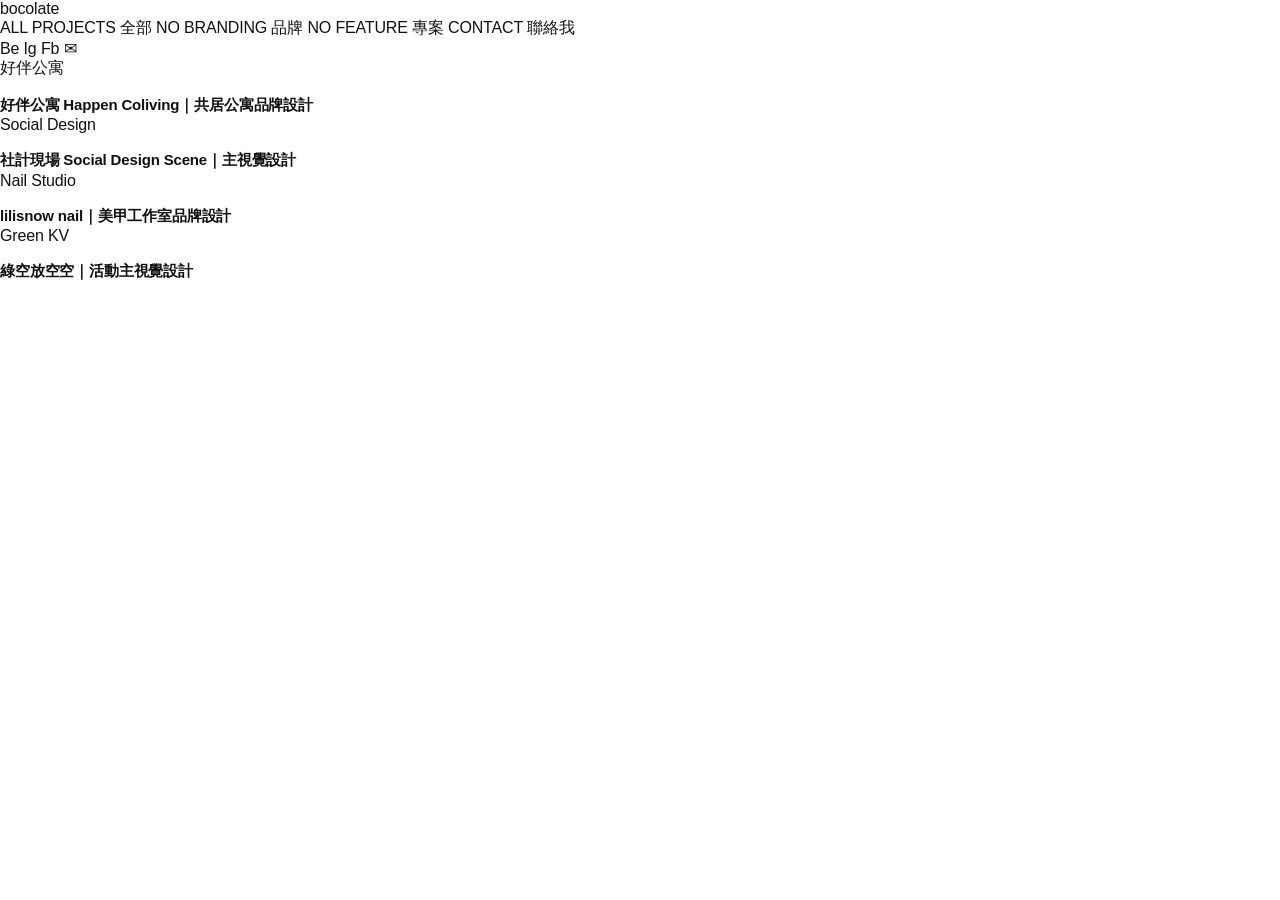
==== commit c7ecd072: "Update index.html" ====
--- a/index.html
+++ b/index.html
@@ -7,74 +7,55 @@
   <link rel="stylesheet" href="style.css" />
 </head>
 <body>
-  <header class="site-header">
-    <a href="#" class="logo">bocolate studio</a>
+  <aside class="sidebar">
+    <a class="brand" href="index.html">bocolate</a>
 
-    <button class="menu-btn" aria-label="menu">MENU</button>
+    <nav class="side-nav">
+      <a class="active" href="index.html">ALL PROJECTS 全部</a>
+      <a href="#">NO BRANDING 品牌</a>
+      <a href="#">NO FEATURE 專案</a>
+      <a href="#">CONTACT 聯絡我</a>
+    </nav>
 
-    <nav class="nav">
-      <a class="active" href="#all">ALL PROJECTS 全部</a>
-      <a href="#branding">BRANDING 品牌</a>
-      <a href="#keyvisual">KEY VISUAL 主視覺</a>
-      <a href="#contact">CONTACT 聯絡我</a>
-    </nav>
-  </header>
+    <div class="social">
+      <a href="#">Be</a>
+      <a href="#">Ig</a>
+      <a href="#">Fb</a>
+      <a href="#">✉</a>
+    </div>
+  </aside>
 
-  <main>
-    <section class="hero">
-      <h1>Graphic Design<br>Branding & Key Visual</h1>
-      <p>以標準字、品牌識別與主視覺設計，整理每個專案的氣質與訊息。</p>
-    </section>
+  <main class="page">
+    <section class="grid-works">
+      <a class="work-card" href="project.html">
+        <div class="cover cover-1">
+          <span>好伴公寓</span>
+        </div>
+        <h2>好伴公寓 Happen Coliving｜共居公寓品牌設計</h2>
+      </a>
 
-    <section id="all" class="works">
-      <article class="work-card" data-category="branding">
-        <div class="thumb gradient-1">
-          <span>Happen Coliving</span>
+      <a class="work-card" href="project.html">
+        <div class="cover cover-2">
+          <span>Social Design</span>
         </div>
-        <h2>品牌設計｜好伴公寓 Happen Coliving Branding</h2>
-      </article>
+        <h2>社計現場 Social Design Scene｜主視覺設計</h2>
+      </a>
 
-      <article class="work-card" data-category="keyvisual">
-        <div class="thumb gradient-2">
-          <span>Social Design Scene</span>
-        </div>
-        <h2>主視覺設計｜社計現場 Social Design Scene KV Design</h2>
-      </article>
-
-      <article class="work-card" data-category="branding">
-        <div class="thumb gradient-3">
+      <a class="work-card" href="project.html">
+        <div class="cover cover-3">
           <span>Nail Studio</span>
         </div>
-        <h2>品牌設計｜lilisnow nail 美甲工作室 Branding</h2>
-      </article>
+        <h2>lilisnow nail｜美甲工作室品牌設計</h2>
+      </a>
 
-      <article class="work-card" data-category="keyvisual">
-        <div class="thumb gradient-4">
-          <span>Green Corridor</span>
+      <a class="work-card" href="project.html">
+        <div class="cover cover-4">
+          <span>Green KV</span>
         </div>
-        <h2>主視覺設計｜綠空放空空 Green Corridor KV Design</h2>
-      </article>
-
-      <article class="work-card" data-category="branding">
-        <div class="thumb gradient-5">
-          <span>SUNTIME</span>
-        </div>
-        <h2>品牌設計｜上富工程顧問 SUNTIME Branding</h2>
-      </article>
-
-      <article class="work-card" data-category="keyvisual">
-        <div class="thumb gradient-6">
-          <span>Old Town</span>
-        </div>
-        <h2>主視覺設計｜帶一塊舊城走！KV Design</h2>
-      </article>
+        <h2>綠空放空空｜活動主視覺設計</h2>
+      </a>
     </section>
   </main>
-
-  <footer id="contact">
-    <p>Contact Me : yourmail@example.com</p>
-    <p>Copyright © bocolate style portfolio</p>
-  </footer>
 
   <script src="script.js"></script>
 </body>
--- a/style.css
+++ b/style.css
@@ -1,878 +1,204 @@
-:root{
-  --bg:#050914;
-  --bg-soft:#071225;
-  --panel:rgba(255,255,255,.045);
-  --panel-strong:rgba(255,255,255,.075);
-  --line:rgba(111,231,255,.25);
-  --line-strong:rgba(111,231,255,.65);
-  --text:#eef6ff;
-  --muted:#9cafc9;
-  --cyan:#6fe7ff;
-  --blue:#7aa2ff;
-  --purple:#a077ff;
-  --shadow:0 0 50px rgba(111,231,255,.14);
-  --radius:26px;
-  --max:1180px;
-}
-
-*{box-sizing:border-box}
-
-html{
-  scroll-behavior:smooth;
-  background:var(--bg);
-}
-
-body{
-  margin:0;
-  font-family:system-ui,-apple-system,BlinkMacSystemFont,"Segoe UI","Noto Sans TC","Microsoft JhengHei",sans-serif;
-  background:
-    radial-gradient(circle at 75% 12%, rgba(111,231,255,.16), transparent 24rem),
-    radial-gradient(circle at 15% 70%, rgba(160,119,255,.12), transparent 28rem),
-    linear-gradient(180deg,#030711 0%, #071225 48%, #050914 100%);
-  color:var(--text);
-  min-height:100vh;
-  overflow-x:hidden;
-}
-
-body::before{
-  content:"";
-  position:fixed;
-  inset:0;
-  z-index:-2;
-  background-image:
-    linear-gradient(rgba(111,231,255,.04) 1px, transparent 1px),
-    linear-gradient(90deg, rgba(111,231,255,.04) 1px, transparent 1px);
-  background-size:64px 64px;
-  mask-image:linear-gradient(to bottom, rgba(0,0,0,.75), transparent 88%);
-}
-
-body::after{
-  content:"";
-  position:fixed;
-  inset:0;
-  z-index:-1;
-  pointer-events:none;
-  background-image:
-    radial-gradient(circle, rgba(255,255,255,.16) 1px, transparent 1.5px),
-    radial-gradient(circle, rgba(111,231,255,.16) 1px, transparent 1.5px);
-  background-size:180px 180px, 260px 260px;
-  background-position:20px 40px, 90px 120px;
-  opacity:.22;
-}
-
-a{color:inherit}
-button,input,textarea{font:inherit}
-
-.cursor-glow{
-  position:fixed;
-  width:280px;
-  height:280px;
-  border-radius:50%;
-  pointer-events:none;
-  z-index:0;
-  background:radial-gradient(circle, rgba(111,231,255,.12), transparent 68%);
-  translate:-50% -50%;
-  opacity:.7;
-}
-
-.loader{
-  position:fixed;
-  inset:0;
-  z-index:100;
-  display:grid;
-  place-items:center;
-  background:#030711;
-  transition:opacity .45s ease, visibility .45s ease;
-}
-
-.loader.is-hidden{
-  opacity:0;
-  visibility:hidden;
-}
-
-.loader-card{
-  width:min(520px,88vw);
-  padding:42px;
-  border:1px solid var(--line);
-  border-radius:28px;
-  background:rgba(255,255,255,.04);
-  box-shadow:var(--shadow);
-}
-
-.loader h1{
-  margin:6px 0 22px;
-  font-size:clamp(28px,5vw,46px);
-}
-
-.loader-note{
-  margin:18px 0 0;
-  color:var(--muted);
-  line-height:1.7;
-  font-size:14px;
-}
-
-.loadbar{
-  height:6px;
-  border-radius:999px;
-  overflow:hidden;
-  background:rgba(255,255,255,.08);
-}
-
-.loadbar i{
-  display:block;
-  height:100%;
-  width:0;
-  border-radius:999px;
-  background:linear-gradient(90deg,var(--blue),var(--cyan),var(--purple));
-  animation:load 1.8s ease forwards;
-}
-
-.mini-cube{
-  width:76px;
-  height:76px;
-  position:relative;
-  margin-bottom:24px;
-  transform-style:preserve-3d;
-  animation:miniSpin 5s linear infinite;
-}
-
-.mini-cube span{
-  position:absolute;
-  inset:0;
-  border:1px solid var(--line-strong);
-  box-shadow:0 0 22px rgba(111,231,255,.2);
-}
-
-.mini-cube span:nth-child(2){transform:translate(14px,-14px)}
-.mini-cube span:nth-child(3){transform:translate(-14px,14px);opacity:.45}
-
-.site-header{
-  position:fixed;
-  top:18px;
-  left:50%;
-  translate:-50% 0;
-  z-index:50;
-  width:min(calc(100% - 32px),1180px);
-  display:flex;
-  justify-content:space-between;
-  align-items:center;
-  padding:12px 14px 12px 18px;
-  border:1px solid rgba(111,231,255,.18);
-  border-radius:999px;
-  background:rgba(5,9,20,.62);
-  backdrop-filter:blur(18px);
-  box-shadow:0 16px 40px rgba(0,0,0,.22);
-}
-
-.brand{
-  display:flex;
-  align-items:center;
-  gap:10px;
-  text-decoration:none;
-  font-size:14px;
-  letter-spacing:.04em;
-}
-
-.brand-mark{
-  width:18px;
-  height:18px;
-  border:1px solid var(--cyan);
-  box-shadow:0 0 14px rgba(111,231,255,.35);
-  transform:rotate(12deg);
-}
-
-.site-nav{
-  display:flex;
-  align-items:center;
-  gap:4px;
-}
-
-.site-nav a{
-  text-decoration:none;
-  color:var(--muted);
-  padding:10px 14px;
-  border-radius:999px;
-  font-size:14px;
-}
-
-.site-nav a:hover{
-  color:var(--text);
-  background:rgba(255,255,255,.055);
-}
-
-.menu-toggle{
-  display:none;
-  border:0;
-  background:transparent;
-  color:var(--text);
-  cursor:pointer;
-}
-
-.section{
-  width:min(var(--max),calc(100% - 44px));
-  margin:auto;
-  padding:110px 0;
-  position:relative;
-  z-index:1;
-}
-
-.hero{
-  min-height:100vh;
-  display:grid;
-  grid-template-columns:1fr 1fr;
-  align-items:center;
-  gap:80px;
-  padding-top:150px;
-}
-
-.meta{
-  margin:0 0 14px;
-  color:var(--cyan);
-  letter-spacing:.16em;
-  text-transform:uppercase;
-  font-size:12px;
-}
-
-h1,h2,h3,h4,p{margin-top:0}
-
-h1{
-  margin-bottom:26px;
-  font-size:clamp(54px,8vw,112px);
-  line-height:.95;
-  letter-spacing:-.08em;
-}
-
-h2{
-  margin-bottom:18px;
-  font-size:clamp(34px,5vw,64px);
-  line-height:1.05;
-  letter-spacing:-.05em;
-}
-
-h3{
-  margin-bottom:10px;
-  font-size:24px;
-}
-
-h4{
-  margin:0 0 12px;
-  font-size:20px;
-}
-
-p{
-  color:var(--muted);
-  line-height:1.85;
-}
-
-.lead{
-  font-size:clamp(24px,3vw,42px);
-  line-height:1.45;
-  color:var(--text);
-  letter-spacing:-.04em;
-}
-
-.copy{max-width:560px}
-
-.hero-actions{
-  display:flex;
-  flex-wrap:wrap;
-  gap:14px;
-  margin-top:34px;
-}
-
-.button{
-  display:inline-flex;
-  align-items:center;
-  justify-content:center;
-  min-height:48px;
-  padding:0 20px;
-  border-radius:999px;
-  border:1px solid var(--line);
-  text-decoration:none;
-  color:var(--text);
-  background:rgba(255,255,255,.035);
-  transition:.25s ease;
-}
-
-.button:hover{
-  border-color:var(--line-strong);
-  box-shadow:0 0 28px rgba(111,231,255,.18);
-  transform:translateY(-2px);
-}
-
-.button.primary{
-  background:linear-gradient(135deg,rgba(111,231,255,.2),rgba(160,119,255,.16));
-}
-
-.cube-platform{
-  min-height:560px;
-  display:grid;
-  place-items:center;
-  position:relative;
-}
-
-.cube3d{
-  width:220px;
-  height:220px;
-  position:relative;
-  transform-style:preserve-3d;
-  animation:cubeSpin 18s linear infinite, float 5s ease-in-out infinite;
-}
-
-.face{
-  position:absolute;
-  inset:0;
-  border:1.5px solid rgba(111,231,255,.8);
-  background:rgba(111,231,255,.025);
-  box-shadow:0 0 28px rgba(111,231,255,.18), inset 0 0 24px rgba(111,231,255,.08);
-}
-
-.front{transform:translateZ(110px)}
-.back{transform:rotateY(180deg) translateZ(110px)}
-.right{transform:rotateY(90deg) translateZ(110px)}
-.left{transform:rotateY(-90deg) translateZ(110px)}
-.top{transform:rotateX(90deg) translateZ(110px)}
-.bottom{transform:rotateX(-90deg) translateZ(110px)}
-
-.orbit{
-  position:absolute;
-  border:1px solid rgba(111,231,255,.18);
-  border-radius:50%;
-  box-shadow:0 0 40px rgba(111,231,255,.06);
-}
-
-.orbit-a{
-  width:520px;
-  height:190px;
-  animation:orbit 24s linear infinite;
-}
-
-.orbit-b{
-  width:620px;
-  height:260px;
-  transform:rotate(-28deg);
-  animation:orbit 34s linear infinite reverse;
-}
-
-.orbit-c{
-  width:360px;
-  height:360px;
-  border-color:rgba(160,119,255,.15);
-  animation:orbit 30s linear infinite;
-}
-
-.data-point{
-  position:absolute;
-  width:8px;
-  height:8px;
-  border-radius:50%;
-  background:var(--cyan);
-  box-shadow:0 0 24px var(--cyan);
-}
-
-.p1{top:20%;left:24%}
-.p2{right:15%;top:44%}
-.p3{left:42%;bottom:15%}
-.p4{right:32%;bottom:26%;background:var(--purple);box-shadow:0 0 24px var(--purple)}
-
-.section-title{
-  max-width:760px;
-  margin-bottom:36px;
-}
-
-.section-title.split{
-  max-width:none;
-  display:flex;
-  justify-content:space-between;
-  align-items:flex-end;
-  gap:32px;
-}
-
-.module-system{
-  min-height:480px;
-  position:relative;
-  border:1px solid var(--line);
-  border-radius:var(--radius);
-  background:
-    radial-gradient(circle at center, rgba(111,231,255,.08), transparent 18rem),
-    rgba(255,255,255,.025);
-  overflow:hidden;
-}
-
-.module-system::before{
-  content:"";
-  position:absolute;
-  inset:50px;
-  border:1px dashed rgba(111,231,255,.18);
-  border-radius:50%;
-}
-
-.module-core{
-  position:absolute;
-  left:50%;
-  top:50%;
-  width:90px;
-  height:90px;
-  translate:-50% -50%;
-  border:1px solid var(--cyan);
-  box-shadow:0 0 34px rgba(111,231,255,.22);
-  transform:rotate(12deg);
-}
-
-.module-card{
-  position:absolute;
-  width:188px;
-  padding:20px;
-  border:1px solid var(--line);
-  border-radius:18px;
-  background:rgba(5,9,20,.62);
-  backdrop-filter:blur(14px);
-  text-decoration:none;
-  transition:.25s ease;
-}
-
-.module-card span{
-  display:block;
-  margin-bottom:8px;
-  font-size:22px;
-}
-
-.module-card small{
-  color:var(--muted);
-}
-
-.module-card:hover{
-  transform:scale(1.06);
-  border-color:var(--line-strong);
-  box-shadow:0 0 32px rgba(111,231,255,.18);
-}
-
-.module-planning{left:9%;top:46%}
-.module-design{left:30%;top:15%}
-.module-video{right:30%;top:15%}
-.module-uiux{right:9%;top:46%}
-.module-photo{left:50%;bottom:10%;translate:-50% 0}
-
-.filter-group{
-  display:flex;
-  gap:10px;
-  flex-wrap:wrap;
-}
-
-.filter{
-  border:1px solid var(--line);
-  color:var(--muted);
-  background:rgba(255,255,255,.025);
-  padding:10px 16px;
-  border-radius:999px;
-  cursor:pointer;
-}
-
-.filter.active,
-.filter:hover{
-  color:var(--text);
-  border-color:var(--line-strong);
-  background:rgba(111,231,255,.1);
-}
-
-.work-grid{
-  display:grid;
-  grid-template-columns:repeat(3,1fr);
-  gap:24px;
-}
-
-.work-card{
-  transition:.25s ease;
-}
-
-.work-card.is-hidden{
-  display:none;
-}
-
-.work-link{
-  display:block;
-  height:100%;
-  padding:18px;
-  border:1px solid var(--line);
-  border-radius:var(--radius);
-  background:var(--panel);
-  text-decoration:none;
-  transition:.25s ease;
-}
-
-.work-link:hover{
-  transform:translateY(-8px);
-  border-color:var(--line-strong);
-  box-shadow:0 0 38px rgba(111,231,255,.14);
-}
-
-.work-thumb{
-  height:230px;
-  position:relative;
-  overflow:hidden;
-  border-radius:18px;
-  margin-bottom:20px;
-  border:1px solid rgba(255,255,255,.08);
-}
-
-.work-thumb::before{
-  content:"";
-  position:absolute;
-  inset:24px;
-  border:1px solid rgba(255,255,255,.22);
-  border-radius:12px;
-}
-
-.scanline{
-  position:absolute;
-  left:0;
-  right:0;
-  top:-40%;
-  height:40%;
-  background:linear-gradient(to bottom, transparent, rgba(111,231,255,.16), transparent);
-  animation:scan 5s ease-in-out infinite;
-}
-
-.thumb-sigma{
-  background:
-    linear-gradient(135deg, rgba(111,231,255,.2), transparent 52%),
-    linear-gradient(135deg,#101928,#315d90);
-}
-
-.thumb-app{
-  background:
-    radial-gradient(circle at 68% 24%, rgba(160,119,255,.42), transparent 30%),
-    linear-gradient(135deg,#11172b,#4d3d8f);
-}
-
-.thumb-video{
-  background:
-    radial-gradient(circle at 42% 34%, rgba(111,231,255,.38), transparent 28%),
-    linear-gradient(135deg,#10242d,#19788d);
-}
-
-.tag{
-  margin:0 0 8px;
-  color:var(--cyan);
-  font-size:13px;
-}
-
-.work-info p:last-child{
-  margin-bottom:0;
-}
-
-.case-panel{
-  border:1px solid var(--line);
-  border-radius:var(--radius);
-  background:var(--panel);
-  overflow:hidden;
-}
-
-.case-cover{
-  height:360px;
-  position:relative;
-  background:
-    radial-gradient(circle at 68% 32%, rgba(111,231,255,.22), transparent 22rem),
-    linear-gradient(135deg, rgba(111,231,255,.12), rgba(160,119,255,.1)),
-    #071225;
-}
-
-.case-cover::before{
-  content:"";
-  position:absolute;
-  inset:54px;
-  border:1px solid var(--line);
-  border-radius:24px;
-}
-
-.case-label{
-  position:absolute;
-  left:28px;
-  bottom:28px;
-  padding:10px 14px;
-  border:1px solid var(--line);
-  border-radius:999px;
-  color:var(--text);
-  background:rgba(5,9,20,.55);
-}
-
-.case-content{
-  display:grid;
-  grid-template-columns:320px 1fr;
-  gap:56px;
-  padding:40px;
-}
-
-.case-aside{
-  position:sticky;
-  top:110px;
-  align-self:start;
-}
-
-dl{margin:20px 0 0}
-dt{
-  margin-bottom:4px;
-  color:var(--cyan);
-  font-size:13px;
-}
-dd{
-  margin:0 0 18px;
-  color:var(--muted);
-  line-height:1.6;
-}
-
-.case-main section{
-  padding-bottom:28px;
-  margin-bottom:28px;
-  border-bottom:1px solid rgba(111,231,255,.13);
-}
-
-details{
-  border:1px solid var(--line);
-  border-radius:18px;
-  padding:18px 20px;
-  background:rgba(255,255,255,.035);
-}
-
-summary{
-  cursor:pointer;
-  color:var(--text);
-}
-
-details p{
-  margin:14px 0 0;
-}
-
-.observer-card{
-  max-width:820px;
-  padding:42px;
-  border:1px solid var(--line);
-  border-radius:var(--radius);
-  background:
-    radial-gradient(circle at 85% 15%, rgba(111,231,255,.13), transparent 14rem),
-    var(--panel);
-}
-
-.contact-grid{
-  display:grid;
-  grid-template-columns:repeat(4,1fr);
-  gap:16px;
-}
-
-.contact-grid a{
-  min-height:110px;
-  display:flex;
-  align-items:flex-end;
-  padding:18px;
-  border:1px solid var(--line);
-  border-radius:20px;
-  text-decoration:none;
-  background:var(--panel);
-  color:var(--text);
-  transition:.25s ease;
-}
-
-.contact-grid a:hover{
-  transform:translateY(-5px);
-  border-color:var(--line-strong);
-  box-shadow:0 0 30px rgba(111,231,255,.14);
-}
-
-.footer{
-  width:min(var(--max),calc(100% - 44px));
-  margin:auto;
-  padding:26px 0 42px;
-  display:flex;
-  justify-content:space-between;
-  gap:18px;
-  color:var(--muted);
-  border-top:1px solid rgba(111,231,255,.14);
-}
-
-.reveal{
-  opacity:0;
-  transform:translateY(22px);
-  transition:opacity .8s ease, transform .8s ease;
-}
-
-.reveal.is-visible{
-  opacity:1;
-  transform:translateY(0);
-}
-
-@keyframes load{to{width:100%}}
-@keyframes miniSpin{to{transform:rotateX(24deg) rotateY(360deg)}}
-@keyframes cubeSpin{
-  from{transform:rotateX(-18deg) rotateY(0deg)}
-  to{transform:rotateX(-18deg) rotateY(360deg)}
-}
-@keyframes float{
-  0%,100%{translate:0 0}
-  50%{translate:0 -18px}
-}
-@keyframes orbit{to{rotate:360deg}}
-@keyframes scan{
-  0%,100%{top:-42%}
-  50%{top:102%}
-}
-
-@media (prefers-reduced-motion: reduce){
-  *{
-    animation-duration:.01ms!important;
-    animation-iteration-count:1!important;
-    scroll-behavior:auto!important;
-  }
-  .cursor-glow{display:none}
-}
-
-@media (max-width: 980px){
-  .hero{
-    grid-template-columns:1fr;
-    gap:24px;
-    min-height:auto;
-    padding-top:140px;
-  }
-
-  .cube-platform{
-    grid-row:1;
-    min-height:380px;
-  }
-
-  .cube3d{
-    width:150px;
-    height:150px;
-  }
-
-  .front{transform:translateZ(75px)}
-  .back{transform:rotateY(180deg) translateZ(75px)}
-  .right{transform:rotateY(90deg) translateZ(75px)}
-  .left{transform:rotateY(-90deg) translateZ(75px)}
-  .top{transform:rotateX(90deg) translateZ(75px)}
-  .bottom{transform:rotateX(-90deg) translateZ(75px)}
-
-  .orbit-a{width:320px;height:120px}
-  .orbit-b{width:360px;height:160px}
-  .orbit-c{width:240px;height:240px}
-
-  .section-title.split{
-    display:block;
-  }
-
-  .filter-group{
-    margin-top:18px;
-    overflow:auto;
-    flex-wrap:nowrap;
-    padding-bottom:4px;
-  }
-
-  .work-grid,
-  .contact-grid{
-    grid-template-columns:1fr;
-  }
-
-  .case-content{
-    grid-template-columns:1fr;
-    gap:26px;
-    padding:24px;
-  }
-
-  .case-aside{
-    position:static;
-  }
-
-  .module-system{
-    min-height:auto;
-    display:grid;
-    gap:14px;
-    padding:0;
-    border:0;
-    background:transparent;
-  }
-
-  .module-system::before,
-  .module-core{
-    display:none;
-  }
-
-  .module-card{
-    position:static;
-    width:100%;
-  }
-
-  .module-photo{translate:0 0}
-}
-
-@media (max-width: 760px){
-  .cursor-glow{display:none}
-
-  .site-header{
-    border-radius:22px;
-    align-items:flex-start;
-    flex-wrap:wrap;
-  }
-
-  .menu-toggle{
-    display:flex;
-    align-items:center;
-    gap:8px;
-    padding:9px 10px;
-  }
-
-  .menu-toggle span{
-    display:block;
-    width:18px;
-    height:1px;
-    background:var(--text);
-  }
-
-  .menu-toggle b{
-    font-size:12px;
-    color:var(--muted);
-  }
-
-  .site-nav{
-    width:100%;
-    display:none;
-    flex-direction:column;
-    align-items:stretch;
-    padding-top:12px;
-  }
-
-  .site-nav.is-open{
-    display:flex;
-  }
-
-  .section{
-    width:min(100% - 34px,var(--max));
-    padding:82px 0;
-  }
-
-  .hero{
-    padding-top:130px;
-  }
-
-  h1{
-    font-size:58px;
-  }
-
-  .lead{
-    font-size:26px;
-  }
-
-  .hero-actions{
-    flex-direction:column;
-  }
-
-  .button{
-    width:100%;
-  }
-
-  .case-cover{
-    height:240px;
-  }
-
-  .footer{
-    width:min(100% - 34px,var(--max));
-    flex-direction:column;
-  }
-}
+* {
+  box-sizing: border-box;
+}
+
+html {
+  scroll-behavior: smooth;
+}
+
+body {
+  margin: 0;
+  background: #fff;
+  color: #111;
+  font-family: Arial, "Noto Sans TC", sans-serif;
+  letter-spacing: -0.01em;
+}
+
+a {
+  color: inherit;
+  text-decoration: none;
+}
+
+.site-header {
+  width: 100%;
+  padding: 42px 56px 24px;
+  display: flex;
+  align-items: flex-start;
+  justify-content: space-between;
+  gap: 32px;
+}
+
+.logo {
+  font-size: 18px;
+  font-weight: 700;
+  letter-spacing: 0.01em;
+}
+
+.nav {
+  display: flex;
+  gap: 28px;
+  flex-wrap: wrap;
+  justify-content: flex-end;
+  font-size: 13px;
+  font-weight: 600;
+}
+
+.nav a {
+  opacity: .45;
+  transition: opacity .2s ease;
+}
+
+.nav a:hover,
+.nav a.active {
+  opacity: 1;
+}
+
+.menu-btn {
+  display: none;
+  border: 0;
+  background: transparent;
+  font-weight: 700;
+  font-size: 13px;
+}
+
+.hero {
+  padding: 80px 56px 110px;
+}
+
+.hero h1 {
+  margin: 0;
+  max-width: 980px;
+  font-size: clamp(44px, 8vw, 116px);
+  line-height: .92;
+  letter-spacing: -0.07em;
+}
+
+.hero p {
+  margin: 28px 0 0;
+  max-width: 520px;
+  font-size: 18px;
+  line-height: 1.75;
+  color: #555;
+}
+
+.works {
+  padding: 0 56px 90px;
+  display: grid;
+  grid-template-columns: repeat(3, 1fr);
+  gap: 58px 34px;
+}
+
+.work-card {
+  cursor: pointer;
+}
+
+.thumb {
+  aspect-ratio: 4 / 3;
+  width: 100%;
+  overflow: hidden;
+  display: grid;
+  place-items: center;
+  position: relative;
+  background: #eee;
+  transition: transform .35s ease, opacity .35s ease;
+}
+
+.thumb::after {
+  content: "";
+  position: absolute;
+  inset: 20px;
+  border: 1px solid rgba(255,255,255,.55);
+  mix-blend-mode: overlay;
+}
+
+.thumb span {
+  color: white;
+  font-size: clamp(24px, 4vw, 54px);
+  font-weight: 800;
+  line-height: .9;
+  text-align: center;
+  letter-spacing: -0.06em;
+  z-index: 1;
+  padding: 24px;
+}
+
+.work-card:hover .thumb {
+  transform: translateY(-6px);
+  opacity: .88;
+}
+
+.work-card h2 {
+  margin: 14px 0 0;
+  font-size: 15px;
+  line-height: 1.55;
+  font-weight: 600;
+}
+
+.gradient-1 { background: linear-gradient(135deg, #d6c8a8, #6c7b5f); }
+.gradient-2 { background: linear-gradient(135deg, #111, #9b553c); }
+.gradient-3 { background: linear-gradient(135deg, #eadde5, #c07d93); }
+.gradient-4 { background: linear-gradient(135deg, #284f3e, #bed8a4); }
+.gradient-5 { background: linear-gradient(135deg, #1f3340, #93a7a8); }
+.gradient-6 { background: linear-gradient(135deg, #c35b3f, #f2c67d); }
+
+footer {
+  padding: 54px 56px;
+  border-top: 1px solid #eee;
+  display: flex;
+  justify-content: space-between;
+  gap: 24px;
+  color: #666;
+  font-size: 13px;
+}
+
+@media (max-width: 900px) {
+  .site-header {
+    padding: 28px 24px 18px;
+    align-items: center;
+  }
+
+  .menu-btn {
+    display: block;
+  }
+
+  .nav {
+    display: none;
+    width: 100%;
+    padding-top: 22px;
+    flex-direction: column;
+    gap: 16px;
+  }
+
+  .site-header.open {
+    flex-wrap: wrap;
+  }
+
+  .site-header.open .nav {
+    display: flex;
+  }
+
+  .hero {
+    padding: 58px 24px 76px;
+  }
+
+  .works {
+    padding: 0 24px 70px;
+    grid-template-columns: repeat(2, 1fr);
+    gap: 42px 20px;
+  }
+
+  footer {
+    padding: 36px 24px;
+    flex-direction: column;
+  }
+}
+
+@media (max-width: 560px) {
+  .works {
+    grid-template-columns: 1fr;
+  }
+
+  .hero p {
+    font-size: 15px;
+  }
+}
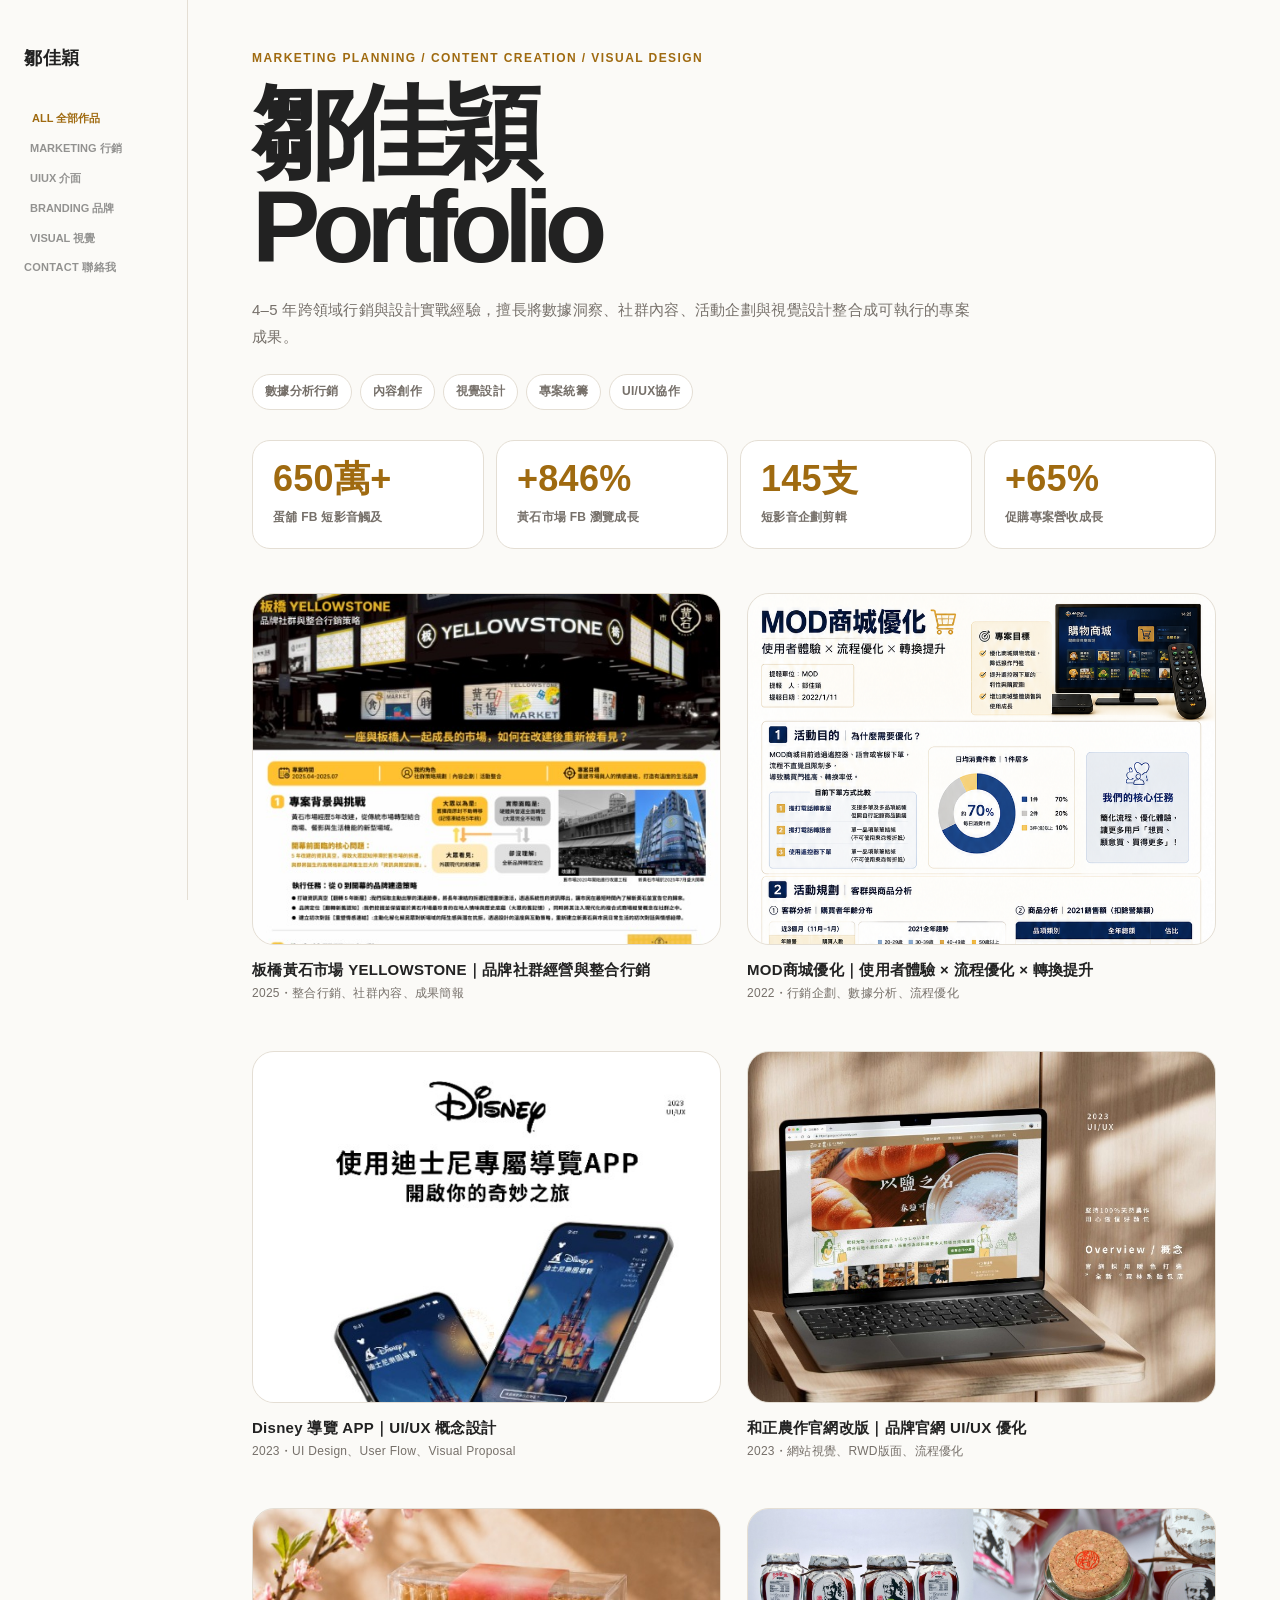
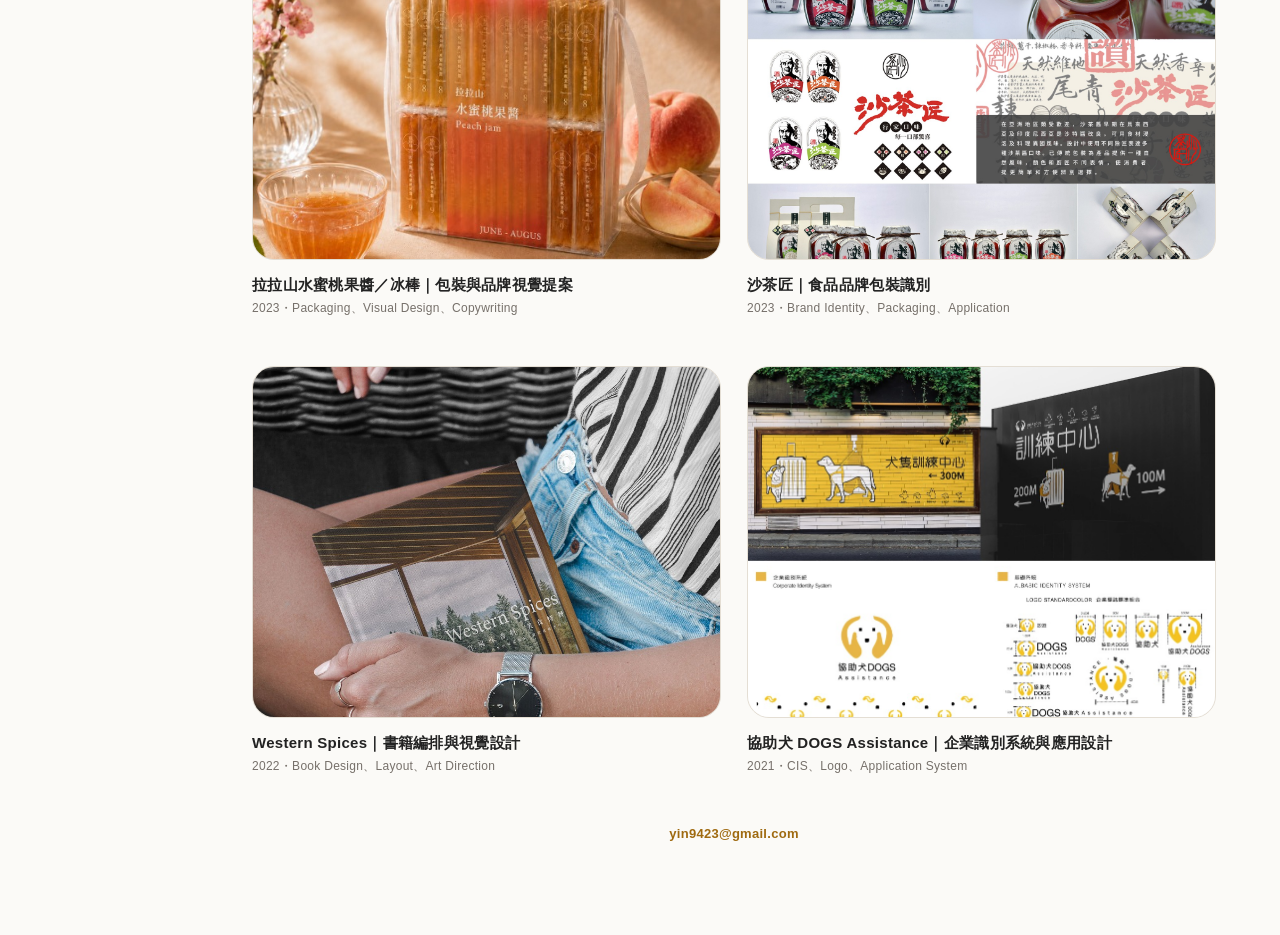
==== commit 35484eee: "Add files via upload" ====
--- a/index.html
+++ b/index.html
@@ -1,62 +1,52 @@
-<!DOCTYPE html>
-<html lang="zh-Hant">
-<head>
-  <meta charset="UTF-8" />
-  <meta name="viewport" content="width=device-width, initial-scale=1.0" />
-  <title>bocolate style portfolio</title>
-  <link rel="stylesheet" href="style.css" />
-</head>
-<body>
-  <aside class="sidebar">
-    <a class="brand" href="index.html">bocolate</a>
-
-    <nav class="side-nav">
-      <a class="active" href="index.html">ALL PROJECTS 全部</a>
-      <a href="#">NO BRANDING 品牌</a>
-      <a href="#">NO FEATURE 專案</a>
-      <a href="#">CONTACT 聯絡我</a>
-    </nav>
-
-    <div class="social">
-      <a href="#">Be</a>
-      <a href="#">Ig</a>
-      <a href="#">Fb</a>
-      <a href="#">✉</a>
-    </div>
-  </aside>
-
-  <main class="page">
-    <section class="grid-works">
-      <a class="work-card" href="project.html">
-        <div class="cover cover-1">
-          <span>好伴公寓</span>
-        </div>
-        <h2>好伴公寓 Happen Coliving｜共居公寓品牌設計</h2>
-      </a>
-
-      <a class="work-card" href="project.html">
-        <div class="cover cover-2">
-          <span>Social Design</span>
-        </div>
-        <h2>社計現場 Social Design Scene｜主視覺設計</h2>
-      </a>
-
-      <a class="work-card" href="project.html">
-        <div class="cover cover-3">
-          <span>Nail Studio</span>
-        </div>
-        <h2>lilisnow nail｜美甲工作室品牌設計</h2>
-      </a>
-
-      <a class="work-card" href="project.html">
-        <div class="cover cover-4">
-          <span>Green KV</span>
-        </div>
-        <h2>綠空放空空｜活動主視覺設計</h2>
-      </a>
-    </section>
-  </main>
-
-  <script src="script.js"></script>
-</body>
-</html>
+<!DOCTYPE html>
+<html lang="zh-Hant">
+<head>
+  <meta charset="UTF-8" />
+  <meta name="viewport" content="width=device-width, initial-scale=1.0" />
+  <meta name="description" content="鄒佳穎作品集｜行銷企劃、內容創作、視覺設計、UIUX協作" />
+  <title>鄒佳穎｜Portfolio</title>
+  <link rel="stylesheet" href="css/reset.css" />
+  <link rel="stylesheet" href="css/style.css" />
+</head>
+<body>
+  <aside class="sidebar" aria-label="Site sidebar">
+    <a class="brand" href="index.html" aria-label="Back to home">鄒佳穎</a>
+    <button class="menu-toggle" type="button" aria-label="Open menu">MENU</button>
+    <nav class="nav" aria-label="Project categories">
+      <button class="nav-link active" type="button" data-filter="all">ALL 全部作品</button>
+      <button class="nav-link" type="button" data-filter="marketing">MARKETING 行銷</button>
+      <button class="nav-link" type="button" data-filter="uiux">UIUX 介面</button>
+      <button class="nav-link" type="button" data-filter="branding">BRANDING 品牌</button>
+      <button class="nav-link" type="button" data-filter="visual">VISUAL 視覺</button>
+      <a class="nav-link text-link" href="mailto:yin9423@gmail.com">CONTACT 聯絡我</a>
+    </nav>
+  </aside>
+
+  <main class="main">
+    <section class="home-intro">
+      <p class="eyebrow">Marketing Planning / Content Creation / Visual Design</p>
+      <h1>鄒佳穎<br>Portfolio</h1>
+      <p>4–5 年跨領域行銷與設計實戰經驗，擅長將數據洞察、社群內容、活動企劃與視覺設計整合成可執行的專案成果。</p>
+      <div class="intro-tags" aria-label="Skills">
+        <span>數據分析行銷</span><span>內容創作</span><span>視覺設計</span><span>專案統籌</span><span>UI/UX協作</span>
+      </div>
+    </section>
+
+    <section class="summary-cards" aria-label="Portfolio summary">
+      <article><strong>650萬+</strong><span>蛋舖 FB 短影音觸及</span></article>
+      <article><strong>+846%</strong><span>黃石市場 FB 瀏覽成長</span></article>
+      <article><strong>145支</strong><span>短影音企劃剪輯</span></article>
+      <article><strong>+65%</strong><span>促購專案營收成長</span></article>
+    </section>
+
+    <section class="works-grid" id="worksGrid" aria-label="Project list"></section>
+
+    <footer class="footer-contact">
+      <a href="mailto:yin9423@gmail.com">yin9423@gmail.com</a>
+    </footer>
+  </main>
+
+  <script src="data/projects.js"></script>
+  <script src="js/main.js"></script>
+</body>
+</html>
--- a/css/style.css
+++ b/css/style.css
@@ -0,0 +1,530 @@
+/* =========================================================
+   鄒佳穎 Portfolio Site
+   RWD / static HTML / editable project data
+========================================================= */
+
+:root {
+  --bg: #fbfaf7;
+  --paper: #ffffff;
+  --text: #222222;
+  --muted: #76706a;
+  --soft: #f1eee8;
+  --line: #e4ded4;
+  --accent: #d89b22;
+  --accent-dark: #9f6a10;
+  --sidebar: 188px;
+  --content: 980px;
+  --ease: cubic-bezier(.22, 1, .36, 1);
+}
+
+html { scroll-behavior: smooth; }
+
+body {
+  background: var(--bg);
+  color: var(--text);
+  font-family: Arial, "Noto Sans TC", "PingFang TC", "Microsoft JhengHei", sans-serif;
+  font-size: 14px;
+  line-height: 1.8;
+  letter-spacing: .02em;
+}
+
+.sidebar {
+  position: fixed;
+  inset: 0 auto 0 0;
+  width: var(--sidebar);
+  padding: 42px 24px;
+  background: rgba(251,250,247,.94);
+  border-right: 1px solid var(--line);
+  z-index: 20;
+  backdrop-filter: blur(12px);
+}
+
+.brand {
+  display: inline-block;
+  margin-bottom: 36px;
+  font-size: 18px;
+  font-weight: 900;
+  letter-spacing: .03em;
+  color: var(--text);
+}
+
+.menu-toggle {
+  display: none;
+  color: var(--text);
+  font-size: 11px;
+  font-weight: 800;
+}
+
+.nav {
+  display: flex;
+  flex-direction: column;
+  align-items: flex-start;
+  gap: 13px;
+}
+
+.nav-link {
+  color: var(--text);
+  opacity: .48;
+  font-size: 11px;
+  font-weight: 900;
+  line-height: 1.35;
+  text-align: left;
+  transition: opacity .2s var(--ease), transform .2s var(--ease), color .2s var(--ease);
+}
+
+.nav-link:hover,
+.nav-link.active {
+  opacity: 1;
+  color: var(--accent-dark);
+  transform: translateX(2px);
+}
+
+.main {
+  width: calc(100% - var(--sidebar));
+  margin-left: var(--sidebar);
+  padding: 48px clamp(22px, 5vw, 72px) 90px;
+}
+
+.home-intro {
+  max-width: 860px;
+  margin-bottom: 30px;
+}
+
+.eyebrow {
+  color: var(--accent-dark);
+  font-size: 12px;
+  font-weight: 900;
+  letter-spacing: .12em;
+  text-transform: uppercase;
+  margin-bottom: 16px;
+}
+
+.home-intro h1 {
+  font-size: clamp(48px, 8vw, 112px);
+  line-height: .92;
+  letter-spacing: -.08em;
+  color: var(--text);
+}
+
+.home-intro p:not(.eyebrow) {
+  margin-top: 22px;
+  color: var(--muted);
+  font-size: 15px;
+  max-width: 720px;
+}
+
+.intro-tags {
+  display: flex;
+  flex-wrap: wrap;
+  gap: 8px;
+  margin-top: 24px;
+}
+
+.intro-tags span {
+  border: 1px solid var(--line);
+  background: var(--paper);
+  border-radius: 999px;
+  padding: 6px 12px;
+  color: var(--muted);
+  font-size: 12px;
+  font-weight: 700;
+}
+
+.summary-cards {
+  max-width: 1180px;
+  display: grid;
+  grid-template-columns: repeat(4, 1fr);
+  gap: 12px;
+  margin: 0 0 44px;
+}
+
+.summary-cards article {
+  background: var(--paper);
+  border: 1px solid var(--line);
+  border-radius: 18px;
+  padding: 20px;
+}
+
+.summary-cards strong {
+  display: block;
+  color: var(--accent-dark);
+  font-size: clamp(22px, 3vw, 36px);
+  line-height: 1;
+}
+
+.summary-cards span {
+  display: block;
+  margin-top: 10px;
+  color: var(--muted);
+  font-size: 12px;
+  font-weight: 700;
+}
+
+.works-grid {
+  width: 100%;
+  max-width: 1180px;
+  display: grid;
+  grid-template-columns: repeat(2, minmax(260px, 1fr));
+  gap: 46px 26px;
+}
+
+.work-card {
+  display: block;
+}
+
+.work-cover {
+  position: relative;
+  aspect-ratio: 4 / 3;
+  overflow: hidden;
+  background: var(--soft);
+  border-radius: 22px;
+  border: 1px solid var(--line);
+}
+
+.work-cover img {
+  width: 100%;
+  height: 100%;
+  object-fit: cover;
+  object-position: top center;
+  transition: transform .75s var(--ease), opacity .35s var(--ease);
+}
+
+.work-card:hover img {
+  transform: scale(1.035);
+  opacity: .92;
+}
+
+.work-card h2 {
+  margin-top: 13px;
+  font-size: 15px;
+  line-height: 1.55;
+  color: var(--text);
+}
+
+.work-card .meta {
+  margin-top: 2px;
+  font-size: 12px;
+  color: var(--muted);
+}
+
+.project-main {
+  max-width: var(--content);
+}
+
+.project-hero {
+  margin-bottom: 44px;
+}
+
+.project-hero img {
+  width: 100%;
+  max-height: 78vh;
+  object-fit: contain;
+  object-position: top center;
+  background: var(--paper);
+  border-radius: 22px;
+  border: 1px solid var(--line);
+}
+
+.project-intro {
+  margin-bottom: 46px;
+}
+
+.project-intro h1 {
+  font-size: clamp(30px, 5vw, 62px);
+  line-height: 1.05;
+  letter-spacing: -.05em;
+  color: var(--text);
+  margin-bottom: 12px;
+}
+
+.project-intro .project-subtitle {
+  color: var(--accent-dark);
+  font-size: 15px;
+  font-weight: 900;
+  margin-bottom: 26px;
+}
+
+.project-intro .project-meta {
+  display: flex;
+  flex-wrap: wrap;
+  gap: 8px 18px;
+  margin-bottom: 28px;
+  color: var(--muted);
+  font-size: 12px;
+  font-weight: 800;
+}
+
+.project-intro p {
+  color: var(--muted);
+  font-size: 15px;
+  max-width: 760px;
+}
+
+.project-intro p + p { margin-top: 12px; }
+
+.project-block { margin-bottom: 28px; }
+
+.project-block img {
+  width: 100%;
+  height: auto;
+  border-radius: 18px;
+  border: 1px solid var(--line);
+  background: var(--paper);
+}
+
+.text-block {
+  background: var(--paper);
+  border: 1px solid var(--line);
+  border-radius: 22px;
+  padding: 44px 52px;
+}
+
+.text-block h2 {
+  color: var(--accent-dark);
+  font-size: 18px;
+  margin-bottom: 12px;
+}
+
+.text-block p {
+  color: var(--muted);
+  font-size: 14px;
+}
+
+.stats-block {
+  display: grid;
+  grid-template-columns: repeat(4, 1fr);
+  gap: 12px;
+}
+
+.stats-block div {
+  min-height: 92px;
+  display: grid;
+  place-items: center;
+  padding: 18px;
+  text-align: center;
+  color: var(--accent-dark);
+  background: #fff8e8;
+  border: 1px solid #f0d59b;
+  border-radius: 18px;
+  font-size: 18px;
+  font-weight: 900;
+}
+
+.circle-block {
+  background: var(--paper);
+  border: 1px solid var(--line);
+  border-radius: 22px;
+  padding: 56px 40px;
+  display: flex;
+  justify-content: center;
+  gap: 34px;
+  flex-wrap: wrap;
+}
+
+.circle {
+  width: 104px;
+  height: 104px;
+  border-radius: 999px;
+  display: grid;
+  place-items: center;
+  padding: 12px;
+  color: #fff;
+  font-size: 12px;
+  font-weight: 800;
+  text-align: center;
+  background: linear-gradient(135deg, #d89b22, #9f6a10);
+}
+
+.columns-block,
+.two-text-block,
+.gallery-block,
+.more-grid {
+  display: grid;
+  grid-template-columns: repeat(2, 1fr);
+  gap: 18px;
+}
+
+.columns-block { grid-template-columns: repeat(3, 1fr); }
+
+.columns-block article,
+.two-text-block article {
+  border: 1px solid var(--line);
+  border-radius: 18px;
+  background: var(--paper);
+  padding: 30px;
+}
+
+.columns-block article {
+  min-height: 180px;
+  display: grid;
+  place-items: center;
+  text-align: center;
+}
+
+.columns-block strong,
+.two-text-block h2 {
+  display: block;
+  font-size: 15px;
+  color: var(--accent-dark);
+}
+
+.columns-block span,
+.two-text-block p {
+  display: block;
+  margin-top: 8px;
+  font-size: 12px;
+  color: var(--muted);
+}
+
+.spec-block,
+.pattern-block {
+  background: var(--paper);
+  border: 1px solid var(--line);
+  border-radius: 22px;
+  padding: 44px;
+  color: var(--muted);
+}
+
+.spec-block h2 { font-size: 14px; margin-bottom: 22px; }
+
+.spec-grid {
+  display: grid;
+  grid-template-columns: repeat(4, 1fr);
+  gap: 12px;
+}
+
+.spec-grid div {
+  min-height: 74px;
+  border: 1px solid var(--line);
+  border-radius: 14px;
+  display: grid;
+  place-items: center;
+  padding: 10px;
+  text-align: center;
+  font-size: 11px;
+}
+
+.gallery-block img {
+  width: 100%;
+  aspect-ratio: 4 / 3;
+  object-fit: cover;
+  object-position: top center;
+}
+
+.credit-block {
+  margin: 50px 0 70px;
+  color: var(--muted);
+  font-size: 12px;
+  line-height: 1.9;
+}
+
+.more-projects {
+  margin-top: 70px;
+  text-align: center;
+}
+
+.more-projects h2 {
+  font-size: 15px;
+  margin-bottom: 22px;
+}
+
+.more-card img {
+  width: 100%;
+  aspect-ratio: 4 / 3;
+  object-fit: cover;
+  object-position: top center;
+  border-radius: 14px;
+}
+
+.more-card p {
+  margin-top: 8px;
+  color: var(--text);
+  font-size: 12px;
+  line-height: 1.4;
+}
+
+.back-top,
+.footer-contact {
+  display: block;
+  margin-top: 44px;
+  text-align: center;
+  color: var(--muted);
+  font-size: 13px;
+  font-weight: 800;
+}
+
+.footer-contact a { color: var(--accent-dark); }
+
+.fade-in {
+  opacity: 0;
+  transform: translateY(16px);
+  transition: opacity .7s var(--ease), transform .7s var(--ease);
+}
+
+.fade-in.is-visible {
+  opacity: 1;
+  transform: translateY(0);
+}
+
+.empty {
+  color: var(--muted);
+  font-size: 13px;
+}
+
+@media (max-width: 1000px) {
+  .summary-cards { grid-template-columns: repeat(2, 1fr); }
+  .stats-block { grid-template-columns: repeat(2, 1fr); }
+}
+
+@media (max-width: 900px) {
+  :root { --sidebar: 0px; }
+
+  .sidebar {
+    position: sticky;
+    top: 0;
+    width: 100%;
+    height: auto;
+    min-height: auto;
+    padding: 18px 22px;
+  }
+
+  .brand { margin-bottom: 0; }
+
+  .menu-toggle {
+    display: block;
+    position: absolute;
+    right: 22px;
+    top: 20px;
+  }
+
+  .nav { display: none; }
+  .sidebar.is-open .nav { display: flex; margin-top: 22px; }
+
+  .main {
+    width: 100%;
+    margin-left: 0;
+    padding: 28px 22px 70px;
+  }
+
+  .project-main { max-width: none; }
+  .works-grid,
+  .more-grid { grid-template-columns: repeat(2, 1fr); }
+}
+
+@media (max-width: 640px) {
+  .works-grid,
+  .columns-block,
+  .two-text-block,
+  .gallery-block,
+  .more-grid,
+  .summary-cards,
+  .stats-block {
+    grid-template-columns: 1fr;
+  }
+
+  .work-cover { border-radius: 16px; }
+  .text-block,
+  .spec-block { padding: 32px 22px; }
+  .spec-grid { grid-template-columns: 1fr 1fr; }
+  .project-intro { margin-bottom: 36px; }
+}
